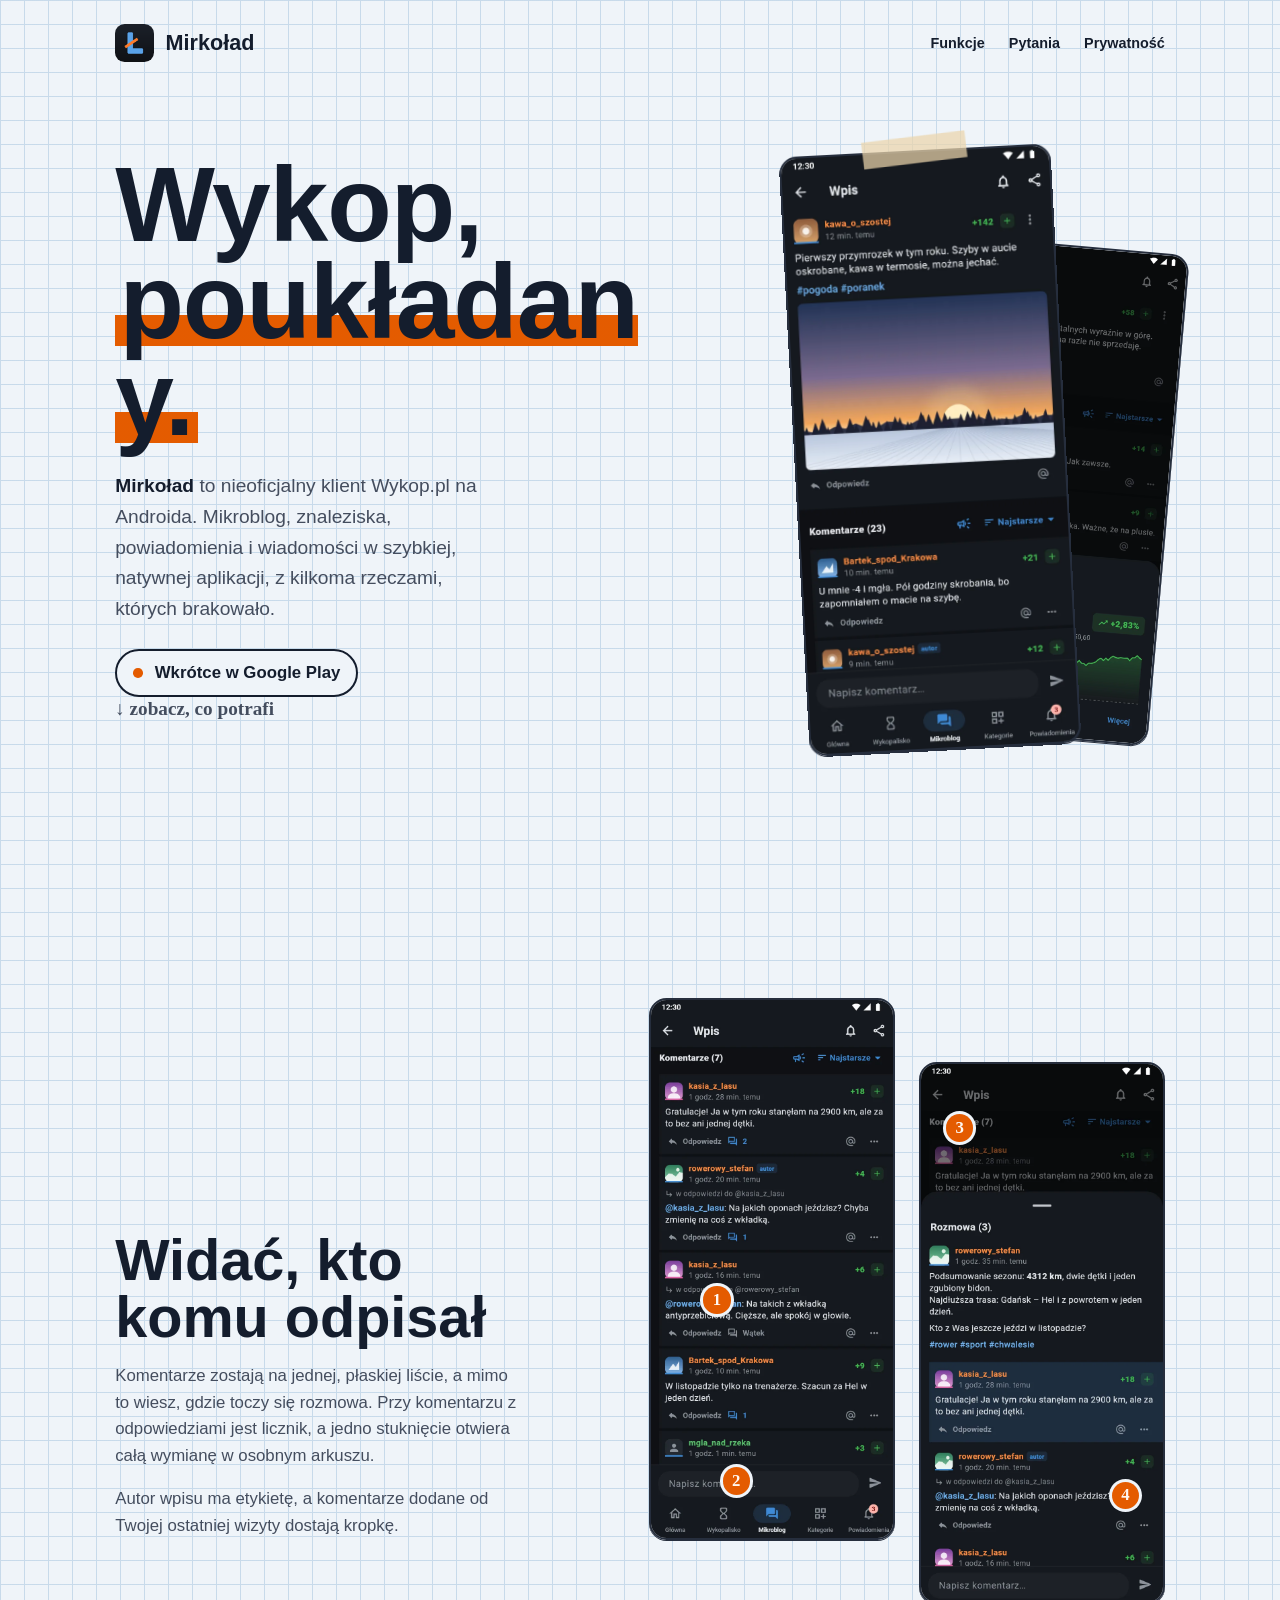
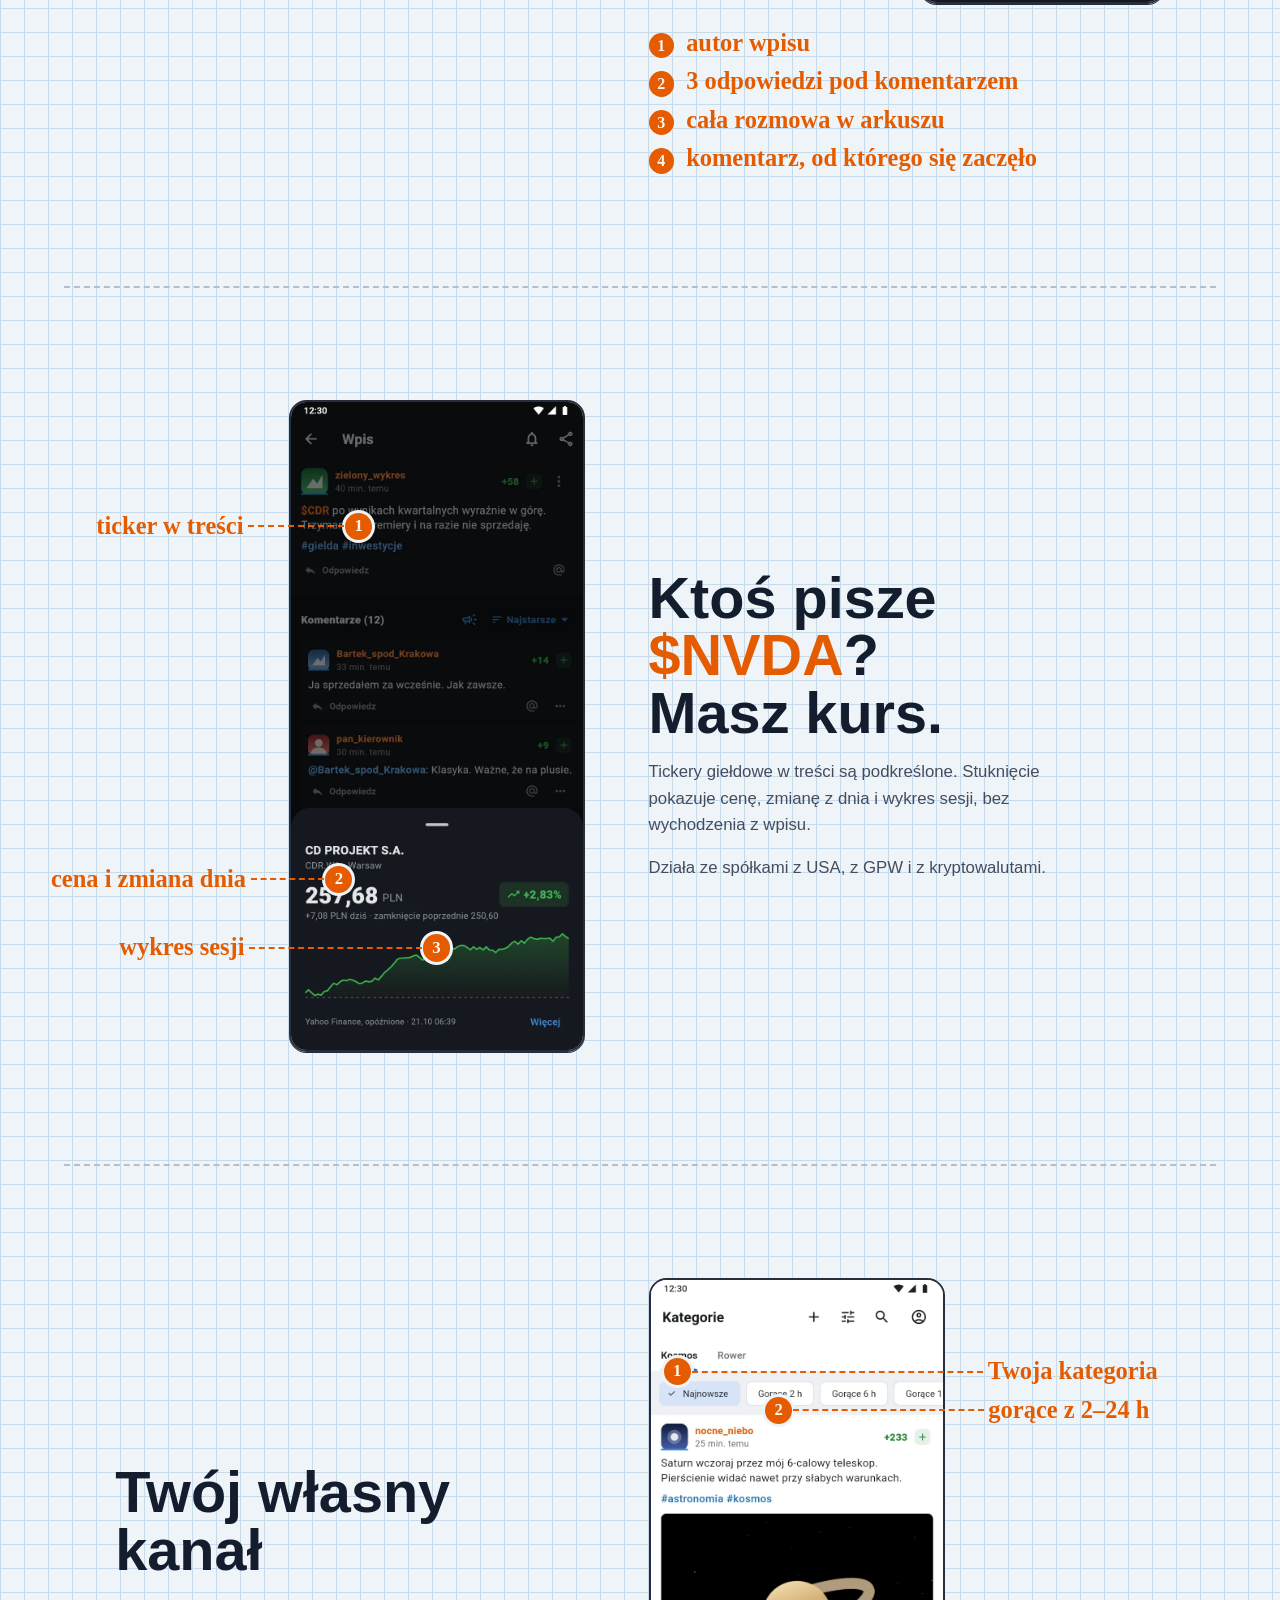
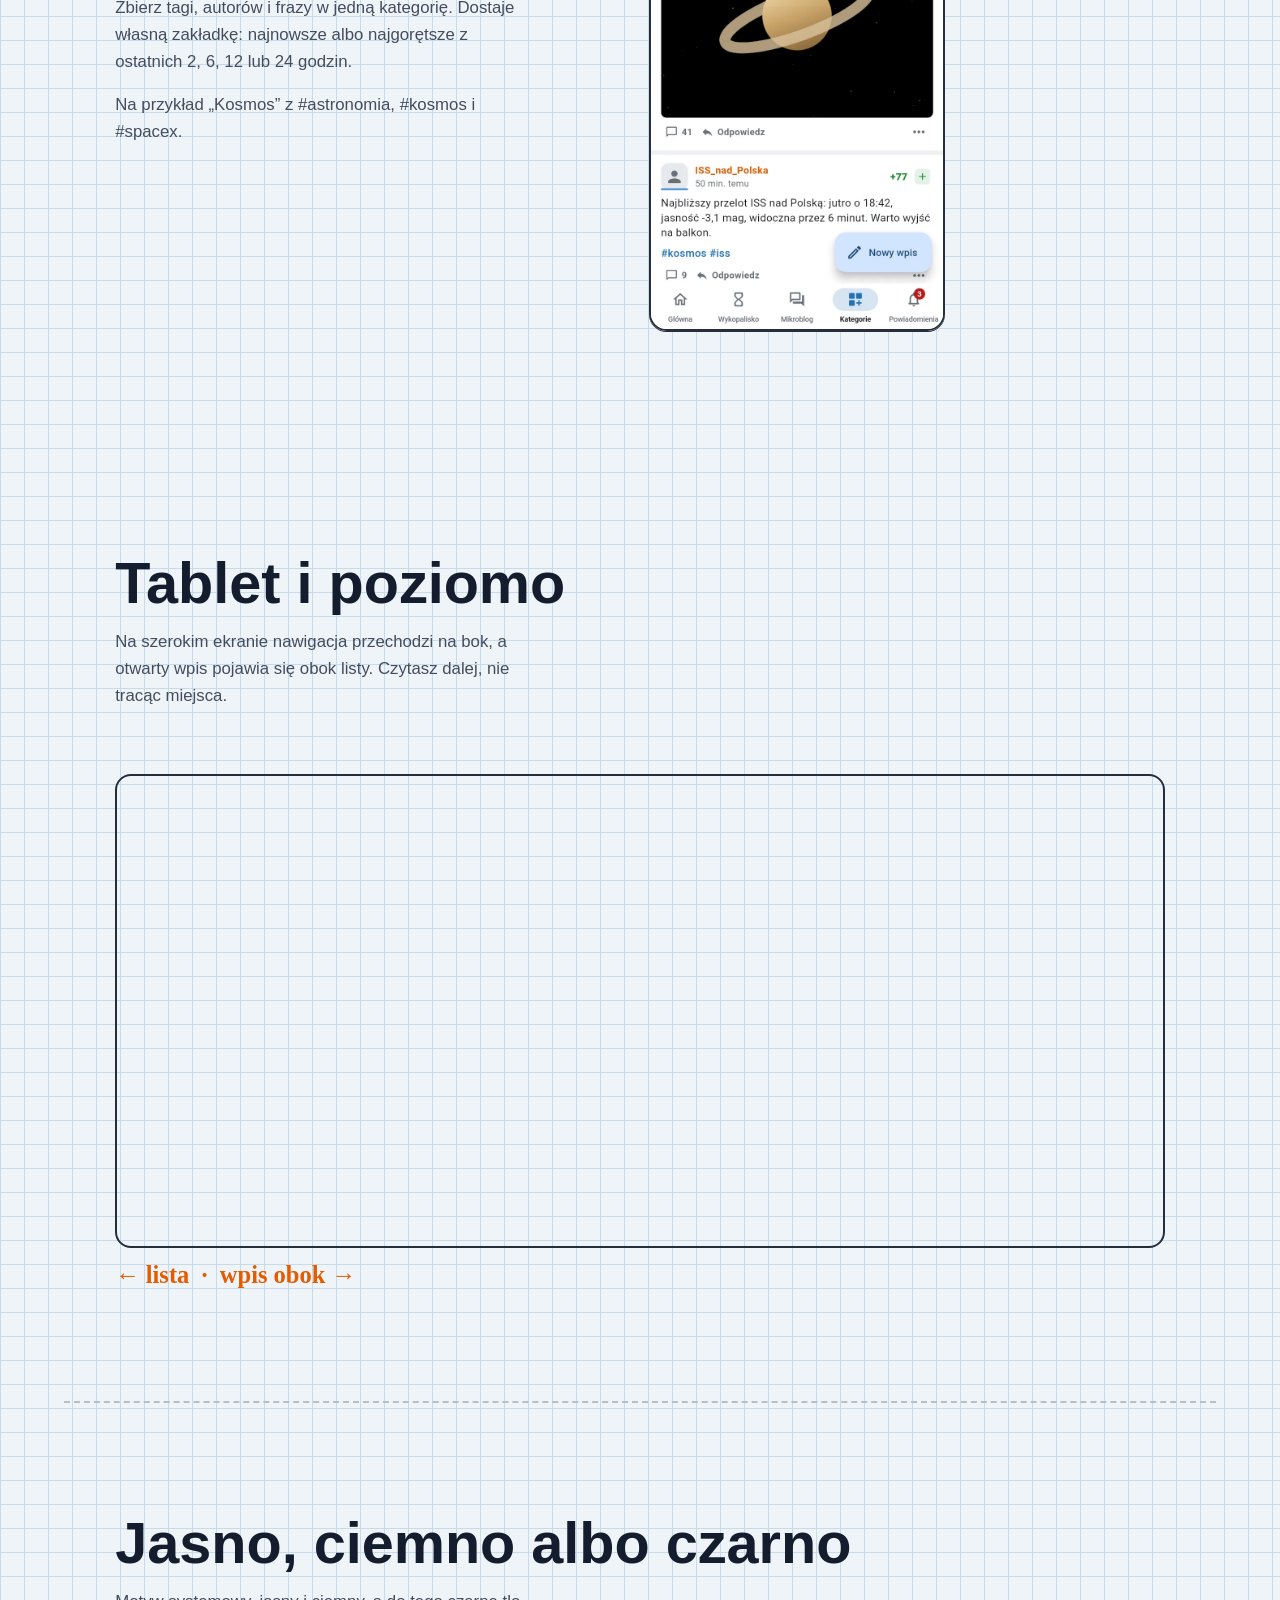
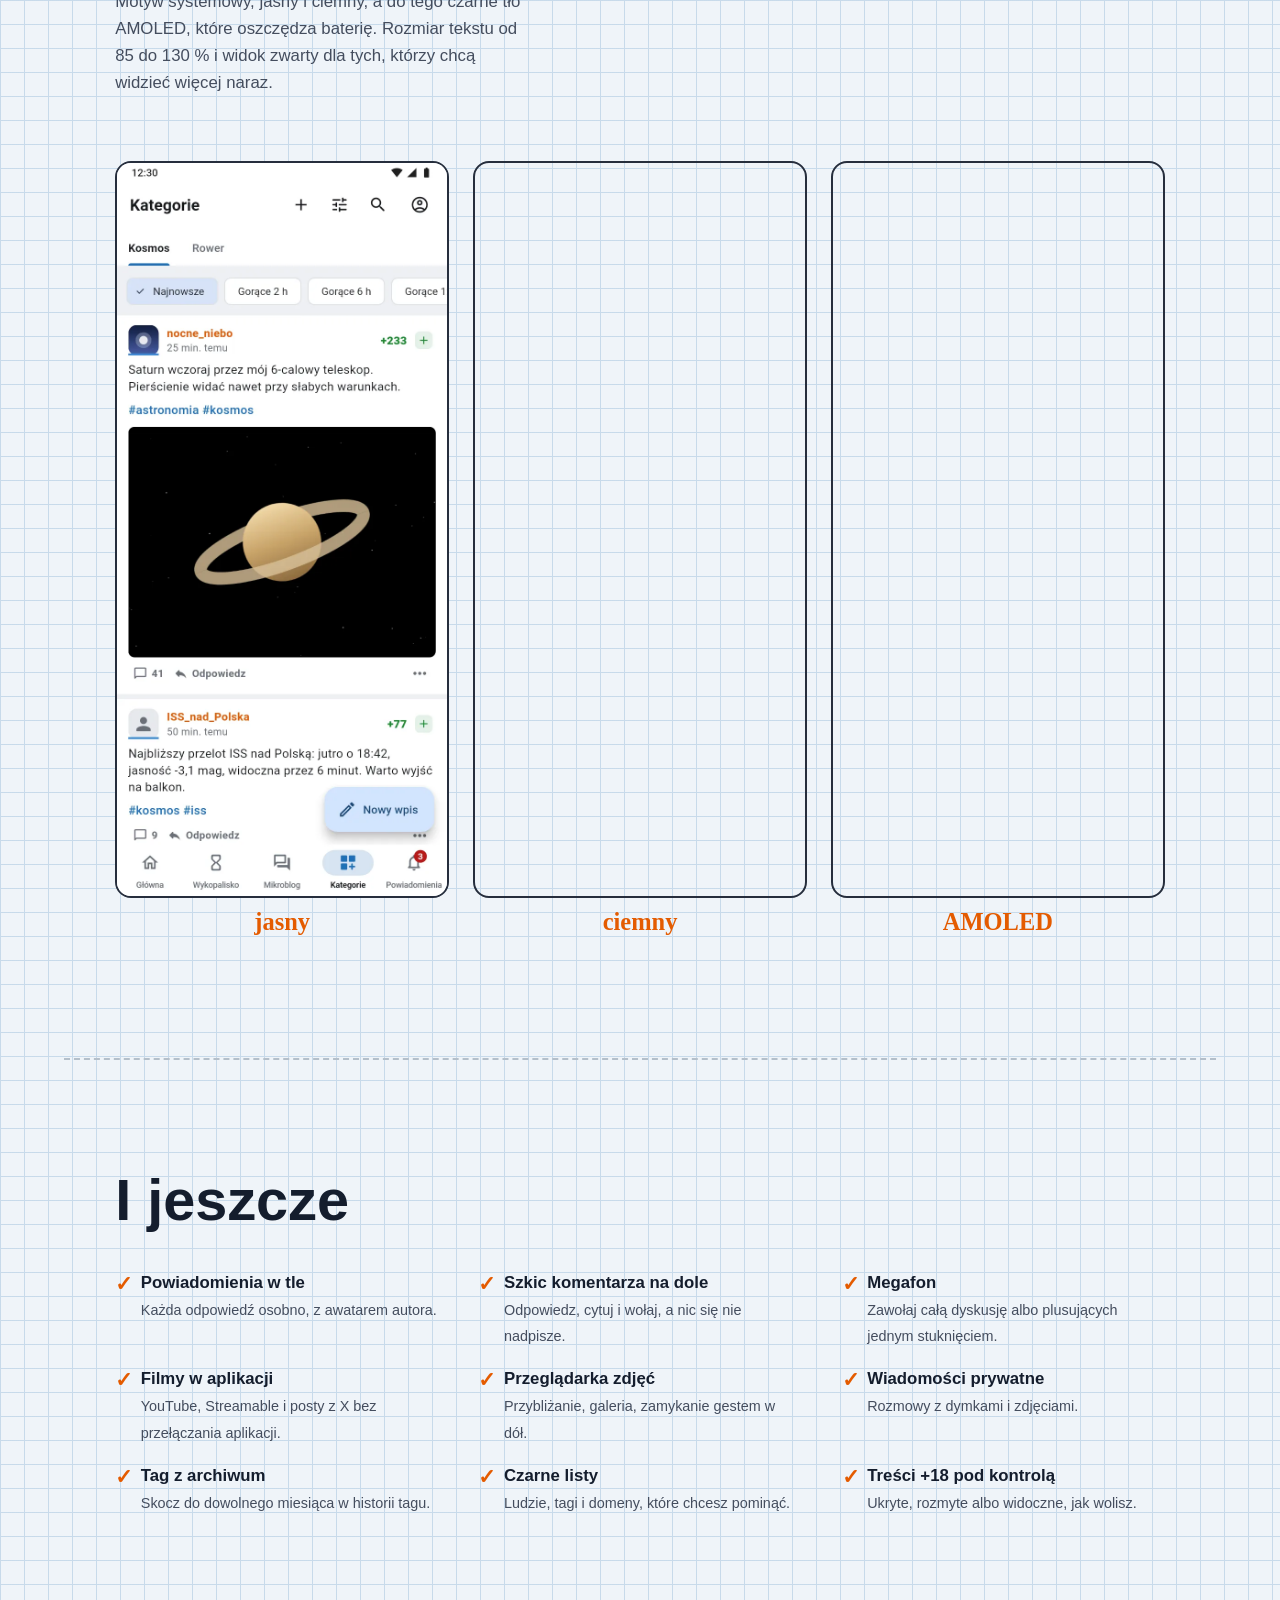
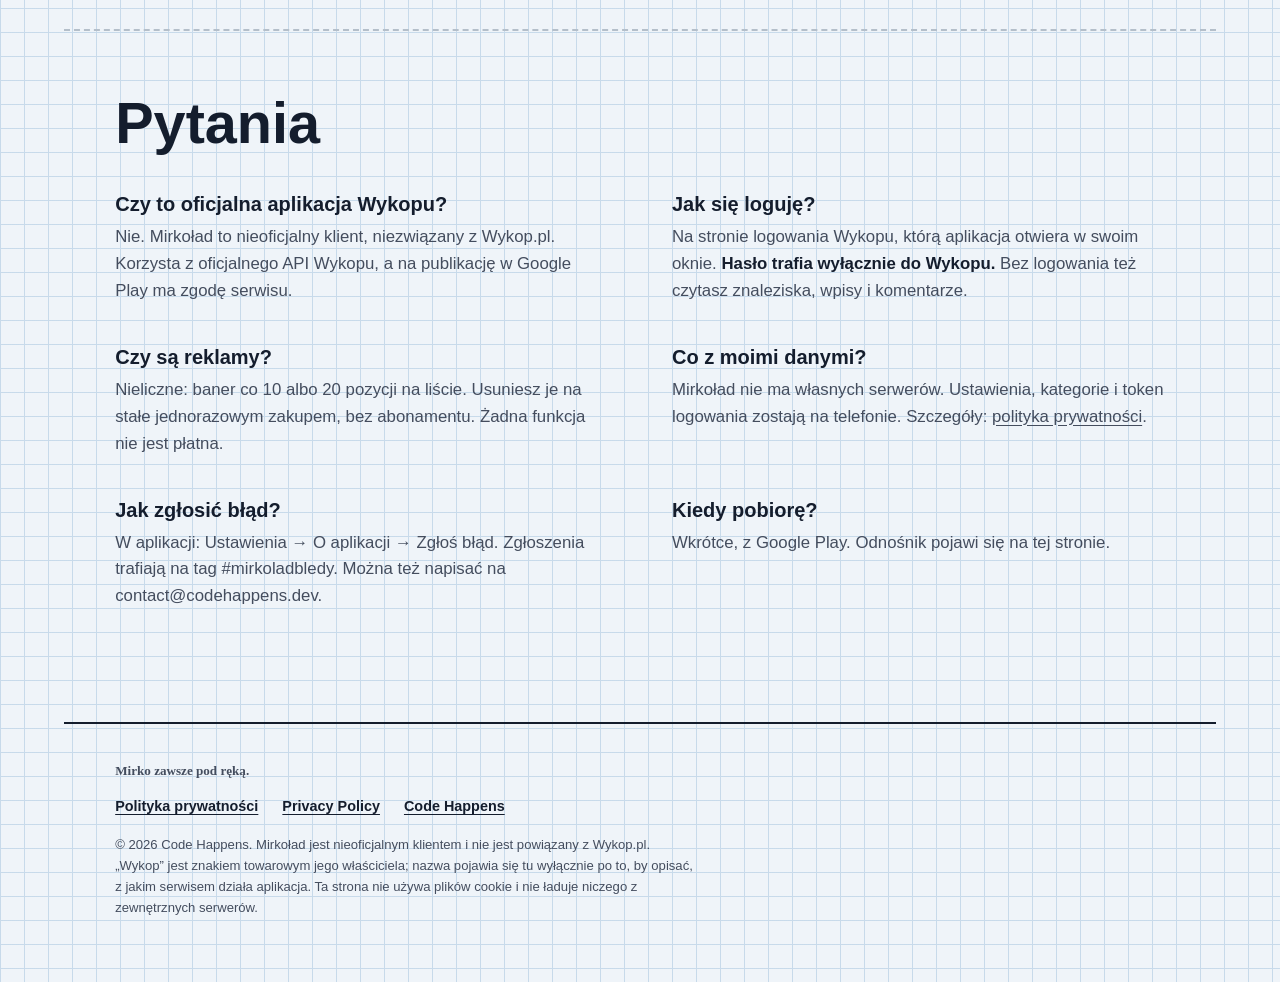
==== index.html @ f477b5ee "Strona Mirkoładu: funkcje ze zrzutami, polityka prywatności, app-ads.txt Co-Authored-By: Claude Opus" ====
<!doctype html>
<html lang="pl">
<head>
<meta charset="utf-8">
<meta http-equiv="Content-Security-Policy" content="default-src 'self'; img-src 'self' data:; base-uri 'none'; form-action 'none'">
<meta name="viewport" content="width=device-width, initial-scale=1, viewport-fit=cover">
<title>Mirkoład – nieoficjalny klient Wykop.pl na Androida</title>
<meta name="description" content="Mirkoład – nieoficjalny klient Wykop.pl na Androida. Wątki w komentarzach, kursy giełdowe w treści, własne kategorie, tryb poziomy i trzy motywy.">
<link rel="canonical" href="https://mirkolad.codehappens.dev/">
<link rel="icon" href="img/icon-64.png" type="image/png">
<meta property="og:title" content="Mirkoład – klient Wykop.pl">
<meta property="og:description" content="Nieoficjalny klient Wykop.pl na Androida: wątki w komentarzach, kursy giełdowe w treści, własne kategorie.">
<meta property="og:image" content="https://mirkolad.codehappens.dev/img/icon-256.png">
<meta property="og:type" content="website">
<meta name="theme-color" content="#f3f5f9">
<link rel="stylesheet" href="fonts/home-fonts.css">
<link rel="stylesheet" href="home.css">
</head>
<body>

<header class="wrap top">
  <a class="mark" href="./"><img src="img/icon-64.png" alt="" width="64" height="64">Mirkoład</a>
  <nav aria-label="Strona">
    <a class="opt" href="#funkcje">Funkcje</a>
    <a class="opt" href="#pytania">Pytania</a>
    <a href="privacy-policy.html">Prywatność</a>
  </nav>
</header>

<main>
  <section class="wrap hero" aria-labelledby="tytul">
    <div>
      <h1 id="tytul">Wykop, <span class="u">poukładany.</span></h1>
      <p><strong>Mirkoład</strong> to nieoficjalny klient Wykop.pl na Androida. Mikroblog, znaleziska, powiadomienia i wiadomości w szybkiej, natywnej aplikacji, z kilkoma rzeczami, których brakowało.</p>
      <span class="state">Wkrótce w Google Play</span>
      <p class="hero__note">↓ zobacz, co potrafi</p>
    </div>
    <div class="stack">
      <figure class="shot shot--back"><img src="shots/ticker.webp" alt="Arkusz z kursem NVIDIA otwarty z wpisu" width="720" height="1600"></figure>
      <figure class="shot shot--tape"><img src="shots/wpis.webp" alt="Wpis z mikrobloga ze zdjęciem Ziemi i listą komentarzy" width="720" height="1600" fetchpriority="high"></figure>
    </div>
  </section>

  <div id="funkcje">
  <section class="wrap scene" aria-labelledby="s1">
    <div class="scene__text">
      <h2 id="s1">Widać, kto komu odpisał</h2>
      <p>Komentarze zostają na jednej, płaskiej liście, a mimo to wiesz, gdzie toczy się rozmowa. Przy komentarzu z odpowiedziami jest licznik, a jedno stuknięcie otwiera całą wymianę w osobnym arkuszu.</p>
      <p>Autor wpisu ma etykietę, a komentarze dodane od Twojej ostatniej wizyty dostają kropkę.</p>
    </div>
    <div>
      <div class="board board--pair">
        <figure class="shot">
          <img src="shots/watki.webp" alt="Komentarze pod wpisem: etykieta autor i przycisk rozmowy z liczbą 3" width="720" height="1600" loading="lazy">
          <span class="pin pin--l p1"><i>1</i><span>autor wpisu</span></span>
          <span class="pin pin--l p2"><i>2</i><span>3 odpowiedzi</span></span>
        </figure>
        <figure class="shot">
          <img src="shots/rozmowa.webp" alt="Arkusz Rozmowa z wpisem i podświetlonym komentarzem, na który ktoś odpowiedział" width="720" height="1600" loading="lazy">
          <span class="pin pin--r p3"><i>3</i><span>cała rozmowa</span></span>
          <span class="pin pin--r p4"><i>4</i><span>tu się zaczęło</span></span>
        </figure>
      </div>
      <ol class="notes notes--keep" aria-label="Opis oznaczeń">
        <li><b>1</b>autor wpisu</li><li><b>2</b>3 odpowiedzi pod komentarzem</li><li><b>3</b>cała rozmowa w arkuszu</li><li><b>4</b>komentarz, od którego się zaczęło</li>
      </ol>
    </div>
  </section>

  <section class="wrap scene scene--flip" aria-labelledby="s2">
    <div class="scene__text">
      <h2 id="s2">Ktoś pisze <span class="ticker">$NVDA</span>? Masz kurs.</h2>
      <p>Tickery giełdowe w treści są podkreślone. Stuknięcie pokazuje cenę, zmianę z dnia i wykres sesji, bez wychodzenia z wpisu.</p>
      <p>Działa ze spółkami z USA, z GPW i z kryptowalutami.</p>
    </div>
    <div>
      <div class="board board--l">
        <figure class="shot">
          <img src="shots/ticker.webp" alt="Wpis z tickerem NVDA i arkusz z ceną 216,84 USD, zmianą dnia i wykresem" width="720" height="1600" loading="lazy">
          <span class="pin pin--l p5"><i>1</i><span>ticker w treści</span></span>
          <span class="pin pin--l p6"><i>2</i><span>cena i zmiana dnia</span></span>
          <span class="pin pin--l p7"><i>3</i><span>wykres sesji</span></span>
        </figure>
      </div>
      <ol class="notes" aria-label="Opis oznaczeń">
        <li><b>1</b>ticker w treści</li><li><b>2</b>cena i zmiana dnia</li><li><b>3</b>wykres sesji</li>
      </ol>
    </div>
  </section>

  <section class="wrap scene" aria-labelledby="s3">
    <div class="scene__text">
      <h2 id="s3">Twój własny kanał</h2>
      <p>Zbierz tagi, autorów i frazy w jedną kategorię. Dostaje własną zakładkę: najnowsze albo najgorętsze z ostatnich 2, 6, 12 lub 24 godzin.</p>
      <p>Na przykład „Kosmos” z #astronomia, #kosmos i #spacex.</p>
    </div>
    <div>
      <div class="board board--r">
        <figure class="shot">
          <img src="shots/kategoria-jasny.webp" alt="Kategoria Kosmos z przełącznikiem Najnowsze i Gorące 2 h, 6 h" width="720" height="1600" loading="lazy">
          <span class="pin pin--r p8"><i>1</i><span>Twoja kategoria</span></span>
          <span class="pin pin--r p9"><i>2</i><span>gorące z 2–24 h</span></span>
        </figure>
      </div>
      <ol class="notes" aria-label="Opis oznaczeń">
        <li><b>1</b>Twoja kategoria jako zakładka</li><li><b>2</b>gorące z ostatnich 2–24 h</li>
      </ol>
    </div>
  </section>
  </div>

  <section class="wrap scene" aria-labelledby="s4" data-one>
    <div class="scene__text">
      <h2 id="s4">Tablet i poziomo</h2>
      <p>Na szerokim ekranie nawigacja przechodzi na bok, a otwarty wpis pojawia się obok listy. Czytasz dalej, nie tracąc miejsca.</p>
    </div>
    <figure class="wide">
      <img src="shots/poziomo.webp" alt="Mirkoład w poziomie: lista kategorii Kosmos po lewej, otwarty wpis po prawej" width="1600" height="720" loading="lazy">
      <figcaption>← lista &nbsp;·&nbsp; wpis obok →</figcaption>
    </figure>
  </section>

  <section class="wrap scene" aria-labelledby="s5" data-one>
    <div class="scene__text">
      <h2 id="s5">Jasno, ciemno albo czarno</h2>
      <p>Motyw systemowy, jasny i ciemny, a do tego czarne tło AMOLED, które oszczędza baterię. Rozmiar tekstu od 85 do 130 % i widok zwarty dla tych, którzy chcą widzieć więcej naraz.</p>
    </div>
    <div class="themes" tabindex="0" aria-label="Trzy motywy">
      <figure><img src="shots/kategoria-jasny.webp" alt="Motyw jasny" width="720" height="1600" loading="lazy"><figcaption>jasny</figcaption></figure>
      <figure><img src="shots/kategoria-ciemny.webp" alt="Motyw ciemny" width="720" height="1600" loading="lazy"><figcaption>ciemny</figcaption></figure>
      <figure><img src="shots/kategoria-amoled.webp" alt="Motyw AMOLED z czarnym tłem" width="720" height="1600" loading="lazy"><figcaption>AMOLED</figcaption></figure>
    </div>
  </section>

  <section class="wrap more" aria-labelledby="more-h">
    <h2 id="more-h">I jeszcze</h2>
    <ul>
      <li><b>Powiadomienia w tle</b><span>Każda odpowiedź osobno, z awatarem autora.</span></li>
      <li><b>Szkic komentarza na dole</b><span>Odpowiedz, cytuj i wołaj, a nic się nie nadpisze.</span></li>
      <li><b>Megafon</b><span>Zawołaj całą dyskusję albo plusujących jednym stuknięciem.</span></li>
      <li><b>Filmy w aplikacji</b><span>YouTube, Streamable i posty z X bez przełączania aplikacji.</span></li>
      <li><b>Przeglądarka zdjęć</b><span>Przybliżanie, galeria, zamykanie gestem w dół.</span></li>
      <li><b>Wiadomości prywatne</b><span>Rozmowy z dymkami i zdjęciami.</span></li>
      <li><b>Tag z archiwum</b><span>Skocz do dowolnego miesiąca w historii tagu.</span></li>
      <li><b>Czarne listy</b><span>Ludzie, tagi i domeny, które chcesz pominąć.</span></li>
      <li><b>Treści +18 pod kontrolą</b><span>Ukryte, rozmyte albo widoczne, jak wolisz.</span></li>
    </ul>
  </section>

  <section class="wrap faq" id="pytania" aria-labelledby="faq-h">
    <h2 id="faq-h">Pytania</h2>
    <dl>
      <div><dt>Czy to oficjalna aplikacja Wykopu?</dt>
        <dd>Nie. Mirkoład to nieoficjalny klient, niezwiązany z Wykop.pl. Korzysta z oficjalnego API Wykopu, a na publikację w Google Play ma zgodę serwisu.</dd></div>
      <div><dt>Jak się loguję?</dt>
        <dd>Na stronie logowania Wykopu, którą aplikacja otwiera w swoim oknie. <strong>Hasło trafia wyłącznie do Wykopu.</strong> Bez logowania też czytasz znaleziska, wpisy i komentarze.</dd></div>
      <div><dt>Czy są reklamy?</dt>
        <dd>Nieliczne: baner co 10 albo 20 pozycji na liście. Usuniesz je na stałe jednorazowym zakupem, bez abonamentu. Żadna funkcja nie jest płatna.</dd></div>
      <div><dt>Co z moimi danymi?</dt>
        <dd>Mirkoład nie ma własnych serwerów. Ustawienia, kategorie i token logowania zostają na telefonie. Szczegóły: <a href="privacy-policy.html">polityka prywatności</a>.</dd></div>
      <div><dt>Jak zgłosić błąd?</dt>
        <dd>W aplikacji: Ustawienia → O aplikacji → Zgłoś błąd. Zgłoszenia trafiają na tag #mirkoladbledy. Można też napisać na contact@codehappens.dev.</dd></div>
      <div><dt>Kiedy pobiorę?</dt>
        <dd>Wkrótce, z Google Play. Odnośnik pojawi się na tej stronie.</dd></div>
    </dl>
  </section>
</main>

<footer class="wrap foot">
  <p class="foot__line">Mirko zawsze pod ręką.</p>
  <nav aria-label="Stopka">
    <a href="privacy-policy.html">Polityka prywatności</a>
    <a href="privacy-policy.html#en" lang="en">Privacy Policy</a>
    <a href="https://codehappens.dev/">Code Happens</a>
  </nav>
  <p>© 2026 Code Happens. Mirkoład jest nieoficjalnym klientem i nie jest powiązany z Wykop.pl. „Wykop” jest znakiem towarowym jego właściciela; nazwa pojawia się tu wyłącznie po to, by opisać, z jakim serwisem działa aplikacja. Ta strona nie używa plików cookie i nie ładuje niczego z zewnętrznych serwerów.</p>
</footer>

</body>
</html>
---- fonts/home-fonts.css ----
/* latin-ext */
@font-face {
  font-family: 'Anybody';
  font-style: normal;
  font-weight: 600 900;
  font-stretch: 75% 125%;
  font-display: swap;
  src: url(fonts/Anybody-0-latin-ext.woff2) format('woff2');
  unicode-range: U+0100-02BA, U+02BD-02C5, U+02C7-02CC, U+02CE-02D7, U+02DD-02FF, U+0304, U+0308, U+0329, U+1D00-1DBF, U+1E00-1E9F, U+1EF2-1EFF, U+2020, U+20A0-20AB, U+20AD-20C4, U+2113, U+2C60-2C7F, U+A720-A7FF;
}
/* latin */
@font-face {
  font-family: 'Anybody';
  font-style: normal;
  font-weight: 600 900;
  font-stretch: 75% 125%;
  font-display: swap;
  src: url(fonts/Anybody-1-latin.woff2) format('woff2');
  unicode-range: U+0000-00FF, U+0131, U+0152-0153, U+02BB-02BC, U+02C6, U+02DA, U+02DC, U+0304, U+0308, U+0329, U+2000-206F, U+20AC, U+2122, U+2191, U+2193, U+2212, U+2215, U+FEFF, U+FFFD;
}
/* latin-ext */
@font-face {
  font-family: 'Caveat';
  font-style: normal;
  font-weight: 600;
  font-display: swap;
  src: url(fonts/Caveat-2-latin-ext.woff2) format('woff2');
  unicode-range: U+0100-02BA, U+02BD-02C5, U+02C7-02CC, U+02CE-02D7, U+02DD-02FF, U+0304, U+0308, U+0329, U+1D00-1DBF, U+1E00-1E9F, U+1EF2-1EFF, U+2020, U+20A0-20AB, U+20AD-20C4, U+2113, U+2C60-2C7F, U+A720-A7FF;
}
/* latin */
@font-face {
  font-family: 'Caveat';
  font-style: normal;
  font-weight: 600;
  font-display: swap;
  src: url(fonts/Caveat-3-latin.woff2) format('woff2');
  unicode-range: U+0000-00FF, U+0131, U+0152-0153, U+02BB-02BC, U+02C6, U+02DA, U+02DC, U+0304, U+0308, U+0329, U+2000-206F, U+20AC, U+2122, U+2191, U+2193, U+2212, U+2215, U+FEFF, U+FFFD;
}
/* latin-ext */
@font-face {
  font-family: 'Caveat';
  font-style: normal;
  font-weight: 700;
  font-display: swap;
  src: url(fonts/Caveat-2-latin-ext.woff2) format('woff2');
  unicode-range: U+0100-02BA, U+02BD-02C5, U+02C7-02CC, U+02CE-02D7, U+02DD-02FF, U+0304, U+0308, U+0329, U+1D00-1DBF, U+1E00-1E9F, U+1EF2-1EFF, U+2020, U+20A0-20AB, U+20AD-20C4, U+2113, U+2C60-2C7F, U+A720-A7FF;
}
/* latin */
@font-face {
  font-family: 'Caveat';
  font-style: normal;
  font-weight: 700;
  font-display: swap;
  src: url(fonts/Caveat-3-latin.woff2) format('woff2');
  unicode-range: U+0000-00FF, U+0131, U+0152-0153, U+02BB-02BC, U+02C6, U+02DA, U+02DC, U+0304, U+0308, U+0329, U+2000-206F, U+20AC, U+2122, U+2191, U+2193, U+2212, U+2215, U+FEFF, U+FFFD;
}
/* latin-ext */
@font-face {
  font-family: 'Instrument Sans';
  font-style: normal;
  font-weight: 400;
  font-stretch: 100%;
  font-display: swap;
  src: url(fonts/InstrumentSans-4-latin-ext.woff2) format('woff2');
  unicode-range: U+0100-02BA, U+02BD-02C5, U+02C7-02CC, U+02CE-02D7, U+02DD-02FF, U+0304, U+0308, U+0329, U+1D00-1DBF, U+1E00-1E9F, U+1EF2-1EFF, U+2020, U+20A0-20AB, U+20AD-20C4, U+2113, U+2C60-2C7F, U+A720-A7FF;
}
/* latin */
@font-face {
  font-family: 'Instrument Sans';
  font-style: normal;
  font-weight: 400;
  font-stretch: 100%;
  font-display: swap;
  src: url(fonts/InstrumentSans-5-latin.woff2) format('woff2');
  unicode-range: U+0000-00FF, U+0131, U+0152-0153, U+02BB-02BC, U+02C6, U+02DA, U+02DC, U+0304, U+0308, U+0329, U+2000-206F, U+20AC, U+2122, U+2191, U+2193, U+2212, U+2215, U+FEFF, U+FFFD;
}
/* latin-ext */
@font-face {
  font-family: 'Instrument Sans';
  font-style: normal;
  font-weight: 600;
  font-stretch: 100%;
  font-display: swap;
  src: url(fonts/InstrumentSans-4-latin-ext.woff2) format('woff2');
  unicode-range: U+0100-02BA, U+02BD-02C5, U+02C7-02CC, U+02CE-02D7, U+02DD-02FF, U+0304, U+0308, U+0329, U+1D00-1DBF, U+1E00-1E9F, U+1EF2-1EFF, U+2020, U+20A0-20AB, U+20AD-20C4, U+2113, U+2C60-2C7F, U+A720-A7FF;
}
/* latin */
@font-face {
  font-family: 'Instrument Sans';
  font-style: normal;
  font-weight: 600;
  font-stretch: 100%;
  font-display: swap;
  src: url(fonts/InstrumentSans-5-latin.woff2) format('woff2');
  unicode-range: U+0000-00FF, U+0131, U+0152-0153, U+02BB-02BC, U+02C6, U+02DA, U+02DC, U+0304, U+0308, U+0329, U+2000-206F, U+20AC, U+2122, U+2191, U+2193, U+2212, U+2215, U+FEFF, U+FFFD;
}
---- home.css ----
/* Hallmark · route: custom (bespoke) · structure: zeszyt w kratkę — sceny funkcji z dużym zrzutem i odręcznymi adnotacjami markerem
 * idea: "ktoś pokazuje Ci aplikację i dopisuje na marginesie, gdzie patrzeć"
 * paper: oklch(96% 0.008 250) + kratka · accent: oklch(66% 0.18 48) (pomarańcz z ikony Ł) · display: Anybody · body: Instrument Sans · outlier: Caveat (adnotacje)
 * axes: light / display-heavy / warm · gates: all-pass · studied: no · context: inferred
 */
/* Layout: sceny na przemian tekst | zrzut, adnotacje wychodzą ze zrzutu na margines; na telefonie numerki na zrzucie + lista pod spodem */
:root {
  --color-paper: oklch(96.5% 0.008 250);
  --color-grid: oklch(88% 0.03 245);
  --color-ink: oklch(23% 0.035 262);
  --color-ink-2: oklch(42% 0.03 262);
  --color-marker: oklch(64% 0.19 46);
  --color-marker-ink: oklch(98% 0.01 60);
  --color-rule: oklch(80% 0.02 250);
  --color-tape: oklch(88% 0.06 85 / 0.72);
  --color-shot-edge: oklch(30% 0.03 262);
  --color-focus: oklch(55% 0.2 46);

  --font-display: "Anybody", "Arial Narrow", sans-serif;
  --font-body: "Instrument Sans", ui-sans-serif, sans-serif;
  --font-hand: "Caveat", "Segoe Print", cursive;

  --space-xs: 0.5rem; --space-sm: 0.75rem; --space-md: 1rem; --space-lg: 1.5rem;
  --space-xl: 2.5rem; --space-2xl: 4rem; --space-3xl: 7rem;
  --text-sm: 0.9rem; --text-lg: 1.2rem;
  --text-h2: clamp(2rem, 3.4vw + 1rem, 3.6rem);
  --text-display: clamp(3rem, 7vw + 1rem, 6.6rem);
  --hand: clamp(1.3rem, 0.6vw + 1.05rem, 1.65rem);
  --cell: 24px;
  --ease-out: cubic-bezier(0.16, 1, 0.3, 1);
  --dur: 180ms;
  color-scheme: light;
}
@media (prefers-color-scheme: dark) {
  :root:not([data-theme="light"]) {
    --color-paper: oklch(18% 0.025 262);
    --color-grid: oklch(25% 0.03 262);
    --color-ink: oklch(94% 0.01 250);
    --color-ink-2: oklch(76% 0.02 250);
    --color-marker: oklch(74% 0.17 52);
    --color-marker-ink: oklch(18% 0.025 262);
    --color-rule: oklch(32% 0.03 262);
    --color-tape: oklch(80% 0.05 85 / 0.45);
    --color-shot-edge: oklch(40% 0.03 262);
    --color-focus: oklch(78% 0.17 52);
    color-scheme: dark;
  }
}
:root[data-theme="dark"] {
  --color-paper: oklch(18% 0.025 262);
  --color-grid: oklch(25% 0.03 262);
  --color-ink: oklch(94% 0.01 250);
  --color-ink-2: oklch(76% 0.02 250);
  --color-marker: oklch(74% 0.17 52);
  --color-marker-ink: oklch(18% 0.025 262);
  --color-rule: oklch(32% 0.03 262);
  --color-tape: oklch(80% 0.05 85 / 0.45);
  --color-shot-edge: oklch(40% 0.03 262);
  --color-focus: oklch(78% 0.17 52);
  color-scheme: dark;
}

*, *::before, *::after { box-sizing: border-box; }
html, body { overflow-x: clip; }
body {
  margin: 0;
  color: var(--color-ink);
  background-color: var(--color-paper);
  background-image:
    linear-gradient(var(--color-grid) 1px, transparent 1px),
    linear-gradient(90deg, var(--color-grid) 1px, transparent 1px);
  background-size: var(--cell) var(--cell);
  font: 400 1.05rem/1.6 var(--font-body);
}
a { color: inherit; text-underline-offset: 3px; }
:focus-visible { outline: 3px solid var(--color-focus); outline-offset: 3px; border-radius: 4px; }
img { display: block; max-width: 100%; height: auto; }
h1, h2, h3 { text-wrap: balance; }
.wrap { width: 100%; max-width: 72rem; margin-inline: auto;
  padding-left: max(16px, env(safe-area-inset-left, 0px), 4vw); padding-right: max(16px, env(safe-area-inset-right, 0px), 4vw); }

/* Góra */
.top { display: flex; align-items: center; justify-content: space-between; gap: var(--space-md); padding-block: var(--space-lg); }
.mark { display: inline-flex; align-items: center; gap: var(--space-sm); text-decoration: none; white-space: nowrap;
  font: 850 1.35rem/1 var(--font-display); font-stretch: 90%; }
.mark img { width: 2.4rem; height: 2.4rem; border-radius: 0.6rem; }
.top nav { display: flex; gap: var(--space-lg); font-weight: 600; font-size: var(--text-sm); }
.top nav a { white-space: nowrap; text-decoration: none; }
.top nav a:hover { text-decoration: underline; }
.top .opt { display: none; }
@media (min-width: 40rem) { .top .opt { display: inline; } }

/* Hero */
.hero { display: grid; gap: var(--space-xl); padding-block: var(--space-xl) var(--space-3xl); align-items: center; }
@media (min-width: 56rem) { .hero { grid-template-columns: minmax(0, 1.15fr) minmax(0, 1fr); } }
.hero h1 { margin: 0 0 var(--space-lg); font: 900 var(--text-display)/0.92 var(--font-display); font-stretch: 80%; letter-spacing: -0.01em; overflow-wrap: anywhere; min-width: 0; }
.hero h1 .u { background: linear-gradient(transparent 62%, var(--color-marker) 62%, var(--color-marker) 88%, transparent 88%); padding-inline: 0.04em; }
.hero p { margin: 0 0 var(--space-lg); font-size: var(--text-lg); max-width: 34ch; color: var(--color-ink-2); }
.hero p strong { color: var(--color-ink); font-weight: 600; }
.state { display: inline-flex; align-items: center; gap: var(--space-sm); padding: 0.55rem 1rem; border: 2px solid var(--color-ink); border-radius: 999px; font-weight: 600; white-space: nowrap; background: var(--color-paper); }
.state::before { content: ""; width: 0.6rem; height: 0.6rem; border-radius: 50%; background: var(--color-marker); }
.hero__note { margin-top: var(--space-md); font: 700 var(--hand)/1.2 var(--font-hand); color: var(--color-marker); }

.stack { position: relative; min-height: 0; display: grid; place-items: center; padding-block: var(--space-lg); }
.stack .shot { width: min(62%, 17rem); transform: rotate(-3deg); position: relative; z-index: 2; }
.stack .shot--back { position: absolute; width: min(52%, 14rem); transform: rotate(5deg) translate(58%, 6%); z-index: 1; }

/* Zrzut: prawdziwy obraz, cienka krawędź, taśma */
.shot { position: relative; margin: 0; }
.shot img { border-radius: 1.1rem; border: 2px solid var(--color-shot-edge); box-shadow: 0 1px 0 var(--color-shot-edge); }
.shot--tape::before { content: ""; position: absolute; top: -0.9rem; left: 50%; width: 6.5rem; height: 1.7rem; transform: translateX(-50%) rotate(-4deg);
  background: var(--color-tape); z-index: 3; }

/* Sceny */
.scene { display: grid; gap: var(--space-xl); padding-block: var(--space-2xl); align-items: center; }
.scene + .scene { border-top: 2px dashed var(--color-rule); }
@media (min-width: 56rem) {
  .scene { grid-template-columns: minmax(0, 1fr) minmax(0, 1.1fr); gap: var(--space-2xl); padding-block: var(--space-3xl); }
  .scene--flip .scene__text { order: 2; }
}
.scene__text h2 { margin: 0 0 var(--space-md); font: 880 var(--text-h2)/1 var(--font-display); font-stretch: 85%; }
.scene__text p { margin: 0 0 var(--space-md); max-width: 44ch; color: var(--color-ink-2); }
.scene__text p:last-child { margin-bottom: 0; }
.ticker { font-weight: 600; color: var(--color-marker); white-space: nowrap; }

/* Adnotacje */
.board { position: relative; display: flex; justify-content: center; gap: var(--space-lg); }
.board .shot { width: min(100%, 18.5rem); }
@media (min-width: 72rem) { .board--r { justify-content: flex-start; } .board--l { justify-content: flex-end; } .board--pair .pin span, .board--pair .pin::after { display: none; } .notes--keep { display: grid !important; } }
.board--pair .shot { width: min(48%, 16rem); }
.board--pair .shot:nth-child(2) { margin-top: var(--space-2xl); }
.pin { position: absolute; top: var(--y); left: var(--x); width: 0; height: 0; z-index: 4; }
.pin i { position: absolute; left: -0.85rem; top: -0.85rem; width: 1.7rem; height: 1.7rem; border-radius: 50%; display: grid; place-items: center;
  background: var(--color-marker); color: var(--color-marker-ink); font: 700 1.05rem/1 var(--font-hand); font-style: normal;
  box-shadow: 0 0 0 3px var(--color-paper); }
.pin span { display: none; }
.notes { list-style: none; margin: var(--space-lg) 0 0; padding: 0; display: grid; gap: var(--space-xs); font: 700 var(--hand)/1.2 var(--font-hand); color: var(--color-marker); }
.notes li { display: flex; gap: var(--space-sm); align-items: baseline; }
.notes b { flex: none; width: 1.6rem; height: 1.6rem; border-radius: 50%; display: inline-grid; place-items: center; background: var(--color-marker); color: var(--color-marker-ink); font-size: 1rem; }
@media (min-width: 72rem) {
  .pin span { display: block; position: absolute; top: -0.85rem; white-space: nowrap; font: 700 var(--hand)/1.1 var(--font-hand); color: var(--color-marker); }
  .pin--r span { left: calc(var(--reach) + 1.2rem); }
  .pin--l span { right: calc(var(--reach) + 1.2rem); text-align: right; }
  .pin::after { content: ""; position: absolute; top: -1px; height: 0; border-top: 2px dashed var(--color-marker); width: var(--reach); }
  .pin--r::after { left: 0.9rem; }
  .pin--l::after { right: 0.9rem; }
  .notes { display: none; }
}

/* Motywy */
.themes { display: grid; grid-auto-flow: column; grid-auto-columns: minmax(12rem, 1fr); gap: var(--space-lg); overflow-x: auto; padding-bottom: var(--space-sm); scroll-snap-type: x mandatory; }
.themes figure { margin: 0; scroll-snap-align: start; }
.themes figcaption { margin-top: var(--space-sm); font: 700 var(--hand)/1 var(--font-hand); color: var(--color-marker); text-align: center; }
.themes img { border-radius: 1rem; border: 2px solid var(--color-shot-edge); }

.wide { margin: 0; }
.wide img { border-radius: 1rem; border: 2px solid var(--color-shot-edge); width: 100%; }
.wide figcaption { margin-top: var(--space-sm); font: 700 var(--hand)/1.2 var(--font-hand); color: var(--color-marker); }

/* I jeszcze */
.more { padding-block: var(--space-3xl); border-top: 2px dashed var(--color-rule); }
.more h2 { margin: 0 0 var(--space-xl); font: 880 var(--text-h2)/1 var(--font-display); font-stretch: 85%; }
.more ul { list-style: none; margin: 0; padding: 0; display: grid; gap: var(--space-md) var(--space-xl); }
@media (min-width: 44rem) { .more ul { grid-template-columns: repeat(2, minmax(0, 1fr)); } }
@media (min-width: 66rem) { .more ul { grid-template-columns: repeat(3, minmax(0, 1fr)); } }
.more li { padding-left: 1.6rem; position: relative; }
.more li::before { content: "✓"; position: absolute; left: 0; top: 0; font: 700 1.3rem/1.3 var(--font-hand); color: var(--color-marker); }
.more li b { display: block; font-weight: 600; }
.more li span { color: var(--color-ink-2); font-size: var(--text-sm); }

/* Pytania */
.faq { padding-block: var(--space-2xl) var(--space-3xl); border-top: 2px dashed var(--color-rule); }
.faq h2 { margin: 0 0 var(--space-xl); font: 880 var(--text-h2)/1 var(--font-display); font-stretch: 85%; }
.faq dl { margin: 0; display: grid; gap: var(--space-xl) var(--space-2xl); }
@media (min-width: 48rem) { .faq dl { grid-template-columns: repeat(2, minmax(0, 1fr)); } }
.faq dt { font: 800 1.25rem/1.2 var(--font-display); font-stretch: 90%; margin-bottom: var(--space-xs); }
.faq dd { margin: 0; color: var(--color-ink-2); max-width: 58ch; }
.faq dd + dd { margin-top: var(--space-xs); }
.faq strong { color: var(--color-ink); }

.foot { padding-block: var(--space-xl) var(--space-2xl); border-top: 2px solid var(--color-ink); display: grid; gap: var(--space-md); }
.foot__line { margin: 0; font: 700 clamp(1.6rem, 2vw + 1rem, 2.4rem)/1.1 var(--font-hand); color: var(--color-marker); }
.foot nav { display: flex; flex-wrap: wrap; gap: var(--space-xs) var(--space-lg); font-weight: 600; font-size: var(--text-sm); }
.foot nav a { white-space: nowrap; }
.foot p { margin: 0; font-size: 0.82rem; color: var(--color-ink-2); max-width: 80ch; }

@media (prefers-reduced-motion: no-preference) {
  .stack .shot:not(.shot--back) { animation: settle 700ms var(--ease-out) both; }
  @keyframes settle { from { transform: rotate(-9deg) translateY(1.5rem); opacity: 0.4; } to { transform: rotate(-3deg); opacity: 1; } }
}

/* Pozycje adnotacji (procent szerokości i wysokości zrzutu) */
.p1 { --x: 27.8%; --y: 49.85%; --reach: 6rem }
.p2 { --x: 35.6%; --y: 79.7%; --reach: 7rem }
.p3 { --x: 16.7%; --y: 12.2%; --reach: 12rem }
.p4 { --x: 84%; --y: 80%; --reach: 2.6rem }
.p5 { --x: 23.7%; --y: 19.4%; --reach: 6rem }
.p6 { --x: 17%; --y: 73.5%; --reach: 4.6rem }
.p7 { --x: 50%; --y: 84%; --reach: 10.8rem }
.p8 { --x: 9.7%; --y: 14.3%; --reach: 18.2rem }
.p9 { --x: 44%; --y: 20.2%; --reach: 11.9rem }
.scene[data-one] { grid-template-columns: minmax(0, 1fr); }
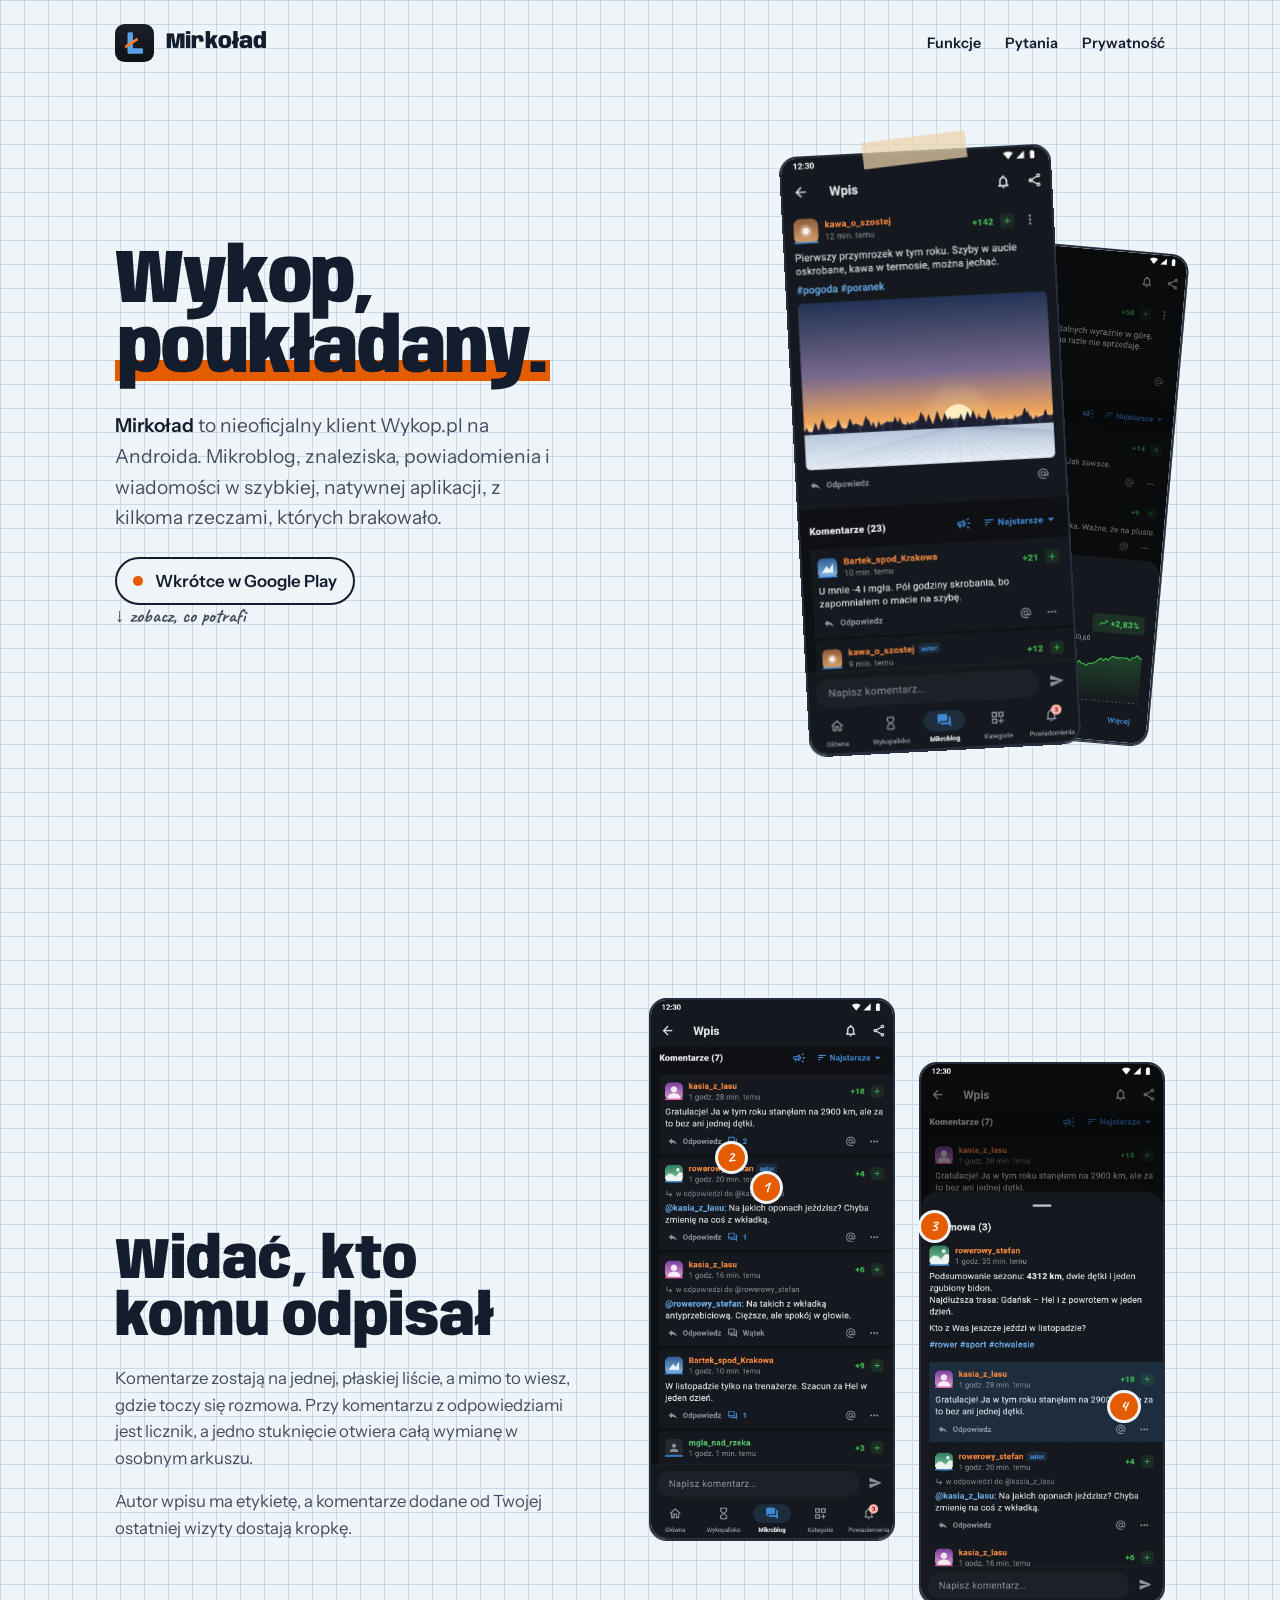
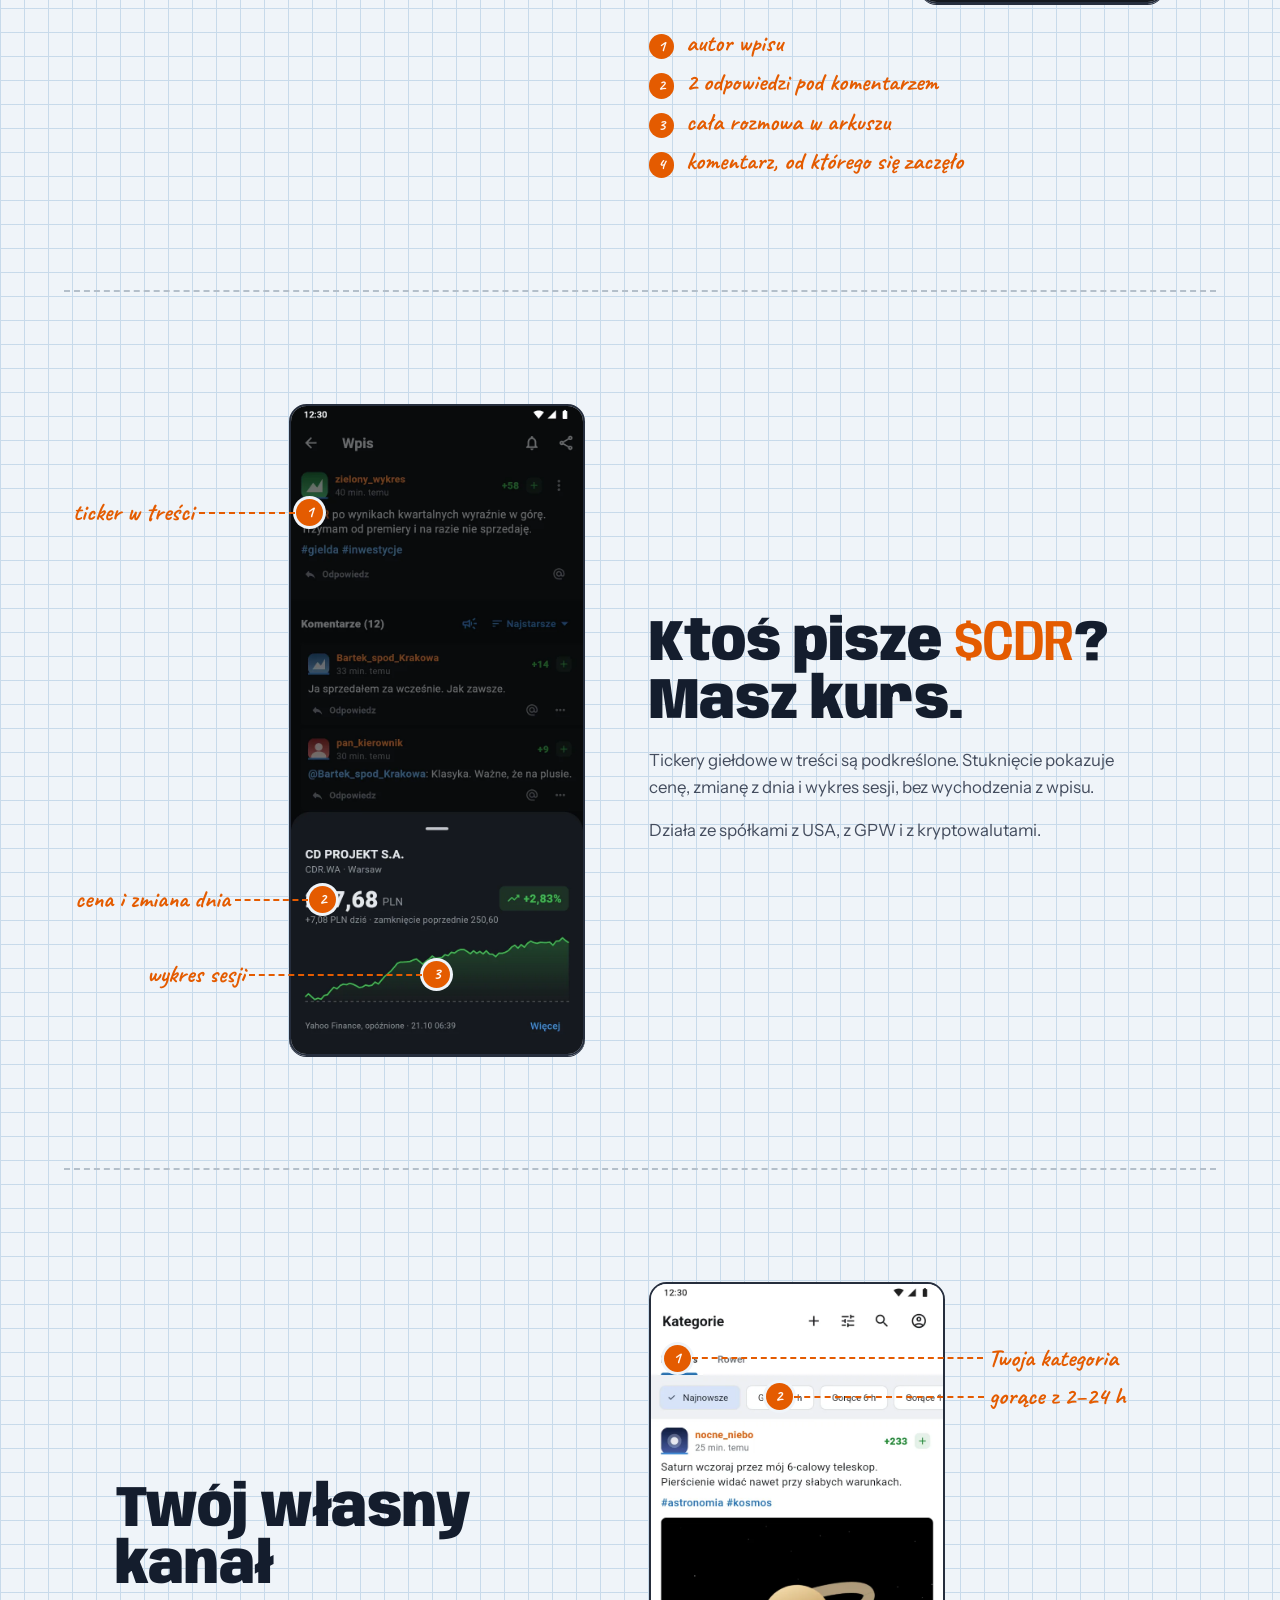
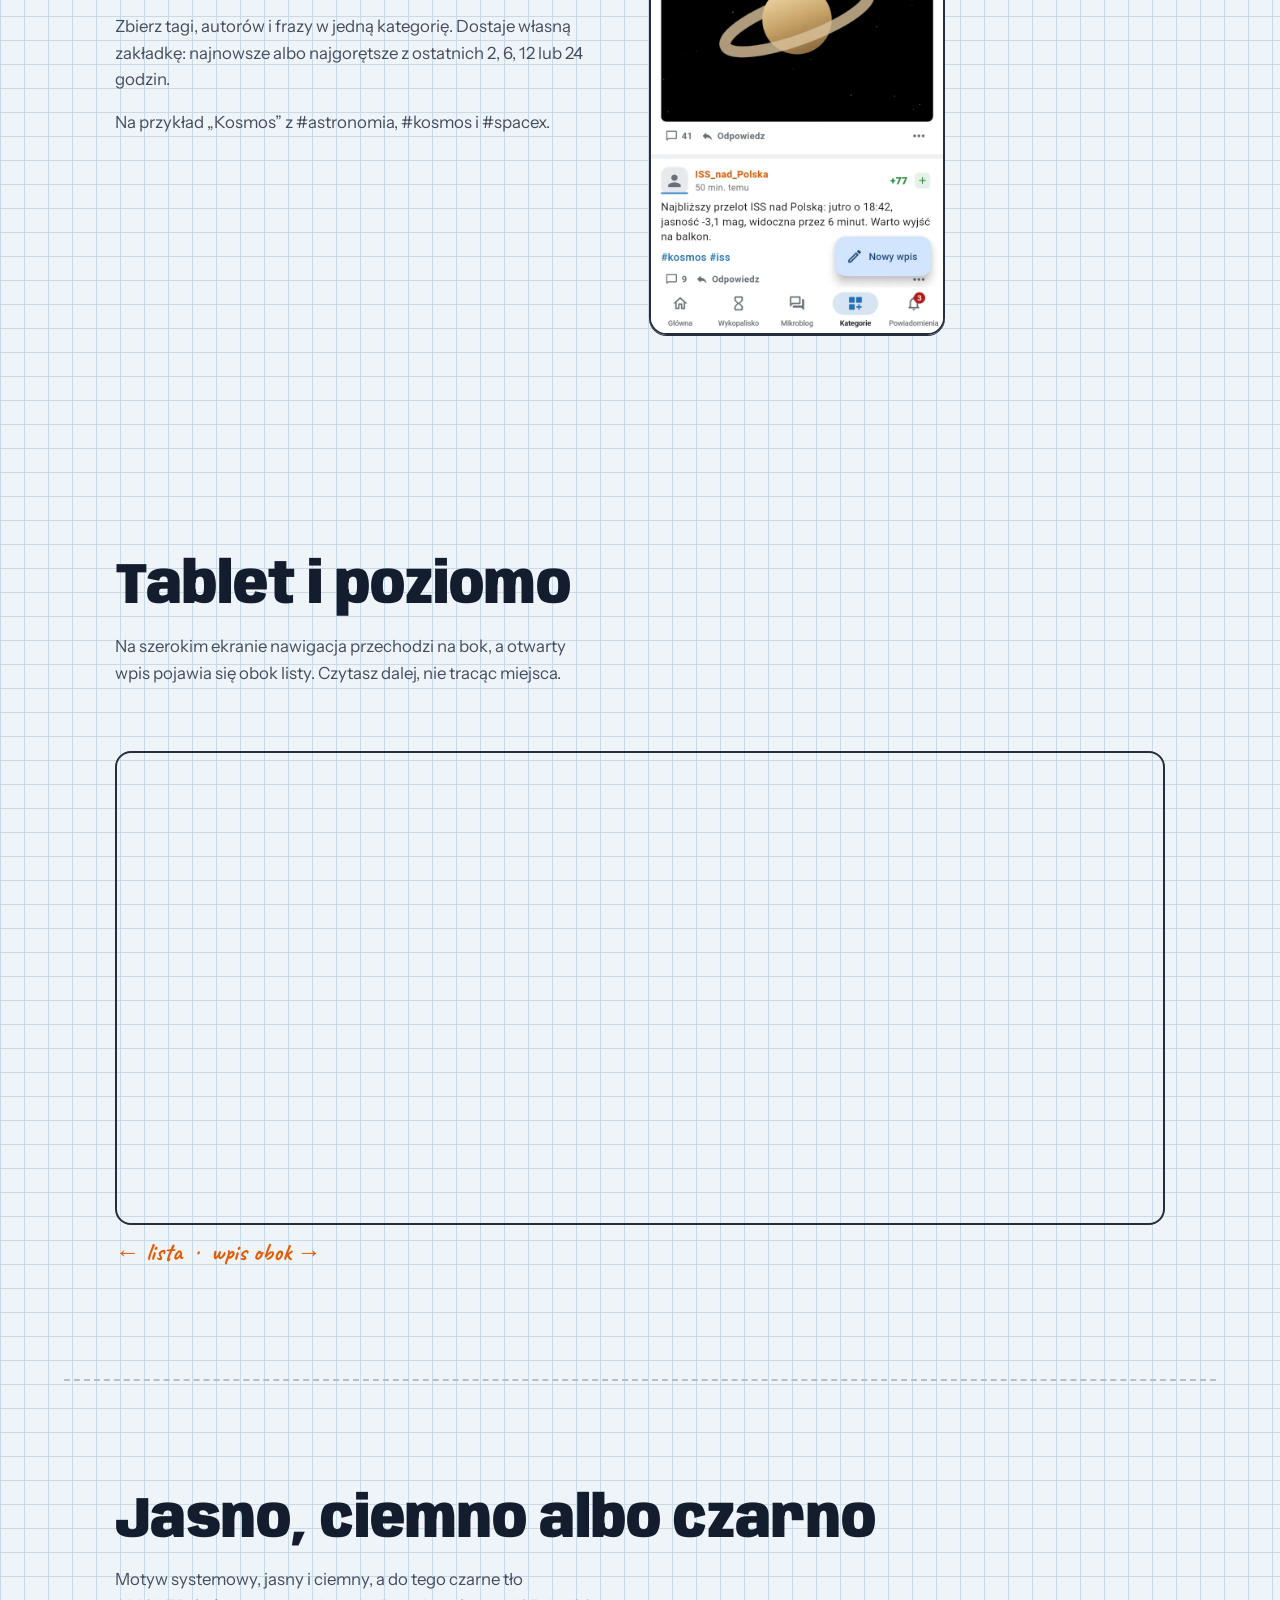
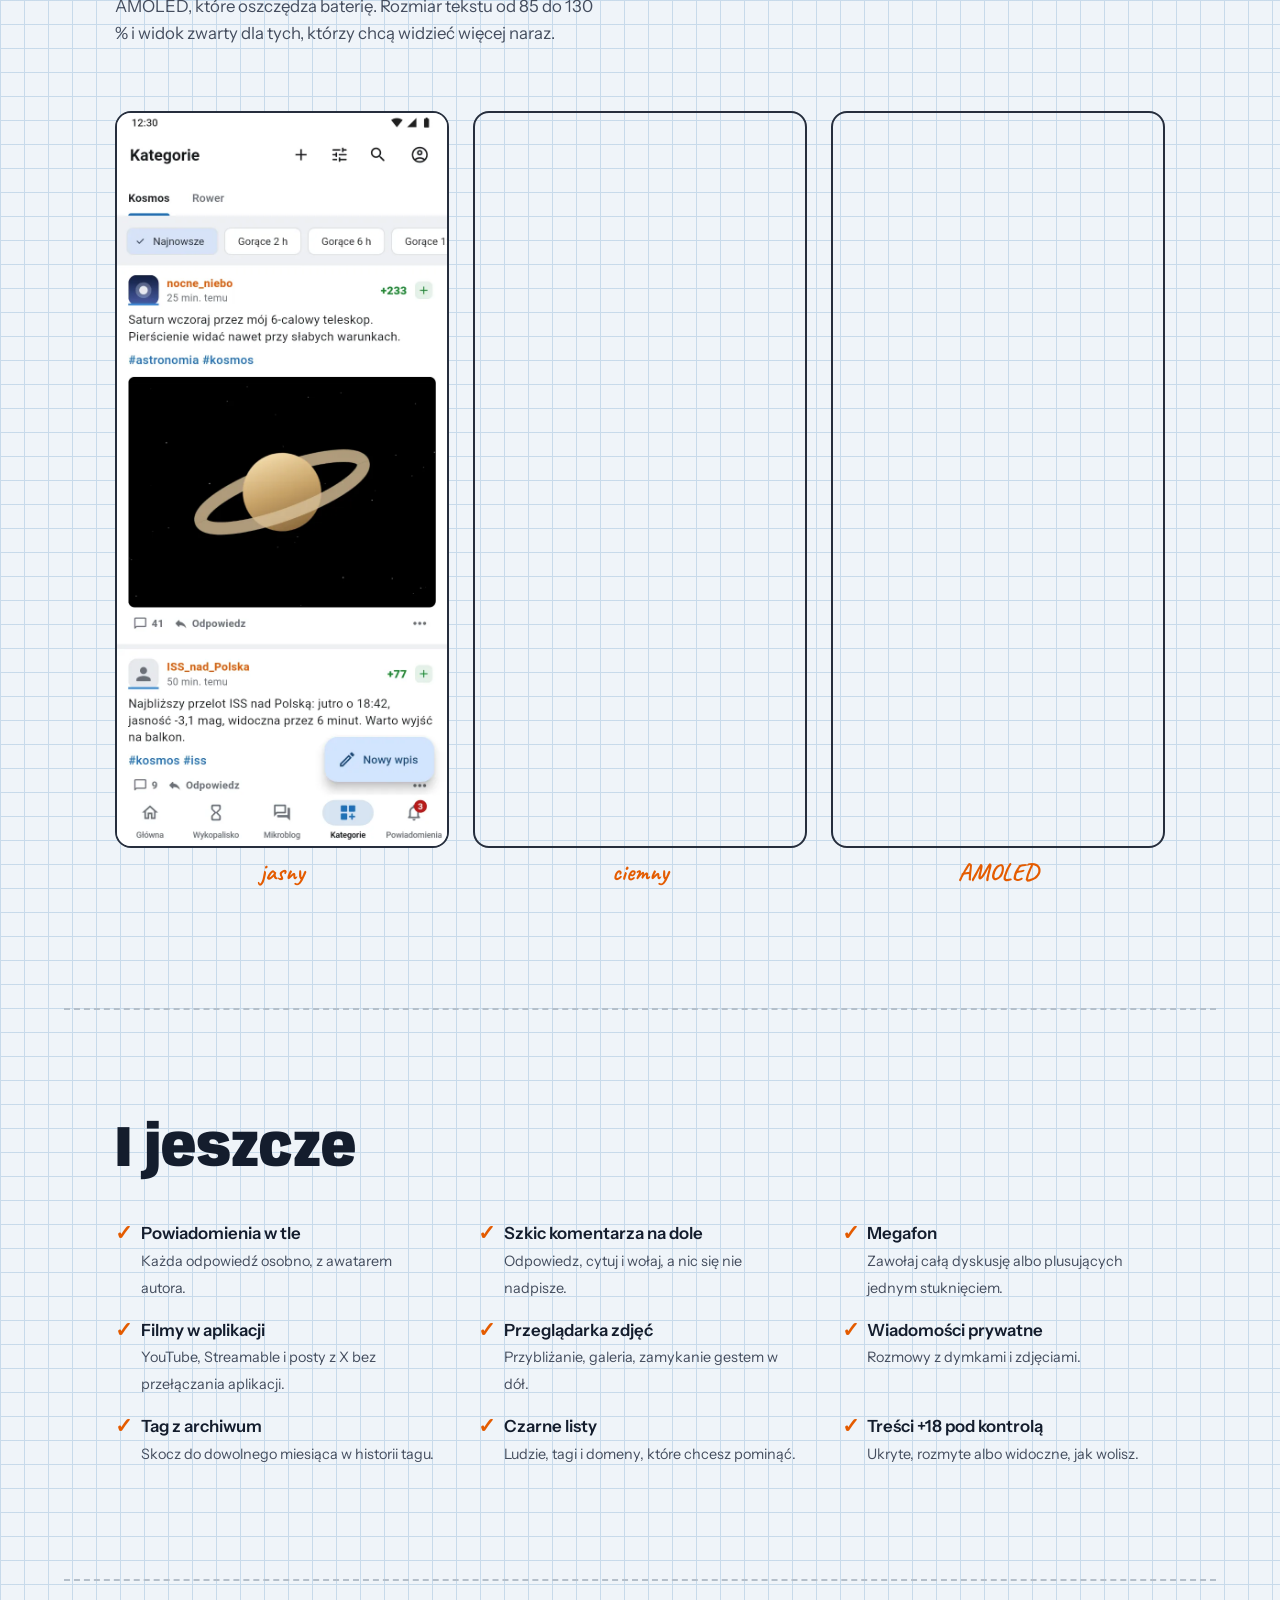
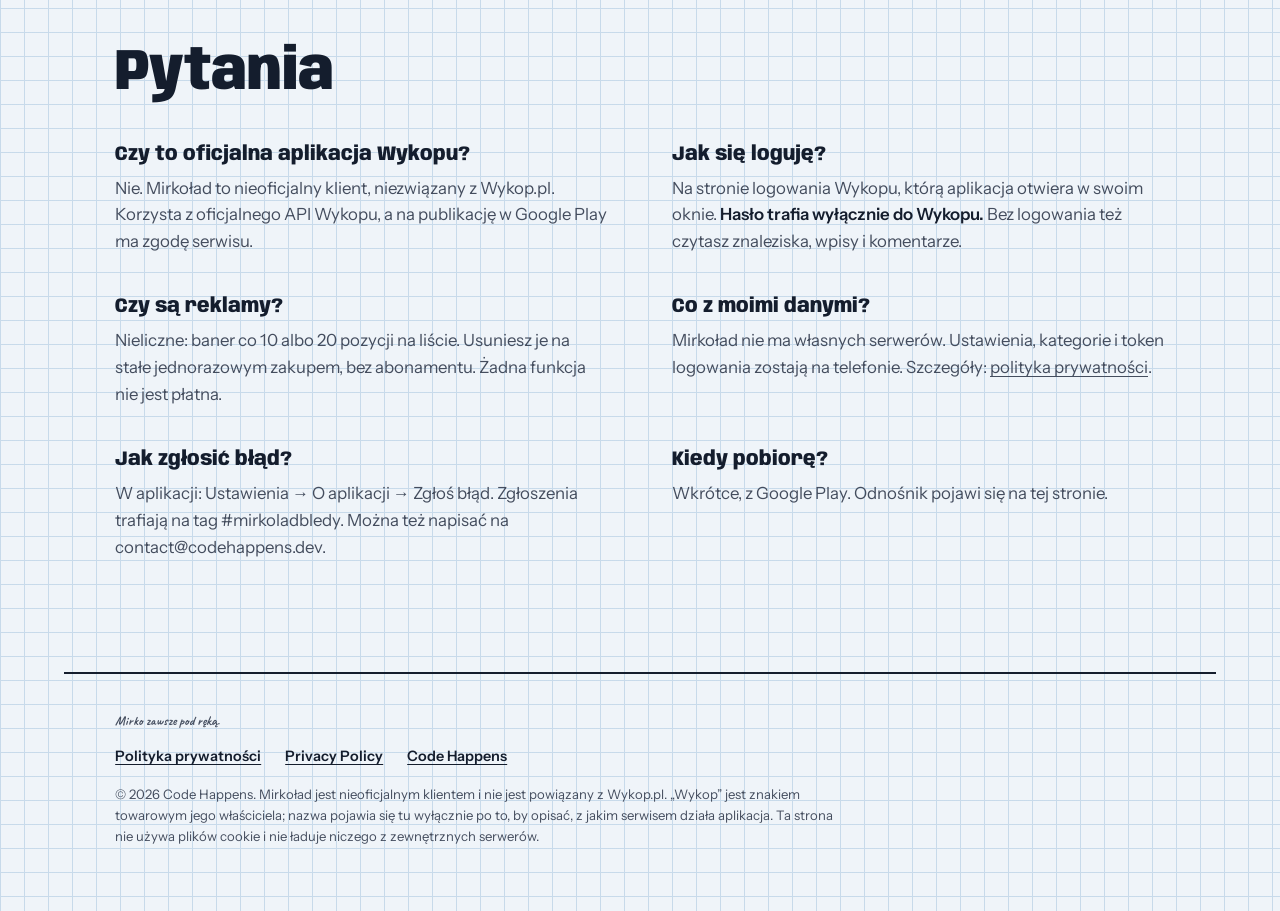
==== commit 41145412: "Zrzuty z wymyśloną treścią zamiast wpisów prawdziwych użytkowników Znaczniki przesunięte na nowe poł" ====
--- a/index.html
+++ b/index.html
@@ -36,8 +36,8 @@
       <p class="hero__note">↓ zobacz, co potrafi</p>
     </div>
     <div class="stack">
-      <figure class="shot shot--back"><img src="shots/ticker.webp" alt="Arkusz z kursem NVIDIA otwarty z wpisu" width="720" height="1600"></figure>
-      <figure class="shot shot--tape"><img src="shots/wpis.webp" alt="Wpis z mikrobloga ze zdjęciem Ziemi i listą komentarzy" width="720" height="1600" fetchpriority="high"></figure>
+      <figure class="shot shot--back"><img src="shots/ticker.webp" alt="Arkusz z kursem CD PROJEKT otwarty z wpisu" width="720" height="1600"></figure>
+      <figure class="shot shot--tape"><img src="shots/wpis.webp" alt="Wpis z mikrobloga ze zdjęciem wschodu słońca nad oszronionym polem i listą komentarzy" width="720" height="1600" fetchpriority="high"></figure>
     </div>
   </section>
 
@@ -51,9 +51,9 @@
     <div>
       <div class="board board--pair">
         <figure class="shot">
-          <img src="shots/watki.webp" alt="Komentarze pod wpisem: etykieta autor i przycisk rozmowy z liczbą 3" width="720" height="1600" loading="lazy">
+          <img src="shots/watki.webp" alt="Komentarze pod wpisem: etykieta autor i przycisk rozmowy z liczbą 2" width="720" height="1600" loading="lazy">
           <span class="pin pin--l p1"><i>1</i><span>autor wpisu</span></span>
-          <span class="pin pin--l p2"><i>2</i><span>3 odpowiedzi</span></span>
+          <span class="pin pin--l p2"><i>2</i><span>2 odpowiedzi</span></span>
         </figure>
         <figure class="shot">
           <img src="shots/rozmowa.webp" alt="Arkusz Rozmowa z wpisem i podświetlonym komentarzem, na który ktoś odpowiedział" width="720" height="1600" loading="lazy">
@@ -62,21 +62,21 @@
         </figure>
       </div>
       <ol class="notes notes--keep" aria-label="Opis oznaczeń">
-        <li><b>1</b>autor wpisu</li><li><b>2</b>3 odpowiedzi pod komentarzem</li><li><b>3</b>cała rozmowa w arkuszu</li><li><b>4</b>komentarz, od którego się zaczęło</li>
+        <li><b>1</b>autor wpisu</li><li><b>2</b>2 odpowiedzi pod komentarzem</li><li><b>3</b>cała rozmowa w arkuszu</li><li><b>4</b>komentarz, od którego się zaczęło</li>
       </ol>
     </div>
   </section>
 
   <section class="wrap scene scene--flip" aria-labelledby="s2">
     <div class="scene__text">
-      <h2 id="s2">Ktoś pisze <span class="ticker">$NVDA</span>? Masz kurs.</h2>
+      <h2 id="s2">Ktoś pisze <span class="ticker">$CDR</span>? Masz kurs.</h2>
       <p>Tickery giełdowe w treści są podkreślone. Stuknięcie pokazuje cenę, zmianę z dnia i wykres sesji, bez wychodzenia z wpisu.</p>
       <p>Działa ze spółkami z USA, z GPW i z kryptowalutami.</p>
     </div>
     <div>
       <div class="board board--l">
         <figure class="shot">
-          <img src="shots/ticker.webp" alt="Wpis z tickerem NVDA i arkusz z ceną 216,84 USD, zmianą dnia i wykresem" width="720" height="1600" loading="lazy">
+          <img src="shots/ticker.webp" alt="Wpis z tickerem CDR i arkusz z ceną 257,68 PLN, zmianą dnia i wykresem" width="720" height="1600" loading="lazy">
           <span class="pin pin--l p5"><i>1</i><span>ticker w treści</span></span>
           <span class="pin pin--l p6"><i>2</i><span>cena i zmiana dnia</span></span>
           <span class="pin pin--l p7"><i>3</i><span>wykres sesji</span></span>
@@ -115,7 +115,7 @@
       <p>Na szerokim ekranie nawigacja przechodzi na bok, a otwarty wpis pojawia się obok listy. Czytasz dalej, nie tracąc miejsca.</p>
     </div>
     <figure class="wide">
-      <img src="shots/poziomo.webp" alt="Mirkoład w poziomie: lista kategorii Kosmos po lewej, otwarty wpis po prawej" width="1600" height="720" loading="lazy">
+      <img src="shots/poziomo.webp" alt="Mirkoład w poziomie: lista kategorii Kosmos po lewej, otwarty wpis o Saturnie po prawej" width="1600" height="720" loading="lazy">
       <figcaption>← lista &nbsp;·&nbsp; wpis obok →</figcaption>
     </figure>
   </section>
--- a/fonts/home-fonts.css
+++ b/fonts/home-fonts.css
@@ -5,7 +5,7 @@
   font-weight: 600 900;
   font-stretch: 75% 125%;
   font-display: swap;
-  src: url(fonts/Anybody-0-latin-ext.woff2) format('woff2');
+  src: url(Anybody-0-latin-ext.woff2) format('woff2');
   unicode-range: U+0100-02BA, U+02BD-02C5, U+02C7-02CC, U+02CE-02D7, U+02DD-02FF, U+0304, U+0308, U+0329, U+1D00-1DBF, U+1E00-1E9F, U+1EF2-1EFF, U+2020, U+20A0-20AB, U+20AD-20C4, U+2113, U+2C60-2C7F, U+A720-A7FF;
 }
 /* latin */
@@ -15,7 +15,7 @@
   font-weight: 600 900;
   font-stretch: 75% 125%;
   font-display: swap;
-  src: url(fonts/Anybody-1-latin.woff2) format('woff2');
+  src: url(Anybody-1-latin.woff2) format('woff2');
   unicode-range: U+0000-00FF, U+0131, U+0152-0153, U+02BB-02BC, U+02C6, U+02DA, U+02DC, U+0304, U+0308, U+0329, U+2000-206F, U+20AC, U+2122, U+2191, U+2193, U+2212, U+2215, U+FEFF, U+FFFD;
 }
 /* latin-ext */
@@ -24,7 +24,7 @@
   font-style: normal;
   font-weight: 600;
   font-display: swap;
-  src: url(fonts/Caveat-2-latin-ext.woff2) format('woff2');
+  src: url(Caveat-2-latin-ext.woff2) format('woff2');
   unicode-range: U+0100-02BA, U+02BD-02C5, U+02C7-02CC, U+02CE-02D7, U+02DD-02FF, U+0304, U+0308, U+0329, U+1D00-1DBF, U+1E00-1E9F, U+1EF2-1EFF, U+2020, U+20A0-20AB, U+20AD-20C4, U+2113, U+2C60-2C7F, U+A720-A7FF;
 }
 /* latin */
@@ -33,7 +33,7 @@
   font-style: normal;
   font-weight: 600;
   font-display: swap;
-  src: url(fonts/Caveat-3-latin.woff2) format('woff2');
+  src: url(Caveat-3-latin.woff2) format('woff2');
   unicode-range: U+0000-00FF, U+0131, U+0152-0153, U+02BB-02BC, U+02C6, U+02DA, U+02DC, U+0304, U+0308, U+0329, U+2000-206F, U+20AC, U+2122, U+2191, U+2193, U+2212, U+2215, U+FEFF, U+FFFD;
 }
 /* latin-ext */
@@ -42,7 +42,7 @@
   font-style: normal;
   font-weight: 700;
   font-display: swap;
-  src: url(fonts/Caveat-2-latin-ext.woff2) format('woff2');
+  src: url(Caveat-2-latin-ext.woff2) format('woff2');
   unicode-range: U+0100-02BA, U+02BD-02C5, U+02C7-02CC, U+02CE-02D7, U+02DD-02FF, U+0304, U+0308, U+0329, U+1D00-1DBF, U+1E00-1E9F, U+1EF2-1EFF, U+2020, U+20A0-20AB, U+20AD-20C4, U+2113, U+2C60-2C7F, U+A720-A7FF;
 }
 /* latin */
@@ -51,7 +51,7 @@
   font-style: normal;
   font-weight: 700;
   font-display: swap;
-  src: url(fonts/Caveat-3-latin.woff2) format('woff2');
+  src: url(Caveat-3-latin.woff2) format('woff2');
   unicode-range: U+0000-00FF, U+0131, U+0152-0153, U+02BB-02BC, U+02C6, U+02DA, U+02DC, U+0304, U+0308, U+0329, U+2000-206F, U+20AC, U+2122, U+2191, U+2193, U+2212, U+2215, U+FEFF, U+FFFD;
 }
 /* latin-ext */
@@ -61,7 +61,7 @@
   font-weight: 400;
   font-stretch: 100%;
   font-display: swap;
-  src: url(fonts/InstrumentSans-4-latin-ext.woff2) format('woff2');
+  src: url(InstrumentSans-4-latin-ext.woff2) format('woff2');
   unicode-range: U+0100-02BA, U+02BD-02C5, U+02C7-02CC, U+02CE-02D7, U+02DD-02FF, U+0304, U+0308, U+0329, U+1D00-1DBF, U+1E00-1E9F, U+1EF2-1EFF, U+2020, U+20A0-20AB, U+20AD-20C4, U+2113, U+2C60-2C7F, U+A720-A7FF;
 }
 /* latin */
@@ -71,7 +71,7 @@
   font-weight: 400;
   font-stretch: 100%;
   font-display: swap;
-  src: url(fonts/InstrumentSans-5-latin.woff2) format('woff2');
+  src: url(InstrumentSans-5-latin.woff2) format('woff2');
   unicode-range: U+0000-00FF, U+0131, U+0152-0153, U+02BB-02BC, U+02C6, U+02DA, U+02DC, U+0304, U+0308, U+0329, U+2000-206F, U+20AC, U+2122, U+2191, U+2193, U+2212, U+2215, U+FEFF, U+FFFD;
 }
 /* latin-ext */
@@ -81,7 +81,7 @@
   font-weight: 600;
   font-stretch: 100%;
   font-display: swap;
-  src: url(fonts/InstrumentSans-4-latin-ext.woff2) format('woff2');
+  src: url(InstrumentSans-4-latin-ext.woff2) format('woff2');
   unicode-range: U+0100-02BA, U+02BD-02C5, U+02C7-02CC, U+02CE-02D7, U+02DD-02FF, U+0304, U+0308, U+0329, U+1D00-1DBF, U+1E00-1E9F, U+1EF2-1EFF, U+2020, U+20A0-20AB, U+20AD-20C4, U+2113, U+2C60-2C7F, U+A720-A7FF;
 }
 /* latin */
@@ -91,6 +91,6 @@
   font-weight: 600;
   font-stretch: 100%;
   font-display: swap;
-  src: url(fonts/InstrumentSans-5-latin.woff2) format('woff2');
+  src: url(InstrumentSans-5-latin.woff2) format('woff2');
   unicode-range: U+0000-00FF, U+0131, U+0152-0153, U+02BB-02BC, U+02C6, U+02DA, U+02DC, U+0304, U+0308, U+0329, U+2000-206F, U+20AC, U+2122, U+2191, U+2193, U+2212, U+2215, U+FEFF, U+FFFD;
 }
--- a/home.css
+++ b/home.css
@@ -24,7 +24,7 @@
   --space-xl: 2.5rem; --space-2xl: 4rem; --space-3xl: 7rem;
   --text-sm: 0.9rem; --text-lg: 1.2rem;
   --text-h2: clamp(2rem, 3.4vw + 1rem, 3.6rem);
-  --text-display: clamp(3rem, 7vw + 1rem, 6.6rem);
+  --text-display: clamp(2.4rem, 7vw + 1rem, 6.6rem);
   --hand: clamp(1.3rem, 0.6vw + 1.05rem, 1.65rem);
   --cell: 24px;
   --ease-out: cubic-bezier(0.16, 1, 0.3, 1);
@@ -94,6 +94,9 @@
 .hero { display: grid; gap: var(--space-xl); padding-block: var(--space-xl) var(--space-3xl); align-items: center; }
 @media (min-width: 56rem) { .hero { grid-template-columns: minmax(0, 1.15fr) minmax(0, 1fr); } }
 .hero h1 { margin: 0 0 var(--space-lg); font: 900 var(--text-display)/0.92 var(--font-display); font-stretch: 80%; letter-spacing: -0.01em; overflow-wrap: anywhere; min-width: 0; }
+.hero > div:first-child { container-type: inline-size; min-width: 0; }
+.hero h1 { font-size: min(6.6rem, 14cqi); overflow-wrap: normal; }
+.hero h1 .u { white-space: nowrap; }
 .hero h1 .u { background: linear-gradient(transparent 62%, var(--color-marker) 62%, var(--color-marker) 88%, transparent 88%); padding-inline: 0.04em; }
 .hero p { margin: 0 0 var(--space-lg); font-size: var(--text-lg); max-width: 34ch; color: var(--color-ink-2); }
 .hero p strong { color: var(--color-ink); font-weight: 600; }
@@ -190,13 +193,13 @@
 }
 
 /* Pozycje adnotacji (procent szerokości i wysokości zrzutu) */
-.p1 { --x: 27.8%; --y: 49.85%; --reach: 6rem }
-.p2 { --x: 35.6%; --y: 79.7%; --reach: 7rem }
-.p3 { --x: 16.7%; --y: 12.2%; --reach: 12rem }
-.p4 { --x: 84%; --y: 80%; --reach: 2.6rem }
-.p5 { --x: 23.7%; --y: 19.4%; --reach: 6rem }
-.p6 { --x: 17%; --y: 73.5%; --reach: 4.6rem }
-.p7 { --x: 50%; --y: 84%; --reach: 10.8rem }
-.p8 { --x: 9.7%; --y: 14.3%; --reach: 18.2rem }
-.p9 { --x: 44%; --y: 20.2%; --reach: 11.9rem }
+.p1 { --x: 47.9%; --y: 31.3%; --reach: 6rem }
+.p2 { --x: 33.7%; --y: 26.3%; --reach: 7rem }
+.p3 { --x: 6.4%; --y: 30.3%; --reach: 12rem }
+.p4 { --x: 83.4%; --y: 63.5%; --reach: 2.6rem }
+.p5 { --x: 7.1%; --y: 16.7%; --reach: 6rem }
+.p6 { --x: 11.5%; --y: 76%; --reach: 4.6rem }
+.p7 { --x: 50%; --y: 87.5%; --reach: 10.8rem }
+.p8 { --x: 9.7%; --y: 11.6%; --reach: 18.2rem }
+.p9 { --x: 44.2%; --y: 17.5%; --reach: 11.9rem }
 .scene[data-one] { grid-template-columns: minmax(0, 1fr); }
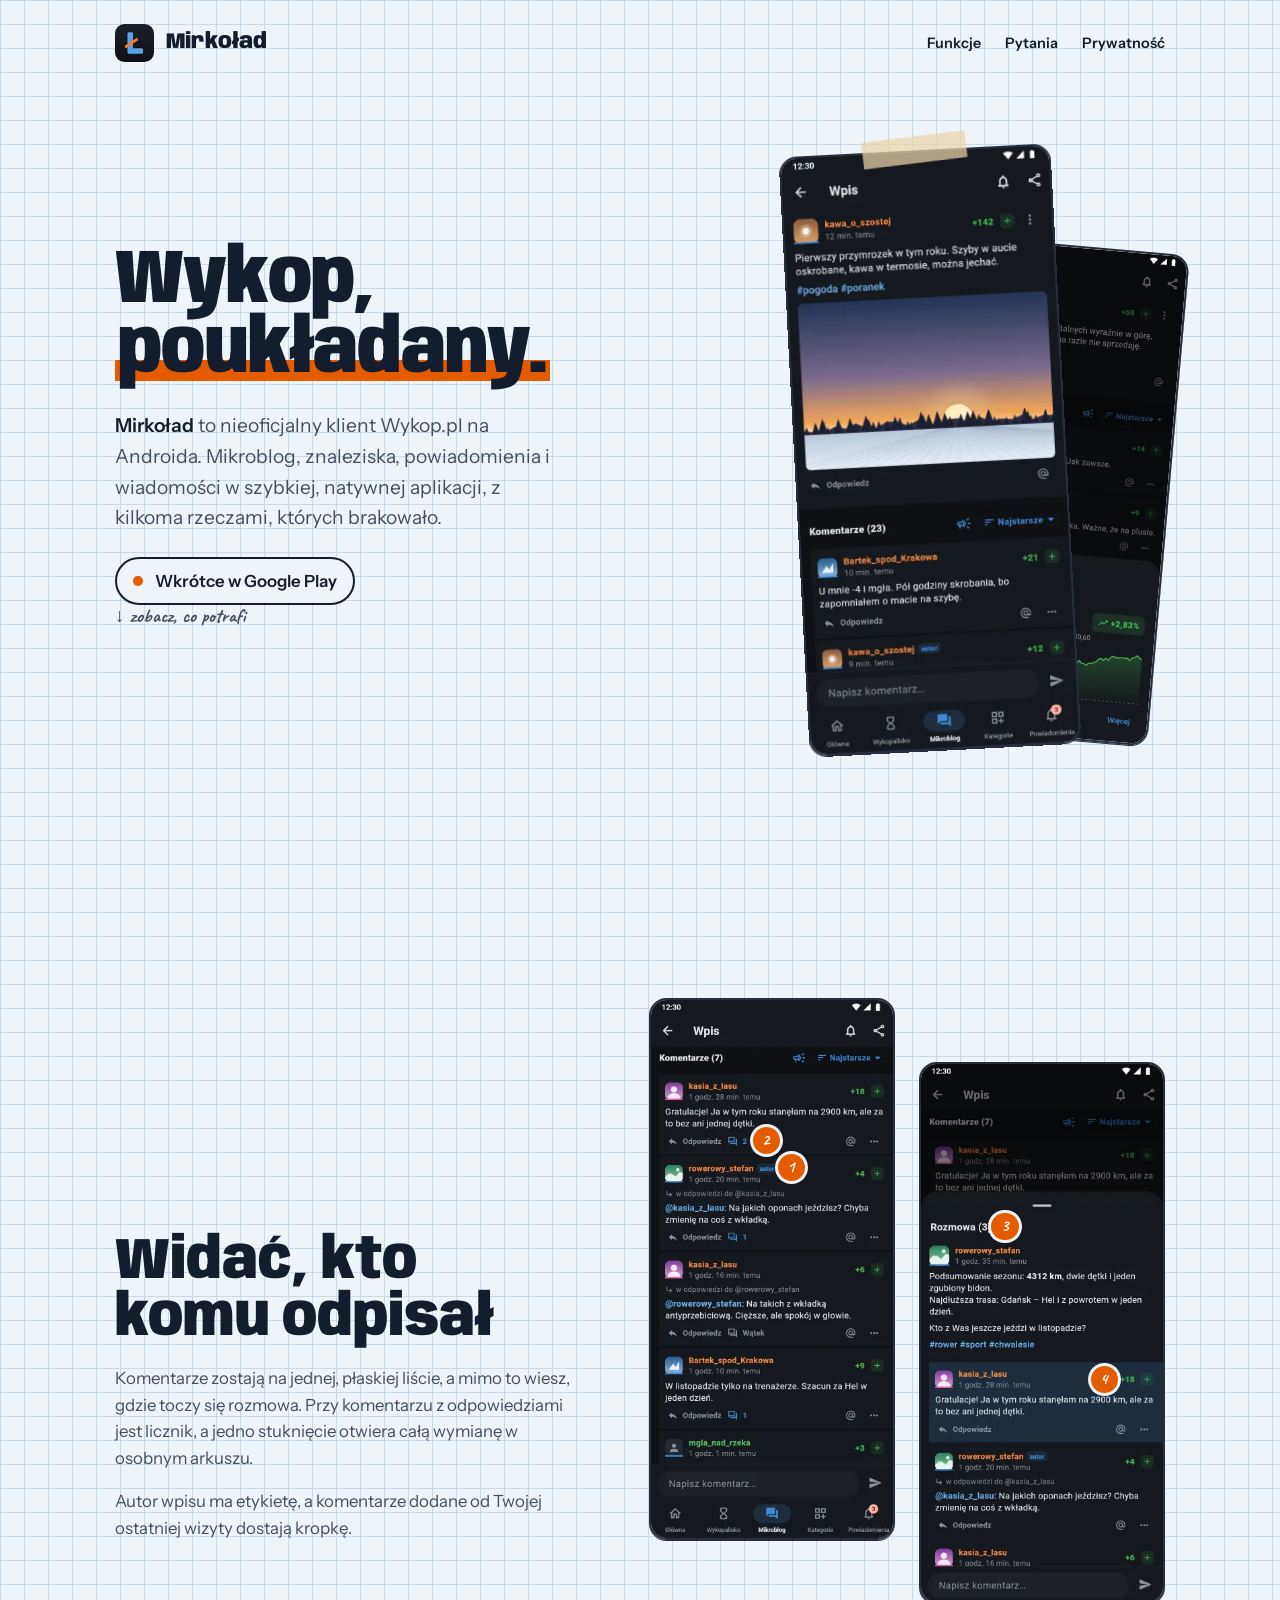
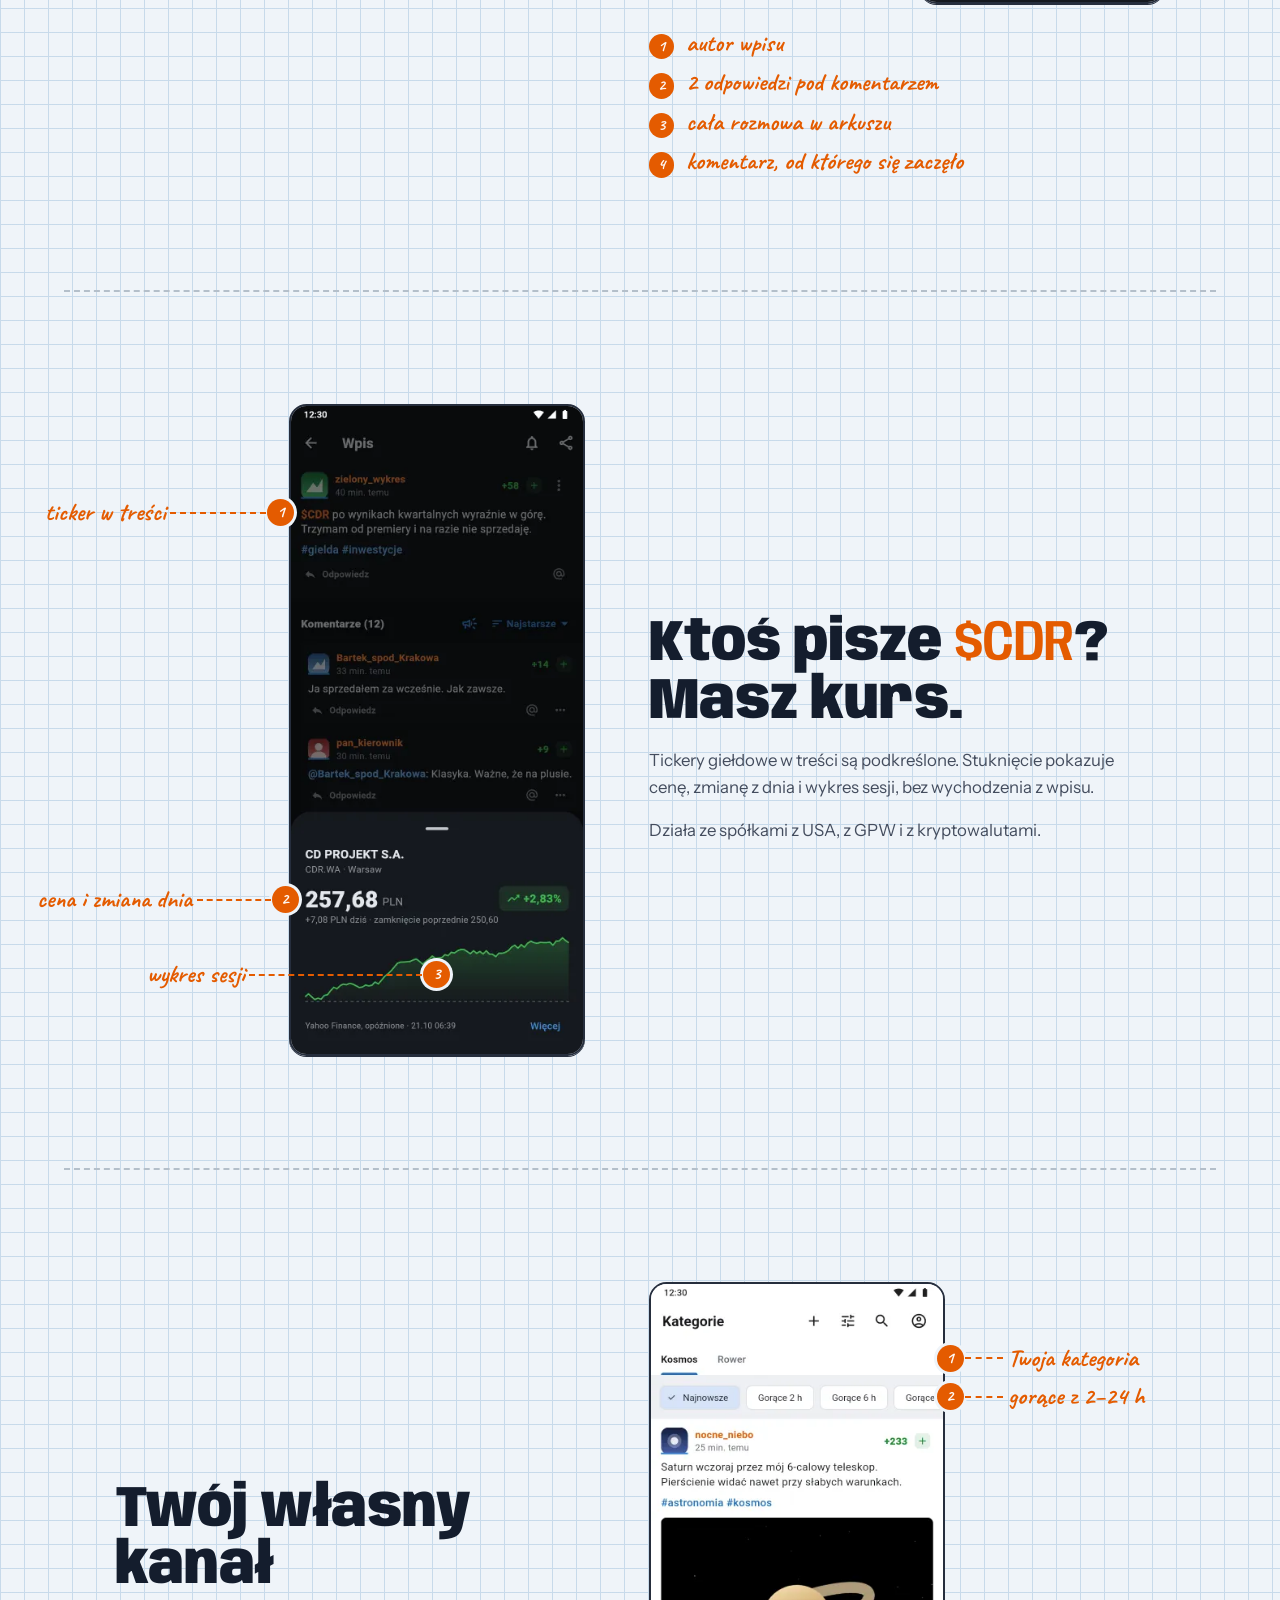
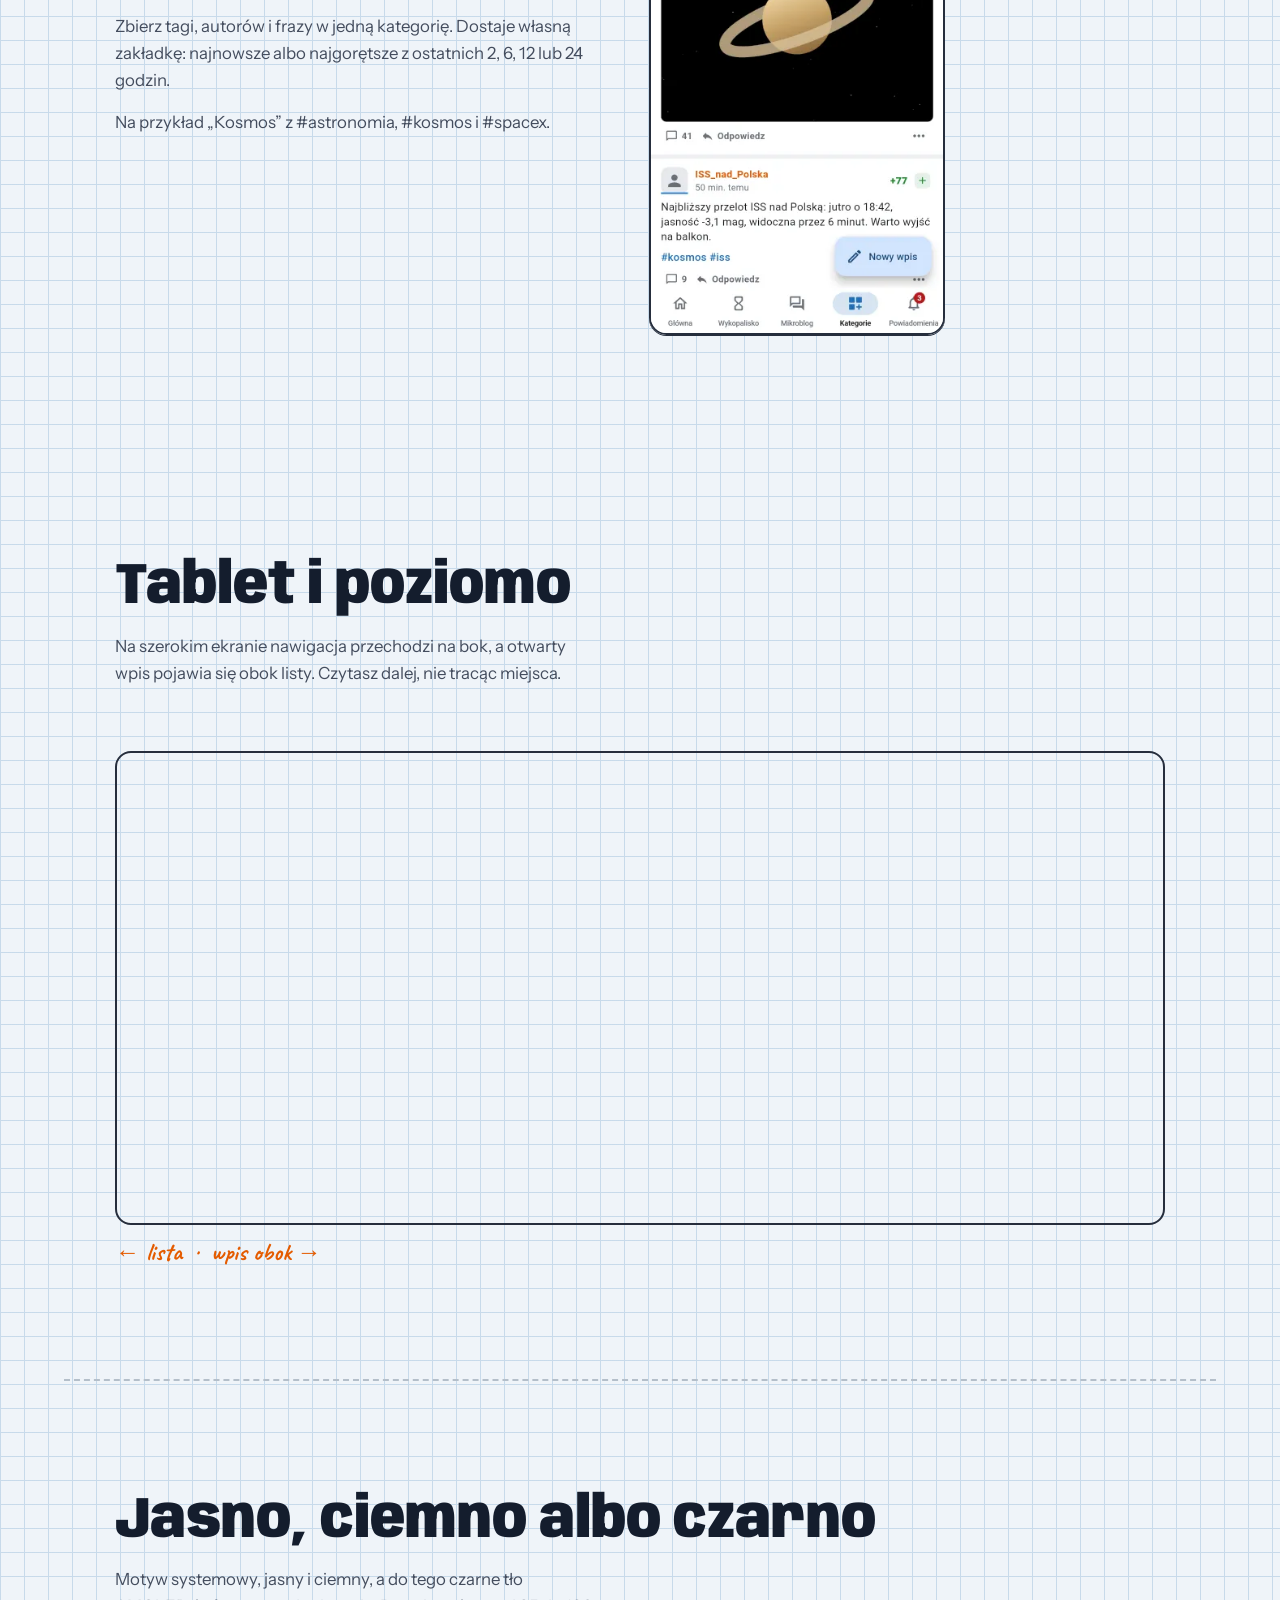
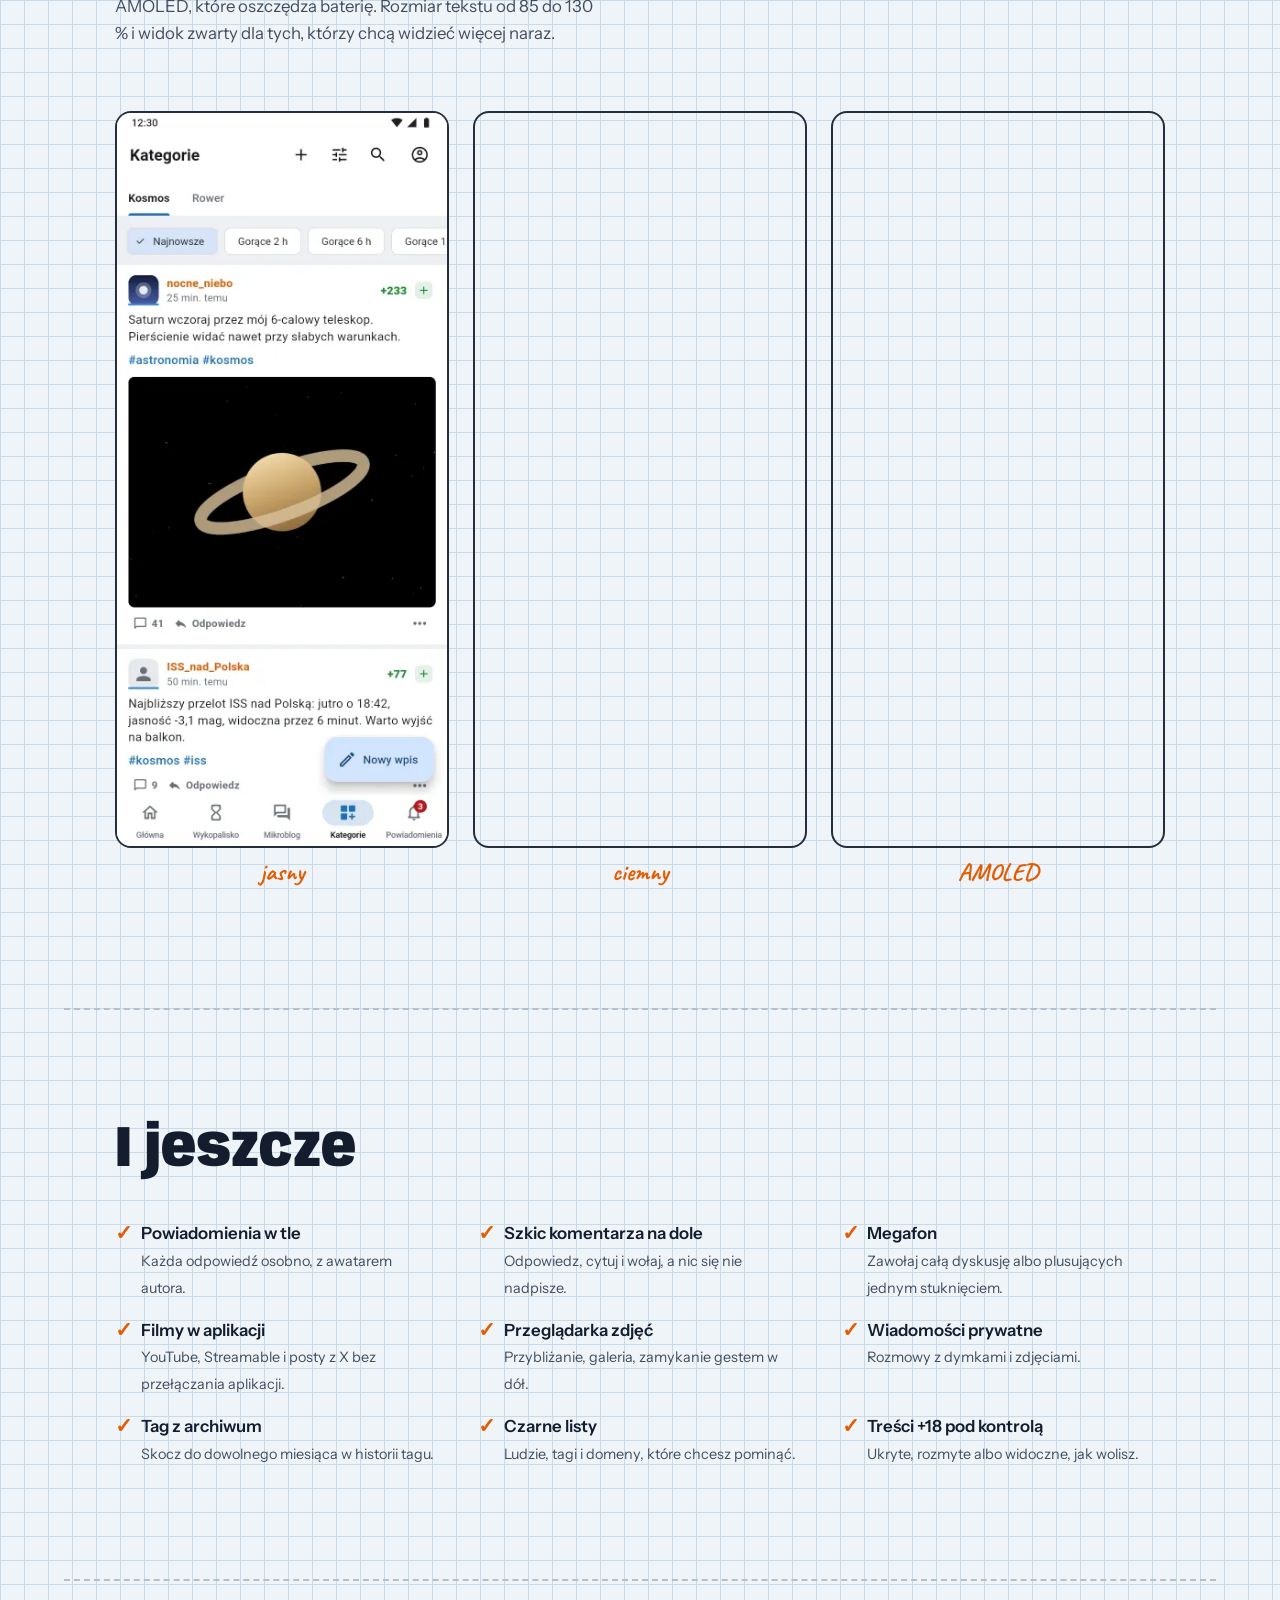
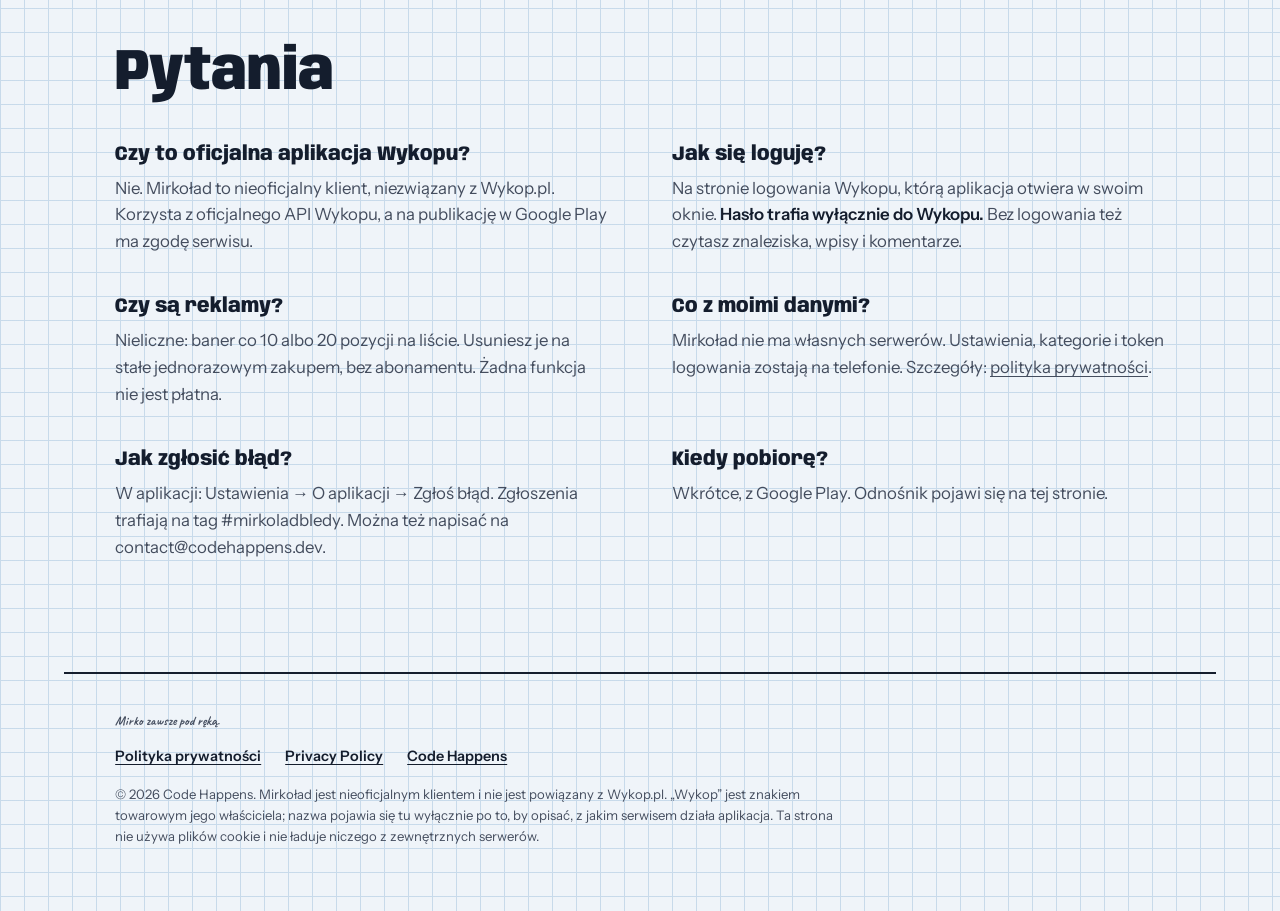
==== commit 023dd30f: "Znaczniki obok elementów, mniejsze warianty zrzutów, czcionki w jednym pliku CSS - znaczniki liczone" ====
--- a/index.html
+++ b/index.html
@@ -13,7 +13,9 @@
 <meta property="og:image" content="https://mirkolad.codehappens.dev/img/icon-256.png">
 <meta property="og:type" content="website">
 <meta name="theme-color" content="#f3f5f9">
-<link rel="stylesheet" href="fonts/home-fonts.css">
+<link rel="preload" href="fonts/Anybody-1-latin.woff2" as="font" type="font/woff2" crossorigin>
+<link rel="preload" href="fonts/Anybody-0-latin-ext.woff2" as="font" type="font/woff2" crossorigin>
+<link rel="preload" href="fonts/InstrumentSans-5-latin.woff2" as="font" type="font/woff2" crossorigin>
 <link rel="stylesheet" href="home.css">
 </head>
 <body>
@@ -36,8 +38,8 @@
       <p class="hero__note">↓ zobacz, co potrafi</p>
     </div>
     <div class="stack">
-      <figure class="shot shot--back"><img src="shots/ticker.webp" alt="Arkusz z kursem CD PROJEKT otwarty z wpisu" width="720" height="1600"></figure>
-      <figure class="shot shot--tape"><img src="shots/wpis.webp" alt="Wpis z mikrobloga ze zdjęciem wschodu słońca nad oszronionym polem i listą komentarzy" width="720" height="1600" fetchpriority="high"></figure>
+      <figure class="shot shot--back"><img src="shots/ticker.webp" srcset="shots/ticker-360.webp 360w, shots/ticker-540.webp 540w, shots/ticker.webp 720w" sizes="(max-width: 30rem) 48vw, 14rem" alt="Arkusz z kursem CD PROJEKT otwarty z wpisu" width="720" height="1600"></figure>
+      <figure class="shot shot--tape"><img src="shots/wpis.webp" srcset="shots/wpis-360.webp 360w, shots/wpis-540.webp 540w, shots/wpis.webp 720w" sizes="(max-width: 30rem) 58vw, 17rem" alt="Wpis z mikrobloga ze zdjęciem wschodu słońca nad oszronionym polem i listą komentarzy" width="720" height="1600" fetchpriority="high"></figure>
     </div>
   </section>
 
@@ -51,12 +53,12 @@
     <div>
       <div class="board board--pair">
         <figure class="shot">
-          <img src="shots/watki.webp" alt="Komentarze pod wpisem: etykieta autor i przycisk rozmowy z liczbą 2" width="720" height="1600" loading="lazy">
+          <img src="shots/watki.webp" srcset="shots/watki-360.webp 360w, shots/watki-540.webp 540w, shots/watki.webp 720w" sizes="(max-width: 36rem) 46vw, 16rem" alt="Komentarze pod wpisem: etykieta autor i przycisk rozmowy z liczbą 2" width="720" height="1600" loading="lazy">
           <span class="pin pin--l p1"><i>1</i><span>autor wpisu</span></span>
           <span class="pin pin--l p2"><i>2</i><span>2 odpowiedzi</span></span>
         </figure>
         <figure class="shot">
-          <img src="shots/rozmowa.webp" alt="Arkusz Rozmowa z wpisem i podświetlonym komentarzem, na który ktoś odpowiedział" width="720" height="1600" loading="lazy">
+          <img src="shots/rozmowa.webp" srcset="shots/rozmowa-360.webp 360w, shots/rozmowa-540.webp 540w, shots/rozmowa.webp 720w" sizes="(max-width: 36rem) 46vw, 16rem" alt="Arkusz Rozmowa z wpisem i podświetlonym komentarzem, na który ktoś odpowiedział" width="720" height="1600" loading="lazy">
           <span class="pin pin--r p3"><i>3</i><span>cała rozmowa</span></span>
           <span class="pin pin--r p4"><i>4</i><span>tu się zaczęło</span></span>
         </figure>
@@ -76,7 +78,7 @@
     <div>
       <div class="board board--l">
         <figure class="shot">
-          <img src="shots/ticker.webp" alt="Wpis z tickerem CDR i arkusz z ceną 257,68 PLN, zmianą dnia i wykresem" width="720" height="1600" loading="lazy">
+          <img src="shots/ticker.webp" srcset="shots/ticker-360.webp 360w, shots/ticker-540.webp 540w, shots/ticker.webp 720w" sizes="(max-width: 22rem) 90vw, 18.5rem" alt="Wpis z tickerem CDR i arkusz z ceną 257,68 PLN, zmianą dnia i wykresem" width="720" height="1600" loading="lazy">
           <span class="pin pin--l p5"><i>1</i><span>ticker w treści</span></span>
           <span class="pin pin--l p6"><i>2</i><span>cena i zmiana dnia</span></span>
           <span class="pin pin--l p7"><i>3</i><span>wykres sesji</span></span>
@@ -97,7 +99,7 @@
     <div>
       <div class="board board--r">
         <figure class="shot">
-          <img src="shots/kategoria-jasny.webp" alt="Kategoria Kosmos z przełącznikiem Najnowsze i Gorące 2 h, 6 h" width="720" height="1600" loading="lazy">
+          <img src="shots/kategoria-jasny.webp" srcset="shots/kategoria-jasny-360.webp 360w, shots/kategoria-jasny-540.webp 540w, shots/kategoria-jasny.webp 720w" sizes="(max-width: 22rem) 90vw, 18.5rem" alt="Kategoria Kosmos z przełącznikiem Najnowsze i Gorące 2 h, 6 h" width="720" height="1600" loading="lazy">
           <span class="pin pin--r p8"><i>1</i><span>Twoja kategoria</span></span>
           <span class="pin pin--r p9"><i>2</i><span>gorące z 2–24 h</span></span>
         </figure>
@@ -115,7 +117,7 @@
       <p>Na szerokim ekranie nawigacja przechodzi na bok, a otwarty wpis pojawia się obok listy. Czytasz dalej, nie tracąc miejsca.</p>
     </div>
     <figure class="wide">
-      <img src="shots/poziomo.webp" alt="Mirkoład w poziomie: lista kategorii Kosmos po lewej, otwarty wpis o Saturnie po prawej" width="1600" height="720" loading="lazy">
+      <img src="shots/poziomo.webp" srcset="shots/poziomo-800.webp 800w, shots/poziomo-1200.webp 1200w, shots/poziomo.webp 1600w" sizes="(max-width: 70rem) 94vw, 64rem" alt="Mirkoład w poziomie: lista kategorii Kosmos po lewej, otwarty wpis o Saturnie po prawej" width="1600" height="720" loading="lazy">
       <figcaption>← lista &nbsp;·&nbsp; wpis obok →</figcaption>
     </figure>
   </section>
@@ -126,9 +128,9 @@
       <p>Motyw systemowy, jasny i ciemny, a do tego czarne tło AMOLED, które oszczędza baterię. Rozmiar tekstu od 85 do 130 % i widok zwarty dla tych, którzy chcą widzieć więcej naraz.</p>
     </div>
     <div class="themes" tabindex="0" aria-label="Trzy motywy">
-      <figure><img src="shots/kategoria-jasny.webp" alt="Motyw jasny" width="720" height="1600" loading="lazy"><figcaption>jasny</figcaption></figure>
-      <figure><img src="shots/kategoria-ciemny.webp" alt="Motyw ciemny" width="720" height="1600" loading="lazy"><figcaption>ciemny</figcaption></figure>
-      <figure><img src="shots/kategoria-amoled.webp" alt="Motyw AMOLED z czarnym tłem" width="720" height="1600" loading="lazy"><figcaption>AMOLED</figcaption></figure>
+      <figure><img src="shots/kategoria-jasny.webp" srcset="shots/kategoria-jasny-360.webp 360w, shots/kategoria-jasny-540.webp 540w, shots/kategoria-jasny.webp 720w" sizes="(max-width: 44rem) 12rem, 20rem" alt="Motyw jasny" width="720" height="1600" loading="lazy"><figcaption>jasny</figcaption></figure>
+      <figure><img src="shots/kategoria-ciemny.webp" srcset="shots/kategoria-ciemny-360.webp 360w, shots/kategoria-ciemny-540.webp 540w, shots/kategoria-ciemny.webp 720w" sizes="(max-width: 44rem) 12rem, 20rem" alt="Motyw ciemny" width="720" height="1600" loading="lazy"><figcaption>ciemny</figcaption></figure>
+      <figure><img src="shots/kategoria-amoled.webp" srcset="shots/kategoria-amoled-360.webp 360w, shots/kategoria-amoled-540.webp 540w, shots/kategoria-amoled.webp 720w" sizes="(max-width: 44rem) 12rem, 20rem" alt="Motyw AMOLED z czarnym tłem" width="720" height="1600" loading="lazy"><figcaption>AMOLED</figcaption></figure>
     </div>
   </section>
 
--- a/home.css
+++ b/home.css
@@ -1,3 +1,101 @@
+/* Czcionki (dawniej fonts/home-fonts.css) — w tym samym pliku, żeby nie blokować renderowania drugim żądaniem. */
+/* latin-ext */
+@font-face {
+  font-family: 'Anybody';
+  font-style: normal;
+  font-weight: 600 900;
+  font-stretch: 75% 125%;
+  font-display: swap;
+  src: url(fonts/Anybody-0-latin-ext.woff2) format('woff2');
+  unicode-range: U+0100-02BA, U+02BD-02C5, U+02C7-02CC, U+02CE-02D7, U+02DD-02FF, U+0304, U+0308, U+0329, U+1D00-1DBF, U+1E00-1E9F, U+1EF2-1EFF, U+2020, U+20A0-20AB, U+20AD-20C4, U+2113, U+2C60-2C7F, U+A720-A7FF;
+}
+/* latin */
+@font-face {
+  font-family: 'Anybody';
+  font-style: normal;
+  font-weight: 600 900;
+  font-stretch: 75% 125%;
+  font-display: swap;
+  src: url(fonts/Anybody-1-latin.woff2) format('woff2');
+  unicode-range: U+0000-00FF, U+0131, U+0152-0153, U+02BB-02BC, U+02C6, U+02DA, U+02DC, U+0304, U+0308, U+0329, U+2000-206F, U+20AC, U+2122, U+2191, U+2193, U+2212, U+2215, U+FEFF, U+FFFD;
+}
+/* latin-ext */
+@font-face {
+  font-family: 'Caveat';
+  font-style: normal;
+  font-weight: 600;
+  font-display: swap;
+  src: url(fonts/Caveat-2-latin-ext.woff2) format('woff2');
+  unicode-range: U+0100-02BA, U+02BD-02C5, U+02C7-02CC, U+02CE-02D7, U+02DD-02FF, U+0304, U+0308, U+0329, U+1D00-1DBF, U+1E00-1E9F, U+1EF2-1EFF, U+2020, U+20A0-20AB, U+20AD-20C4, U+2113, U+2C60-2C7F, U+A720-A7FF;
+}
+/* latin */
+@font-face {
+  font-family: 'Caveat';
+  font-style: normal;
+  font-weight: 600;
+  font-display: swap;
+  src: url(fonts/Caveat-3-latin.woff2) format('woff2');
+  unicode-range: U+0000-00FF, U+0131, U+0152-0153, U+02BB-02BC, U+02C6, U+02DA, U+02DC, U+0304, U+0308, U+0329, U+2000-206F, U+20AC, U+2122, U+2191, U+2193, U+2212, U+2215, U+FEFF, U+FFFD;
+}
+/* latin-ext */
+@font-face {
+  font-family: 'Caveat';
+  font-style: normal;
+  font-weight: 700;
+  font-display: swap;
+  src: url(fonts/Caveat-2-latin-ext.woff2) format('woff2');
+  unicode-range: U+0100-02BA, U+02BD-02C5, U+02C7-02CC, U+02CE-02D7, U+02DD-02FF, U+0304, U+0308, U+0329, U+1D00-1DBF, U+1E00-1E9F, U+1EF2-1EFF, U+2020, U+20A0-20AB, U+20AD-20C4, U+2113, U+2C60-2C7F, U+A720-A7FF;
+}
+/* latin */
+@font-face {
+  font-family: 'Caveat';
+  font-style: normal;
+  font-weight: 700;
+  font-display: swap;
+  src: url(fonts/Caveat-3-latin.woff2) format('woff2');
+  unicode-range: U+0000-00FF, U+0131, U+0152-0153, U+02BB-02BC, U+02C6, U+02DA, U+02DC, U+0304, U+0308, U+0329, U+2000-206F, U+20AC, U+2122, U+2191, U+2193, U+2212, U+2215, U+FEFF, U+FFFD;
+}
+/* latin-ext */
+@font-face {
+  font-family: 'Instrument Sans';
+  font-style: normal;
+  font-weight: 400;
+  font-stretch: 100%;
+  font-display: swap;
+  src: url(fonts/InstrumentSans-4-latin-ext.woff2) format('woff2');
+  unicode-range: U+0100-02BA, U+02BD-02C5, U+02C7-02CC, U+02CE-02D7, U+02DD-02FF, U+0304, U+0308, U+0329, U+1D00-1DBF, U+1E00-1E9F, U+1EF2-1EFF, U+2020, U+20A0-20AB, U+20AD-20C4, U+2113, U+2C60-2C7F, U+A720-A7FF;
+}
+/* latin */
+@font-face {
+  font-family: 'Instrument Sans';
+  font-style: normal;
+  font-weight: 400;
+  font-stretch: 100%;
+  font-display: swap;
+  src: url(fonts/InstrumentSans-5-latin.woff2) format('woff2');
+  unicode-range: U+0000-00FF, U+0131, U+0152-0153, U+02BB-02BC, U+02C6, U+02DA, U+02DC, U+0304, U+0308, U+0329, U+2000-206F, U+20AC, U+2122, U+2191, U+2193, U+2212, U+2215, U+FEFF, U+FFFD;
+}
+/* latin-ext */
+@font-face {
+  font-family: 'Instrument Sans';
+  font-style: normal;
+  font-weight: 600;
+  font-stretch: 100%;
+  font-display: swap;
+  src: url(fonts/InstrumentSans-4-latin-ext.woff2) format('woff2');
+  unicode-range: U+0100-02BA, U+02BD-02C5, U+02C7-02CC, U+02CE-02D7, U+02DD-02FF, U+0304, U+0308, U+0329, U+1D00-1DBF, U+1E00-1E9F, U+1EF2-1EFF, U+2020, U+20A0-20AB, U+20AD-20C4, U+2113, U+2C60-2C7F, U+A720-A7FF;
+}
+/* latin */
+@font-face {
+  font-family: 'Instrument Sans';
+  font-style: normal;
+  font-weight: 600;
+  font-stretch: 100%;
+  font-display: swap;
+  src: url(fonts/InstrumentSans-5-latin.woff2) format('woff2');
+  unicode-range: U+0000-00FF, U+0131, U+0152-0153, U+02BB-02BC, U+02C6, U+02DA, U+02DC, U+0304, U+0308, U+0329, U+2000-206F, U+20AC, U+2122, U+2191, U+2193, U+2212, U+2215, U+FEFF, U+FFFD;
+}
+
 /* Hallmark · route: custom (bespoke) · structure: zeszyt w kratkę — sceny funkcji z dużym zrzutem i odręcznymi adnotacjami markerem
  * idea: "ktoś pokazuje Ci aplikację i dopisuje na marginesie, gdzie patrzeć"
  * paper: oklch(96% 0.008 250) + kratka · accent: oklch(66% 0.18 48) (pomarańcz z ikony Ł) · display: Anybody · body: Instrument Sans · outlier: Caveat (adnotacje)
@@ -128,7 +226,7 @@
 
 /* Adnotacje */
 .board { position: relative; display: flex; justify-content: center; gap: var(--space-lg); }
-.board .shot { width: min(100%, 18.5rem); }
+.board .shot { width: min(100%, 18.5rem); align-self: flex-start; } /* bez rozciągania: znaczniki to procenty wysokości zrzutu */
 @media (min-width: 72rem) { .board--r { justify-content: flex-start; } .board--l { justify-content: flex-end; } .board--pair .pin span, .board--pair .pin::after { display: none; } .notes--keep { display: grid !important; } }
 .board--pair .shot { width: min(48%, 16rem); }
 .board--pair .shot:nth-child(2) { margin-top: var(--space-2xl); }
@@ -193,13 +291,13 @@
 }
 
 /* Pozycje adnotacji (procent szerokości i wysokości zrzutu) */
-.p1 { --x: 47.9%; --y: 31.3%; --reach: 6rem }
-.p2 { --x: 33.7%; --y: 26.3%; --reach: 7rem }
-.p3 { --x: 6.4%; --y: 30.3%; --reach: 12rem }
-.p4 { --x: 83.4%; --y: 63.5%; --reach: 2.6rem }
-.p5 { --x: 7.1%; --y: 16.7%; --reach: 6rem }
-.p6 { --x: 11.5%; --y: 76%; --reach: 4.6rem }
+.p1 { --x: 58%; --y: 31.3%; --reach: 6rem }
+.p2 { --x: 47.9%; --y: 26.3%; --reach: 7rem }
+.p3 { --x: 35.1%; --y: 30.3%; --reach: 12rem }
+.p4 { --x: 75.4%; --y: 58.6%; --reach: 2.6rem }
+.p5 { --x: -2.6%; --y: 16.7%; --reach: 6rem }
+.p6 { --x: -1.1%; --y: 76%; --reach: 4.6rem }
 .p7 { --x: 50%; --y: 87.5%; --reach: 10.8rem }
-.p8 { --x: 9.7%; --y: 11.6%; --reach: 18.2rem }
-.p9 { --x: 44.2%; --y: 17.5%; --reach: 11.9rem }
+.p8 { --x: 102%; --y: 11.6%; --reach: 2.4rem }
+.p9 { --x: 102%; --y: 17.5%; --reach: 2.4rem }
 .scene[data-one] { grid-template-columns: minmax(0, 1fr); }
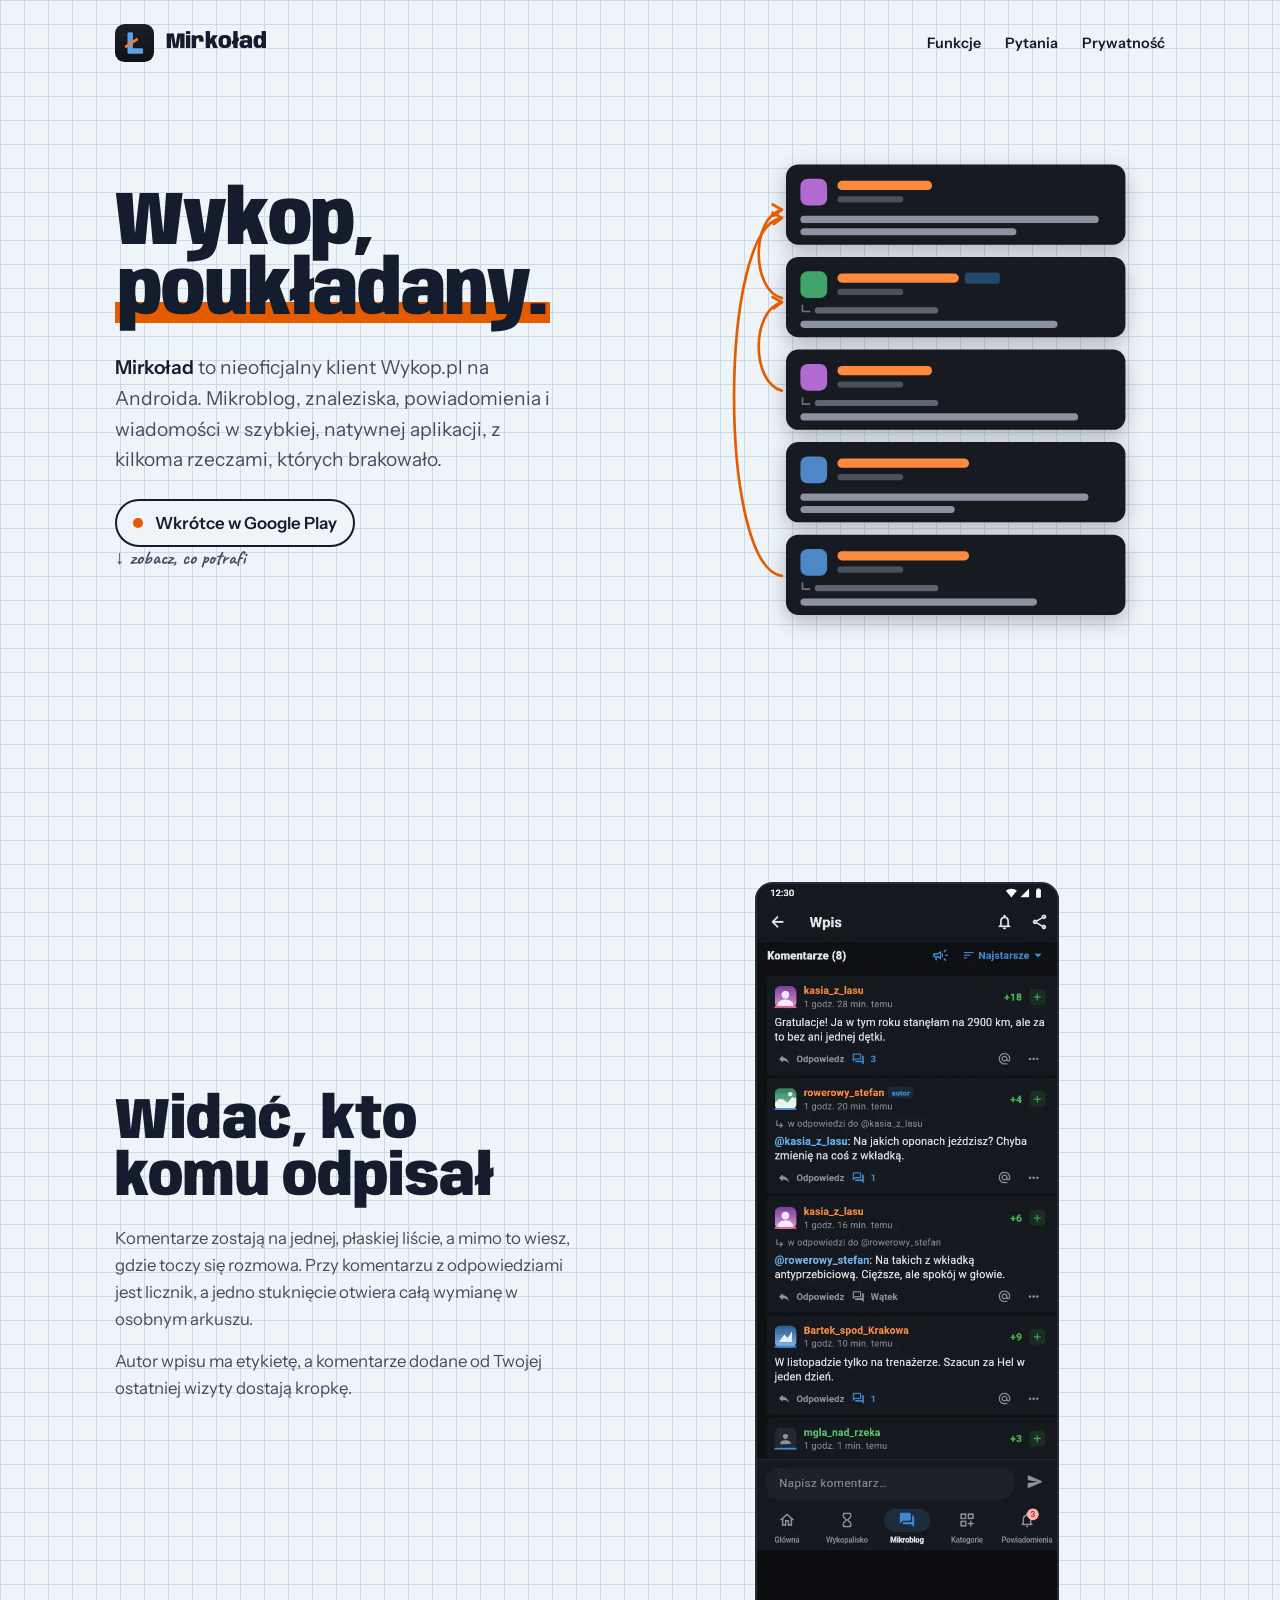
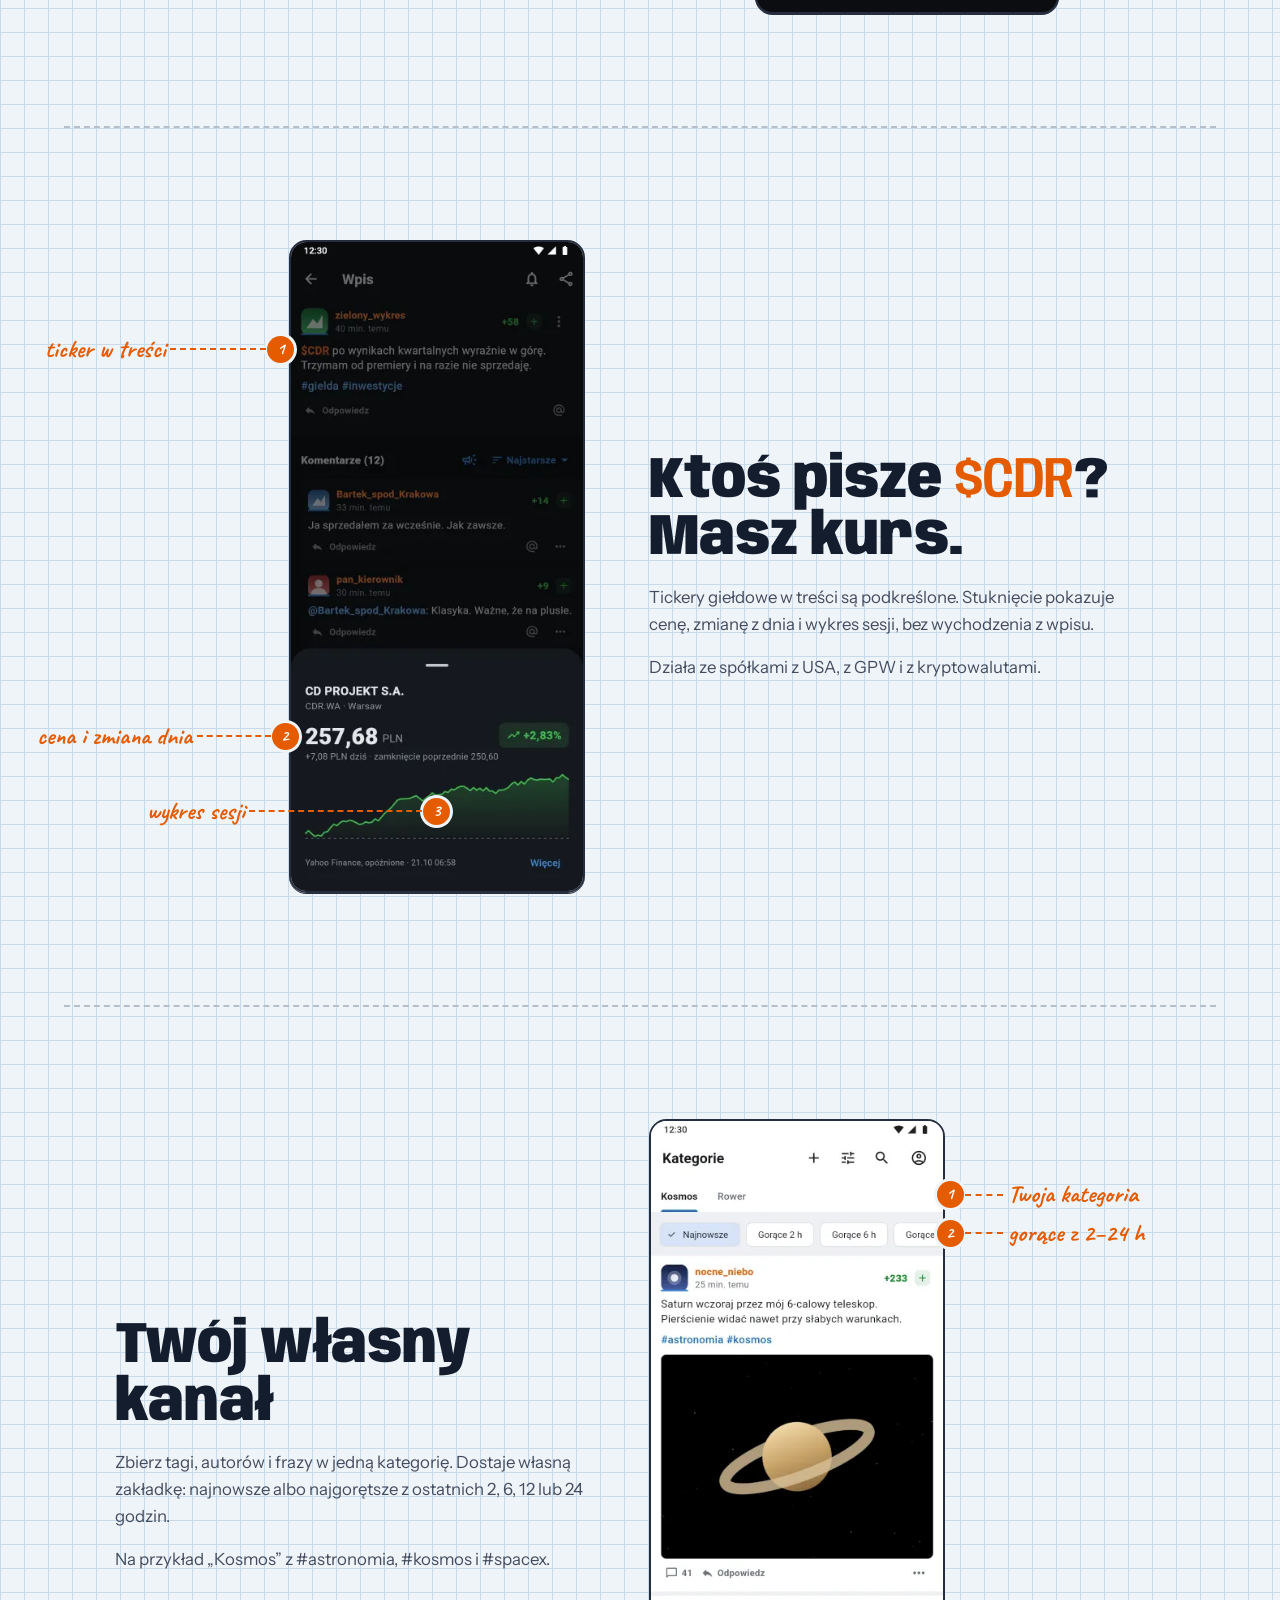
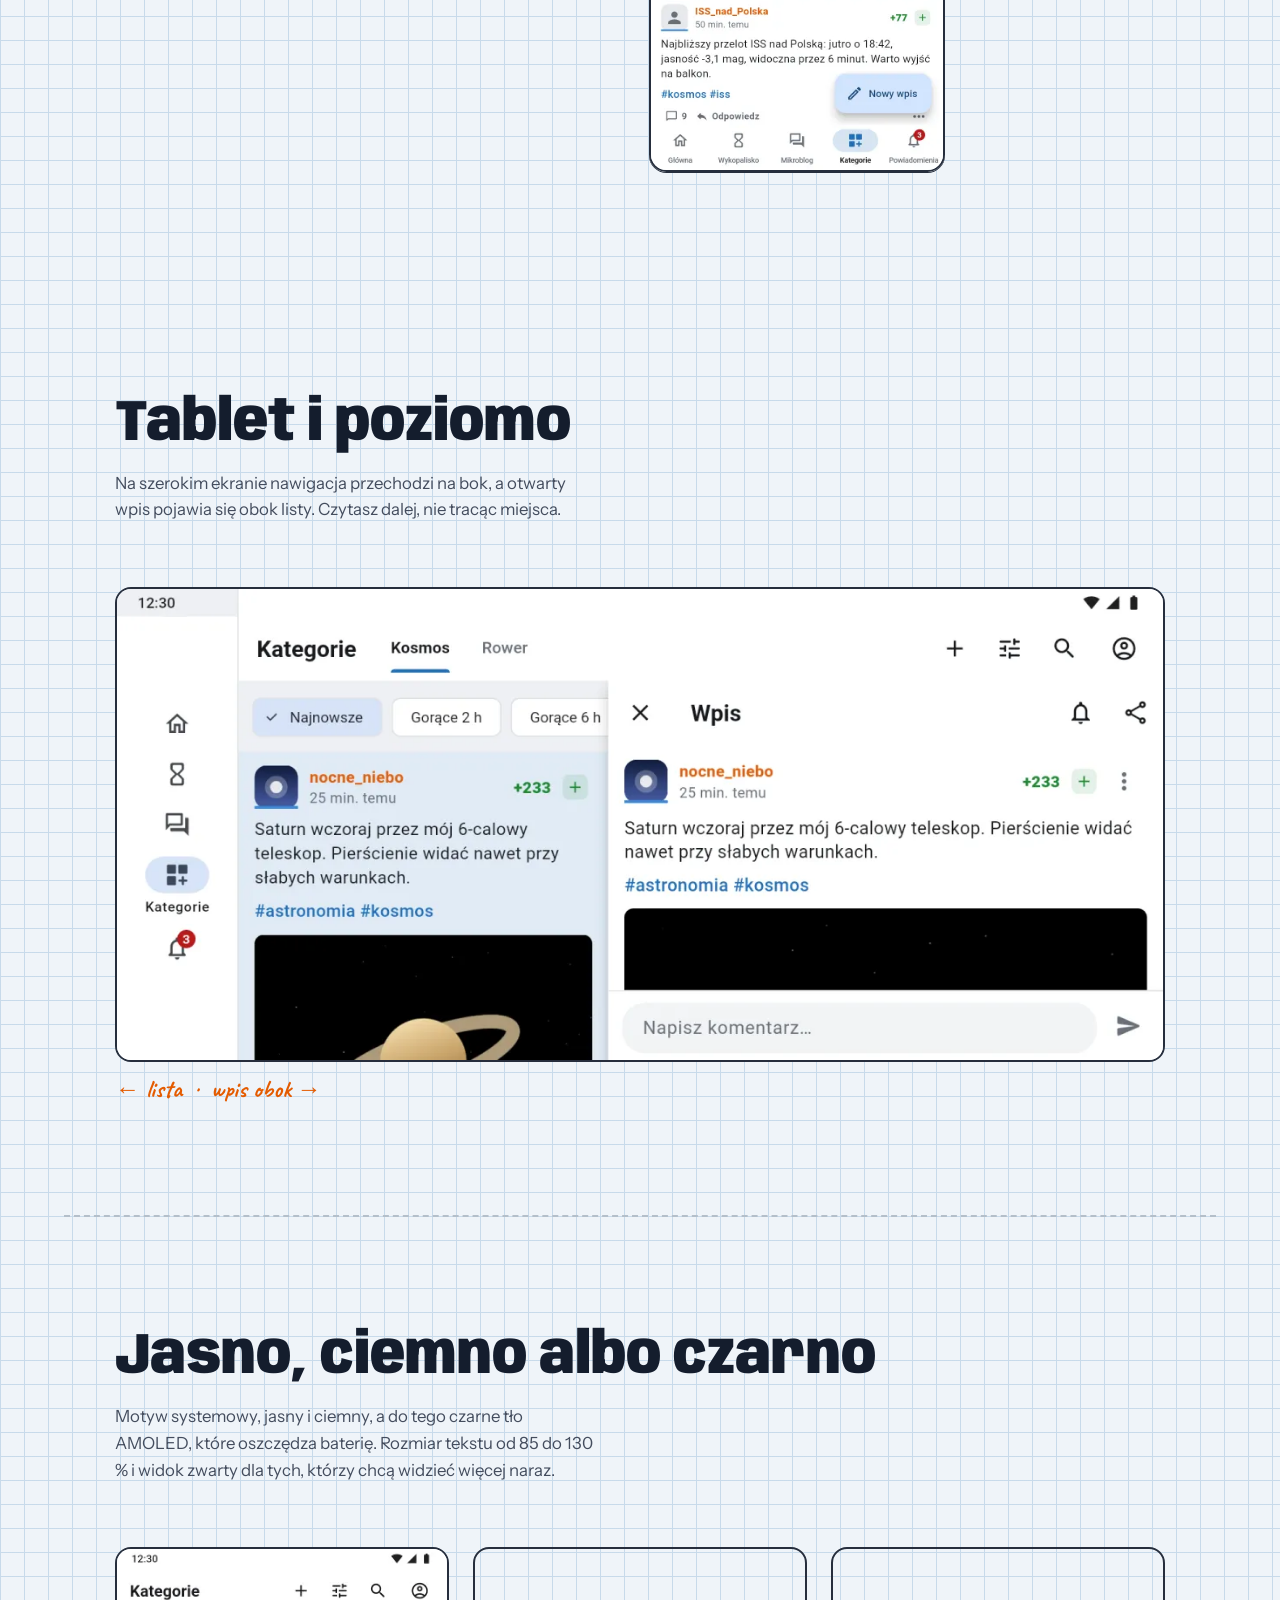
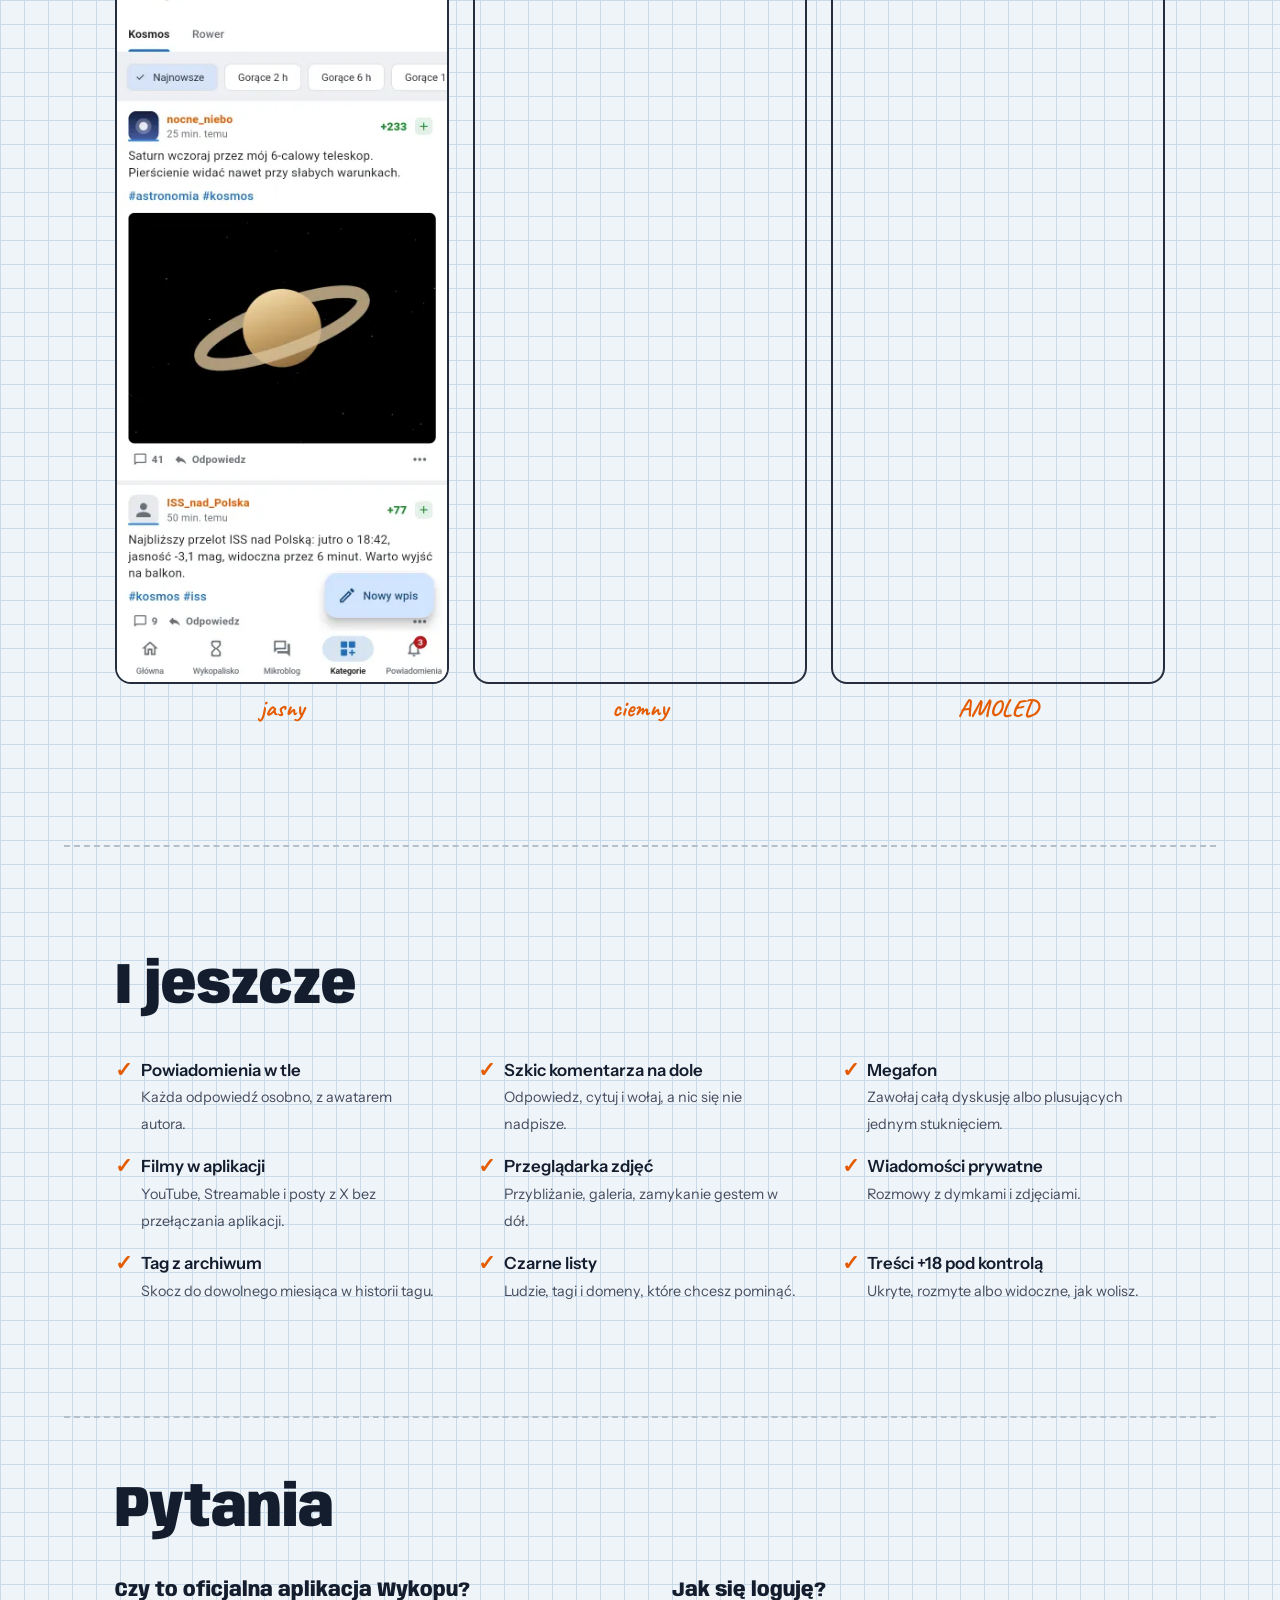
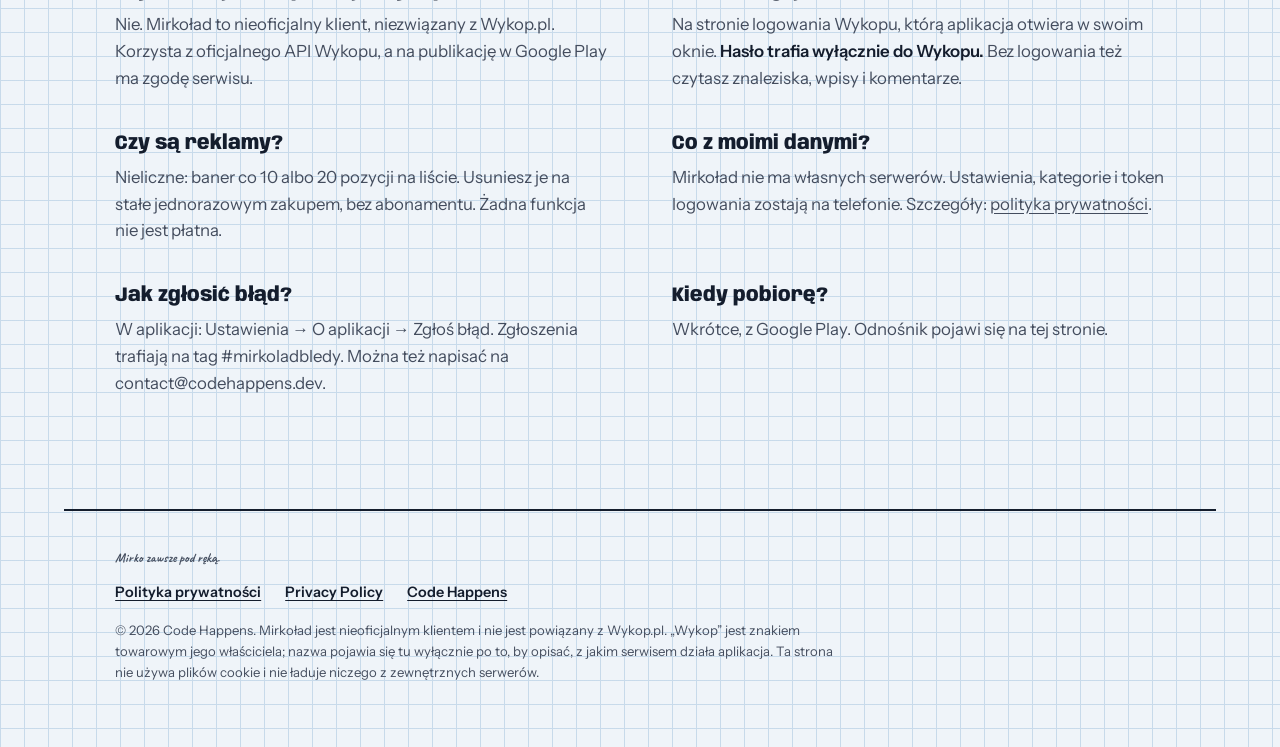
==== commit 09722149: "Animowany rysunek na górze strony i wideo wątków - góra strony: rysunek SVG (karty komentarzy układa" ====
--- a/index.html
+++ b/index.html
@@ -38,8 +38,17 @@
       <p class="hero__note">↓ zobacz, co potrafi</p>
     </div>
     <div class="stack">
-      <figure class="shot shot--back"><img src="shots/ticker.webp" srcset="shots/ticker-360.webp 360w, shots/ticker-540.webp 540w, shots/ticker.webp 720w" sizes="(max-width: 30rem) 48vw, 14rem" alt="Arkusz z kursem CD PROJEKT otwarty z wpisu" width="720" height="1600"></figure>
-      <figure class="shot shot--tape"><img src="shots/wpis.webp" srcset="shots/wpis-360.webp 360w, shots/wpis-540.webp 540w, shots/wpis.webp 720w" sizes="(max-width: 30rem) 58vw, 17rem" alt="Wpis z mikrobloga ze zdjęciem wschodu słońca nad oszronionym polem i listą komentarzy" width="720" height="1600" fetchpriority="high"></figure>
+      <svg class="hero-art" viewBox="0 0 420 470" role="img" aria-label="Komentarze w nieładzie układają się w listę; strzałki pokazują, kto komu odpisał, a komentarz, na który ktoś odpowiedział, się podświetla">
+      <g class="card c1"><rect class="bg" x="70" y="14" width="330" height="78" rx="12"/><rect class="flash" x="70" y="14" width="330" height="78" rx="12"/><rect x="84" y="28" width="26" height="26" rx="7" fill="#b06ad0"/><rect class="name" x="120" y="30" width="92" height="9" rx="4.5"/><rect class="meta" x="120" y="45" width="64" height="6" rx="3"/><rect class="txt" x="84" y="64" width="290" height="7" rx="3.5"/><rect class="txt" x="84" y="76" width="210" height="7" rx="3.5"/></g>
+      <g class="card c2"><rect class="bg" x="70" y="104" width="330" height="78" rx="12"/><rect x="84" y="118" width="26" height="26" rx="7" fill="#3fa36b"/><rect class="name" x="120" y="120" width="118" height="9" rx="4.5"/><rect class="meta" x="120" y="135" width="64" height="6" rx="3"/><rect class="badge" x="244" y="119" width="34" height="11" rx="3"/><path class="reply" d="M86 151 v6 h7" /><rect class="reply-text" x="98" y="153" width="120" height="6" rx="3"/><rect class="txt" x="84" y="166" width="250" height="7" rx="3.5"/></g>
+      <g class="card c3"><rect class="bg" x="70" y="194" width="330" height="78" rx="12"/><rect x="84" y="208" width="26" height="26" rx="7" fill="#b06ad0"/><rect class="name" x="120" y="210" width="92" height="9" rx="4.5"/><rect class="meta" x="120" y="225" width="64" height="6" rx="3"/><path class="reply" d="M86 241 v6 h7" /><rect class="reply-text" x="98" y="243" width="120" height="6" rx="3"/><rect class="txt" x="84" y="256" width="270" height="7" rx="3.5"/></g>
+      <g class="card c4"><rect class="bg" x="70" y="284" width="330" height="78" rx="12"/><rect x="84" y="298" width="26" height="26" rx="7" fill="#4f86c6"/><rect class="name" x="120" y="300" width="128" height="9" rx="4.5"/><rect class="meta" x="120" y="315" width="64" height="6" rx="3"/><rect class="txt" x="84" y="334" width="280" height="7" rx="3.5"/><rect class="txt" x="84" y="346" width="150" height="7" rx="3.5"/></g>
+      <g class="card c5"><rect class="bg" x="70" y="374" width="330" height="78" rx="12"/><rect x="84" y="388" width="26" height="26" rx="7" fill="#4f86c6"/><rect class="name" x="120" y="390" width="128" height="9" rx="4.5"/><rect class="meta" x="120" y="405" width="64" height="6" rx="3"/><path class="reply" d="M86 421 v6 h7" /><rect class="reply-text" x="98" y="423" width="120" height="6" rx="3"/><rect class="txt" x="84" y="436" width="230" height="7" rx="3.5"/></g>
+      <path class="arrow a1" pathLength="1" d="M66 144 C36 136, 36 66, 66 58"/><path class="head a1" d="M57 53 L66 58 L58 64"/>
+      <path class="arrow a2" pathLength="1" d="M66 234 C36 226, 36 156, 66 148"/><path class="head a2" d="M57 143 L66 148 L58 154"/>
+      <path class="arrow a3" pathLength="1" d="M66 414 C4 406, 4 74, 66 66"/><path class="head a3" d="M57 61 L66 66 L58 72"/>
+      <circle class="tap" cx="150" cy="426" r="15"/>
+      </svg>
     </div>
   </section>
 
@@ -51,21 +60,13 @@
       <p>Autor wpisu ma etykietę, a komentarze dodane od Twojej ostatniej wizyty dostają kropkę.</p>
     </div>
     <div>
-      <div class="board board--pair">
-        <figure class="shot">
-          <img src="shots/watki.webp" srcset="shots/watki-360.webp 360w, shots/watki-540.webp 540w, shots/watki.webp 720w" sizes="(max-width: 36rem) 46vw, 16rem" alt="Komentarze pod wpisem: etykieta autor i przycisk rozmowy z liczbą 2" width="720" height="1600" loading="lazy">
-          <span class="pin pin--l p1"><i>1</i><span>autor wpisu</span></span>
-          <span class="pin pin--l p2"><i>2</i><span>2 odpowiedzi</span></span>
-        </figure>
-        <figure class="shot">
-          <img src="shots/rozmowa.webp" srcset="shots/rozmowa-360.webp 360w, shots/rozmowa-540.webp 540w, shots/rozmowa.webp 720w" sizes="(max-width: 36rem) 46vw, 16rem" alt="Arkusz Rozmowa z wpisem i podświetlonym komentarzem, na który ktoś odpowiedział" width="720" height="1600" loading="lazy">
-          <span class="pin pin--r p3"><i>3</i><span>cała rozmowa</span></span>
-          <span class="pin pin--r p4"><i>4</i><span>tu się zaczęło</span></span>
-        </figure>
-      </div>
-      <ol class="notes notes--keep" aria-label="Opis oznaczeń">
-        <li><b>1</b>autor wpisu</li><li><b>2</b>2 odpowiedzi pod komentarzem</li><li><b>3</b>cała rozmowa w arkuszu</li><li><b>4</b>komentarz, od którego się zaczęło</li>
-      </ol>
+      <figure class="clip">
+        <video muted loop playsinline preload="none" poster="shots/watki-poster.webp" width="540" height="1312"
+          aria-label="Nagranie aplikacji: stuknięcie w licznik odpowiedzi otwiera całą rozmowę, a stuknięcie w „w odpowiedzi do” przenosi do komentarza, na który ktoś odpowiedział, i go podświetla">
+          <source src="shots/watki.webm" type="video/webm">
+          <source src="shots/watki.mp4" type="video/mp4">
+        </video>
+      </figure>
     </div>
   </section>
 
@@ -178,5 +179,6 @@
   <p>© 2026 Code Happens. Mirkoład jest nieoficjalnym klientem i nie jest powiązany z Wykop.pl. „Wykop” jest znakiem towarowym jego właściciela; nazwa pojawia się tu wyłącznie po to, by opisać, z jakim serwisem działa aplikacja. Ta strona nie używa plików cookie i nie ładuje niczego z zewnętrznych serwerów.</p>
 </footer>
 
+<script src="js/clips.js" defer></script>
 </body>
 </html>
--- a/home.css
+++ b/home.css
@@ -203,8 +203,6 @@
 .hero__note { margin-top: var(--space-md); font: 700 var(--hand)/1.2 var(--font-hand); color: var(--color-marker); }
 
 .stack { position: relative; min-height: 0; display: grid; place-items: center; padding-block: var(--space-lg); }
-.stack .shot { width: min(62%, 17rem); transform: rotate(-3deg); position: relative; z-index: 2; }
-.stack .shot--back { position: absolute; width: min(52%, 14rem); transform: rotate(5deg) translate(58%, 6%); z-index: 1; }
 
 /* Zrzut: prawdziwy obraz, cienka krawędź, taśma */
 .shot { position: relative; margin: 0; }
@@ -228,8 +226,6 @@
 .board { position: relative; display: flex; justify-content: center; gap: var(--space-lg); }
 .board .shot { width: min(100%, 18.5rem); align-self: flex-start; } /* bez rozciągania: znaczniki to procenty wysokości zrzutu */
 @media (min-width: 72rem) { .board--r { justify-content: flex-start; } .board--l { justify-content: flex-end; } .board--pair .pin span, .board--pair .pin::after { display: none; } .notes--keep { display: grid !important; } }
-.board--pair .shot { width: min(48%, 16rem); }
-.board--pair .shot:nth-child(2) { margin-top: var(--space-2xl); }
 .pin { position: absolute; top: var(--y); left: var(--x); width: 0; height: 0; z-index: 4; }
 .pin i { position: absolute; left: -0.85rem; top: -0.85rem; width: 1.7rem; height: 1.7rem; border-radius: 50%; display: grid; place-items: center;
   background: var(--color-marker); color: var(--color-marker-ink); font: 700 1.05rem/1 var(--font-hand); font-style: normal;
@@ -285,19 +281,61 @@
 .foot nav a { white-space: nowrap; }
 .foot p { margin: 0; font-size: 0.82rem; color: var(--color-ink-2); max-width: 80ch; }
 
-@media (prefers-reduced-motion: no-preference) {
-  .stack .shot:not(.shot--back) { animation: settle 700ms var(--ease-out) both; }
-  @keyframes settle { from { transform: rotate(-9deg) translateY(1.5rem); opacity: 0.4; } to { transform: rotate(-3deg); opacity: 1; } }
-}
-
 /* Pozycje adnotacji (procent szerokości i wysokości zrzutu) */
-.p1 { --x: 58%; --y: 31.3%; --reach: 6rem }
-.p2 { --x: 47.9%; --y: 26.3%; --reach: 7rem }
-.p3 { --x: 35.1%; --y: 30.3%; --reach: 12rem }
-.p4 { --x: 75.4%; --y: 58.6%; --reach: 2.6rem }
 .p5 { --x: -2.6%; --y: 16.7%; --reach: 6rem }
 .p6 { --x: -1.1%; --y: 76%; --reach: 4.6rem }
 .p7 { --x: 50%; --y: 87.5%; --reach: 10.8rem }
 .p8 { --x: 102%; --y: 11.6%; --reach: 2.4rem }
 .p9 { --x: 102%; --y: 17.5%; --reach: 2.4rem }
 .scene[data-one] { grid-template-columns: minmax(0, 1fr); }
+
+/* Rysunek na górze strony: karty komentarzy układają się w listę, strzałki „kto komu”, podświetlenie rodzica.
+   Pętla 9 s, tylko CSS (styl jak gridlit.codehappens.dev). */
+.hero-art { width: min(100%, 27rem); height: auto; overflow: visible; --loop: 9s; }
+.hero-art .c1 { --dx:-34px; --dy:46px; --r:-8deg; }
+.hero-art .c2 { --dx:48px; --dy:-18px; --r:7deg; }
+.hero-art .c3 { --dx:-26px; --dy:-40px; --r:-5deg; }
+.hero-art .c4 { --dx:36px; --dy:12px; --r:9deg; }
+.hero-art .c5 { --dx:-44px; --dy:-70px; --r:-11deg; }
+.hero-art .bg { fill: #171a20; }
+.hero-art .flash { fill: #2a4a73; opacity: 0; }
+.hero-art .name { fill: #ff8a3d; }
+.hero-art .meta { fill: #4a515d; }
+.hero-art .badge { fill: #24476d; }
+.hero-art .txt { fill: #8b93a1; }
+.hero-art .reply { fill: none; stroke: #6b7380; stroke-width: 1.6; stroke-linecap: round; stroke-linejoin: round; }
+.hero-art .reply-text { fill: #5d6573; }
+.hero-art .card { filter: drop-shadow(0 6px 10px oklch(20% 0.03 262 / 0.28)); }
+.hero-art .arrow, .hero-art .head { fill: none; stroke: var(--color-marker); stroke-width: 2.6; stroke-linecap: round; stroke-linejoin: round; }
+.hero-art .tap { fill: oklch(100% 0 0 / 0.35); stroke: #fff; stroke-width: 2; opacity: 0; }
+.hero-art .arrow { stroke-dasharray: 1; stroke-dashoffset: 0; }
+@media (prefers-reduced-motion: no-preference) {
+  .hero-art .card { animation: tidy var(--loop) var(--ease-out) infinite; transform-box: fill-box; transform-origin: center; }
+  .hero-art .c2 { animation-delay: 60ms; } .hero-art .c3 { animation-delay: 120ms; }
+  .hero-art .c4 { animation-delay: 180ms; } .hero-art .c5 { animation-delay: 240ms; }
+  .hero-art .arrow { animation: draw var(--loop) ease-in-out infinite; }
+  .hero-art .head { animation: head var(--loop) ease-out infinite; }
+  .hero-art .a2 { animation-name: draw2; } .hero-art .head.a2 { animation-name: head2; }
+  .hero-art .a3 { animation-name: draw3; } .hero-art .head.a3 { animation-name: head3; }
+  .hero-art .tap { animation: tap var(--loop) ease-out infinite; transform-box: fill-box; transform-origin: center; }
+  .hero-art .flash { animation: flash var(--loop) ease-out infinite; }
+}
+@keyframes tidy {
+  0% { transform: translate(var(--dx), var(--dy)) rotate(var(--r)); opacity: 0; }
+  5%, 12% { transform: translate(var(--dx), var(--dy)) rotate(var(--r)); opacity: 1; }
+  24%, 92% { transform: none; opacity: 1; }
+  98%, 100% { transform: none; opacity: 0; }
+}
+@keyframes draw  { 0%, 28% { stroke-dashoffset: 1; } 36%, 92% { stroke-dashoffset: 0; opacity: 1; } 98%, 100% { stroke-dashoffset: 0; opacity: 0; } }
+@keyframes draw2 { 0%, 34% { stroke-dashoffset: 1; } 42%, 92% { stroke-dashoffset: 0; opacity: 1; } 98%, 100% { stroke-dashoffset: 0; opacity: 0; } }
+@keyframes draw3 { 0%, 58% { stroke-dashoffset: 1; } 68%, 92% { stroke-dashoffset: 0; opacity: 1; } 98%, 100% { stroke-dashoffset: 0; opacity: 0; } }
+@keyframes head  { 0%, 35% { opacity: 0; } 37%, 92% { opacity: 1; } 98%, 100% { opacity: 0; } }
+@keyframes head2 { 0%, 41% { opacity: 0; } 43%, 92% { opacity: 1; } 98%, 100% { opacity: 0; } }
+@keyframes head3 { 0%, 67% { opacity: 0; } 69%, 92% { opacity: 1; } 98%, 100% { opacity: 0; } }
+@keyframes tap { 0%, 48% { opacity: 0; transform: scale(1.3); } 51% { opacity: 1; transform: scale(1); } 54% { opacity: 1; transform: scale(0.8); } 58%, 100% { opacity: 0; transform: scale(1); } }
+@keyframes flash { 0%, 66% { opacity: 0; } 70% { opacity: 1; } 86% { opacity: 1; } 92%, 100% { opacity: 0; } }
+
+/* Wideo z aplikacji (sekcja wątków): startuje dopiero na ekranie (js/clips.js), bez dźwięku, w pętli. */
+.clip { margin: 0; display: grid; justify-items: center; }
+.clip video { display: block; width: min(100%, 19rem); height: auto; border-radius: 1.1rem; border: 2px solid var(--color-shot-edge);
+  background: #0b0d11; box-shadow: 0 1px 0 var(--color-shot-edge); }
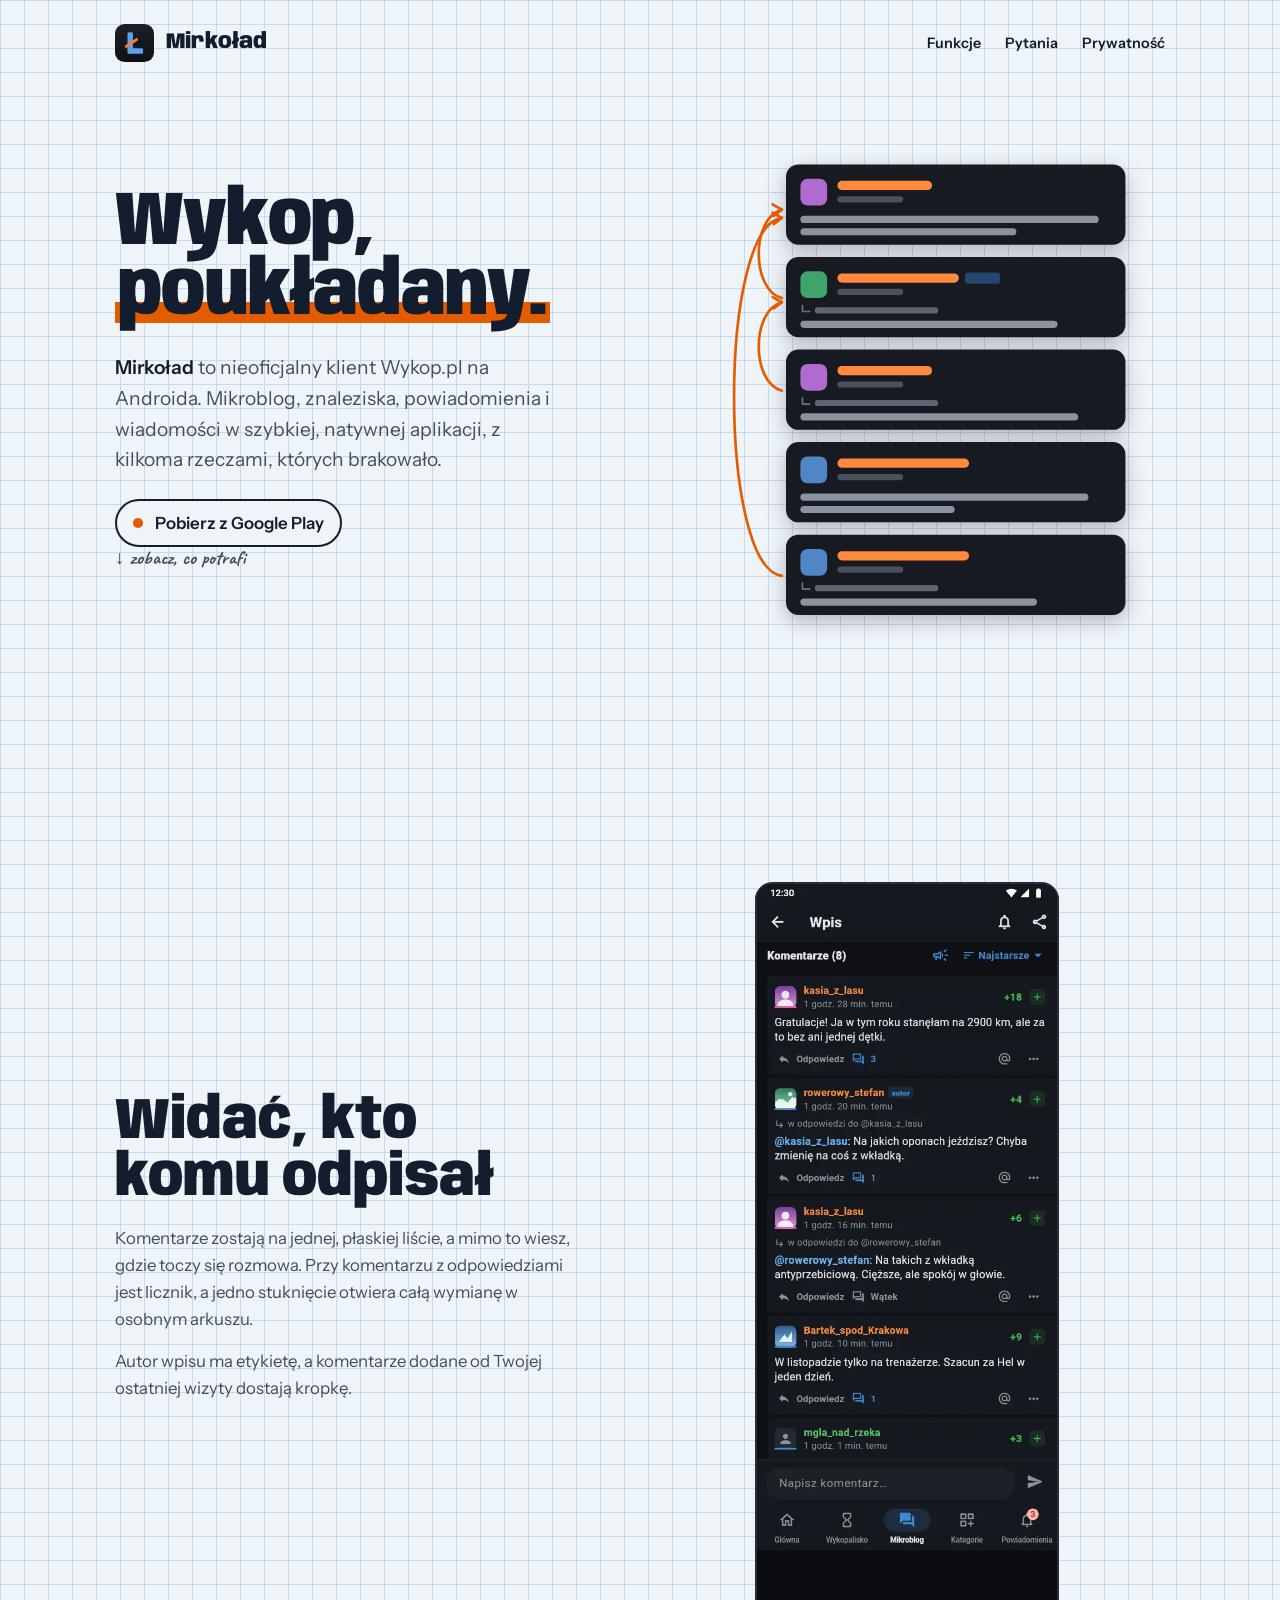
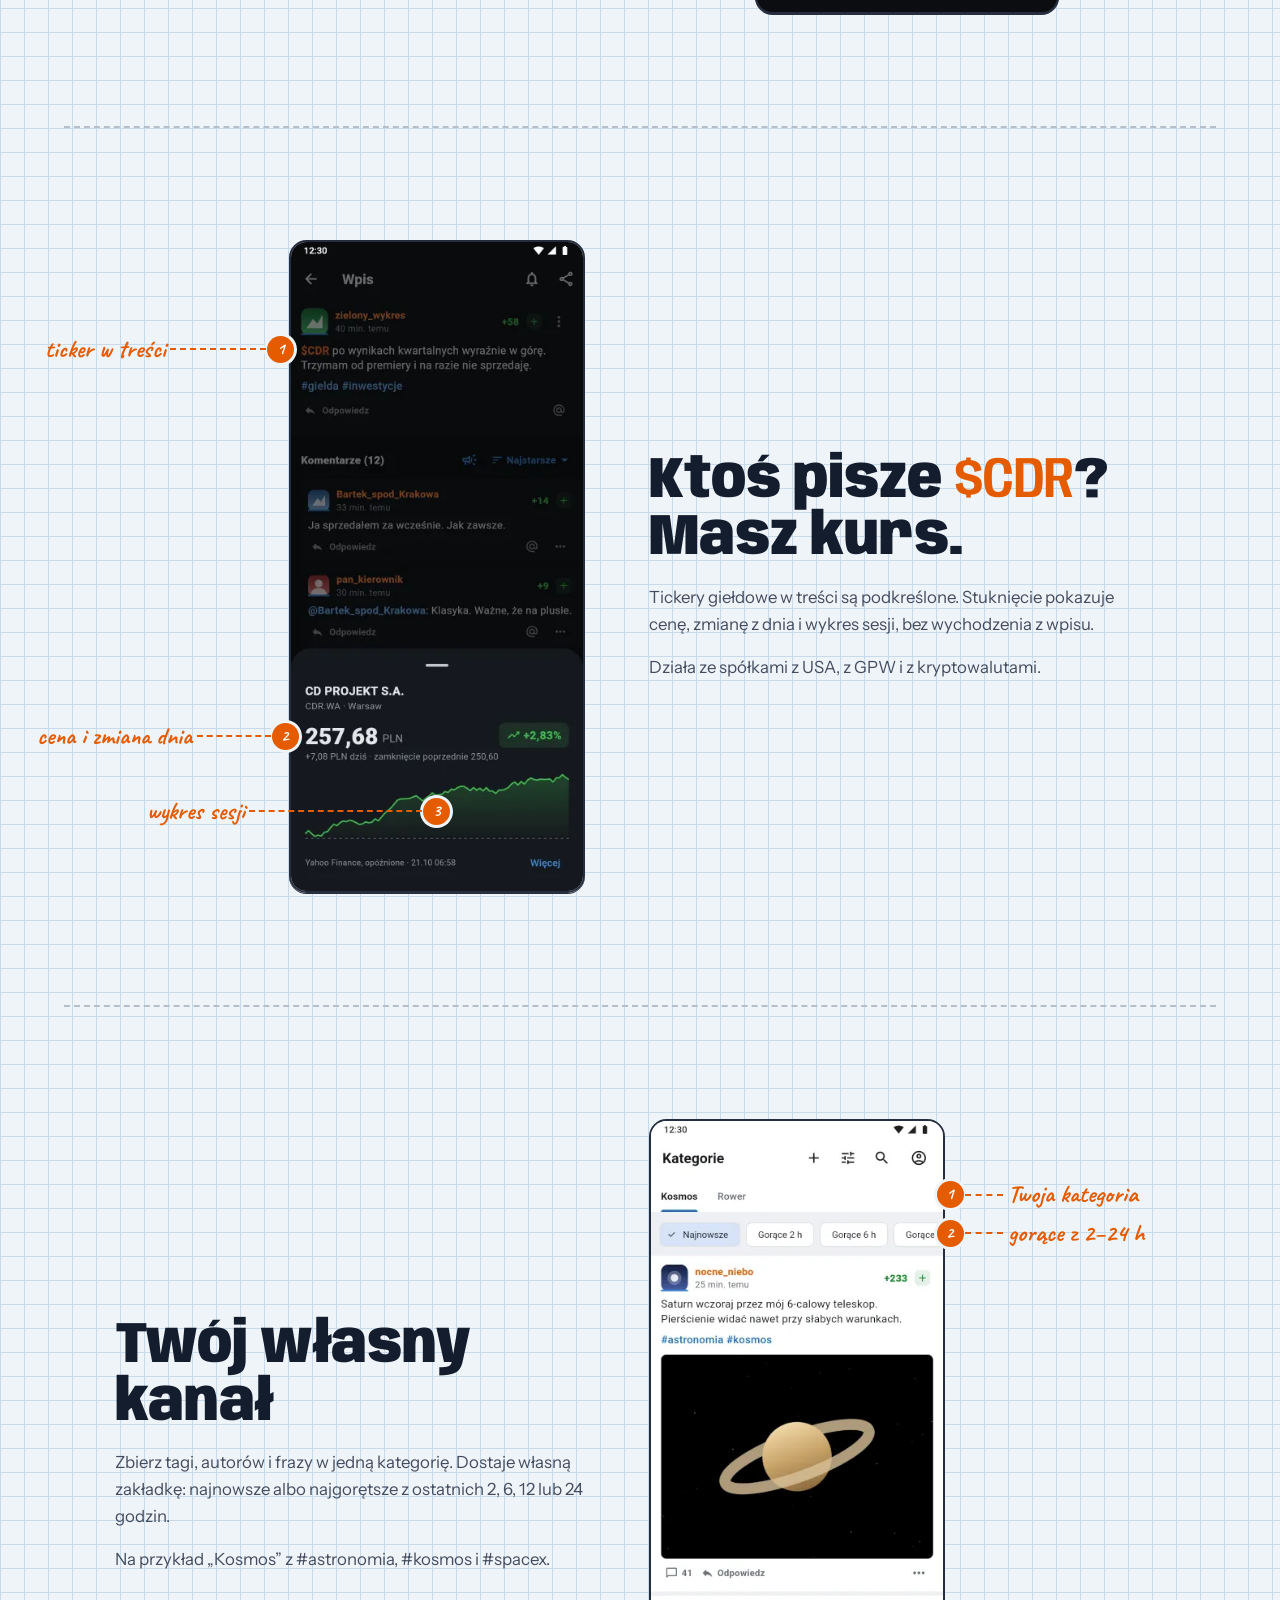
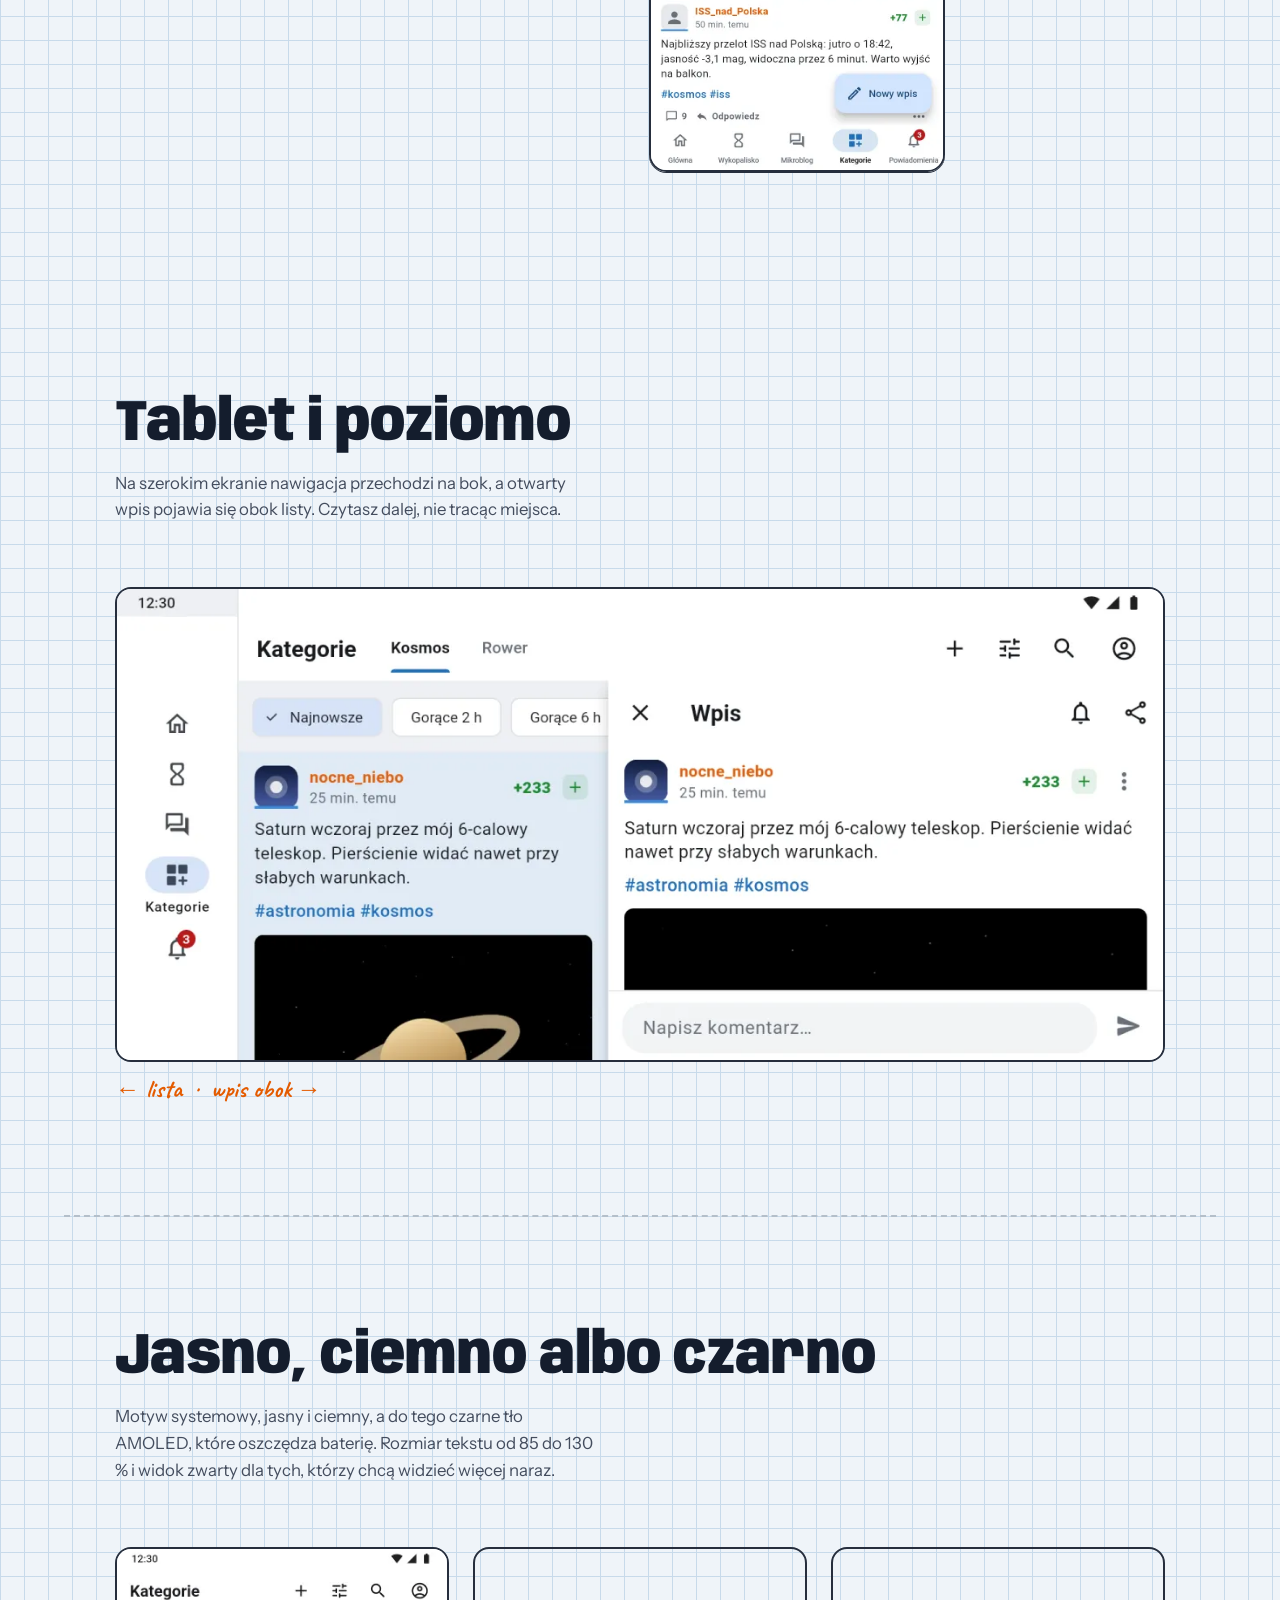
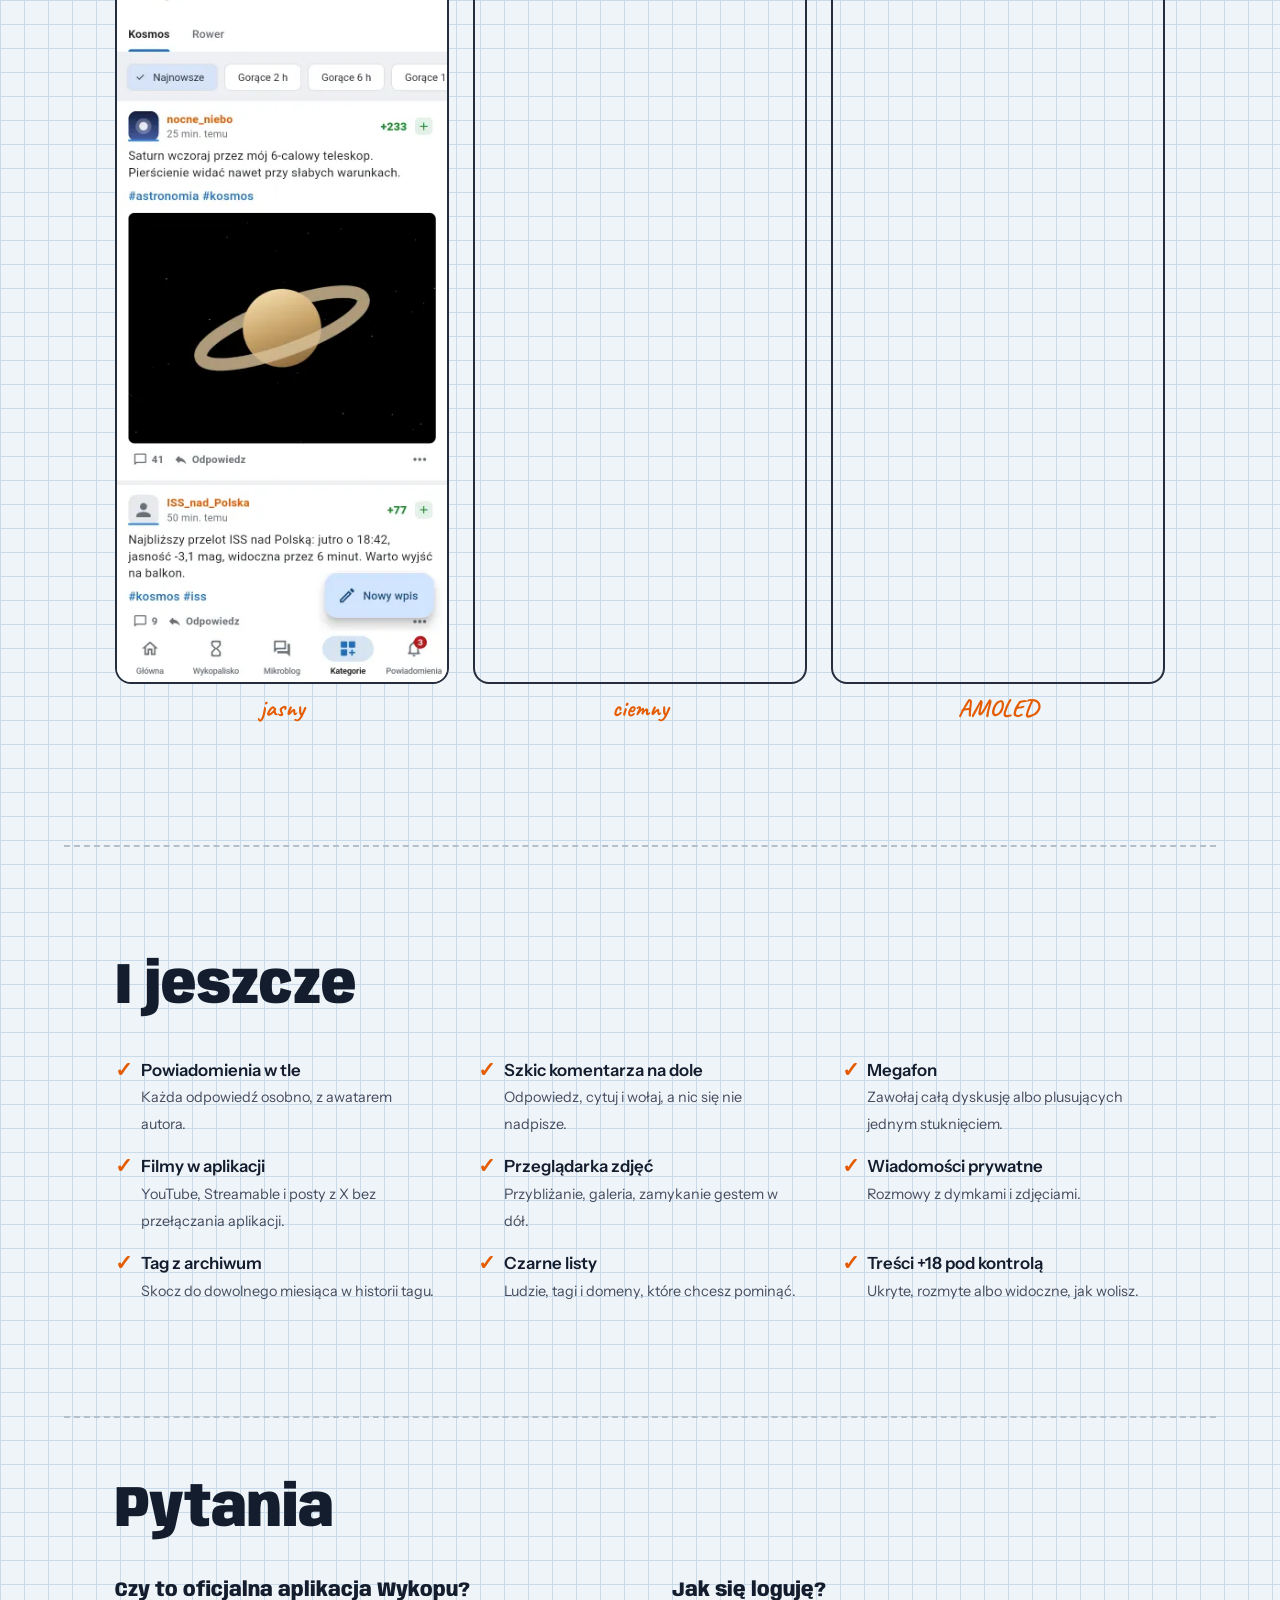
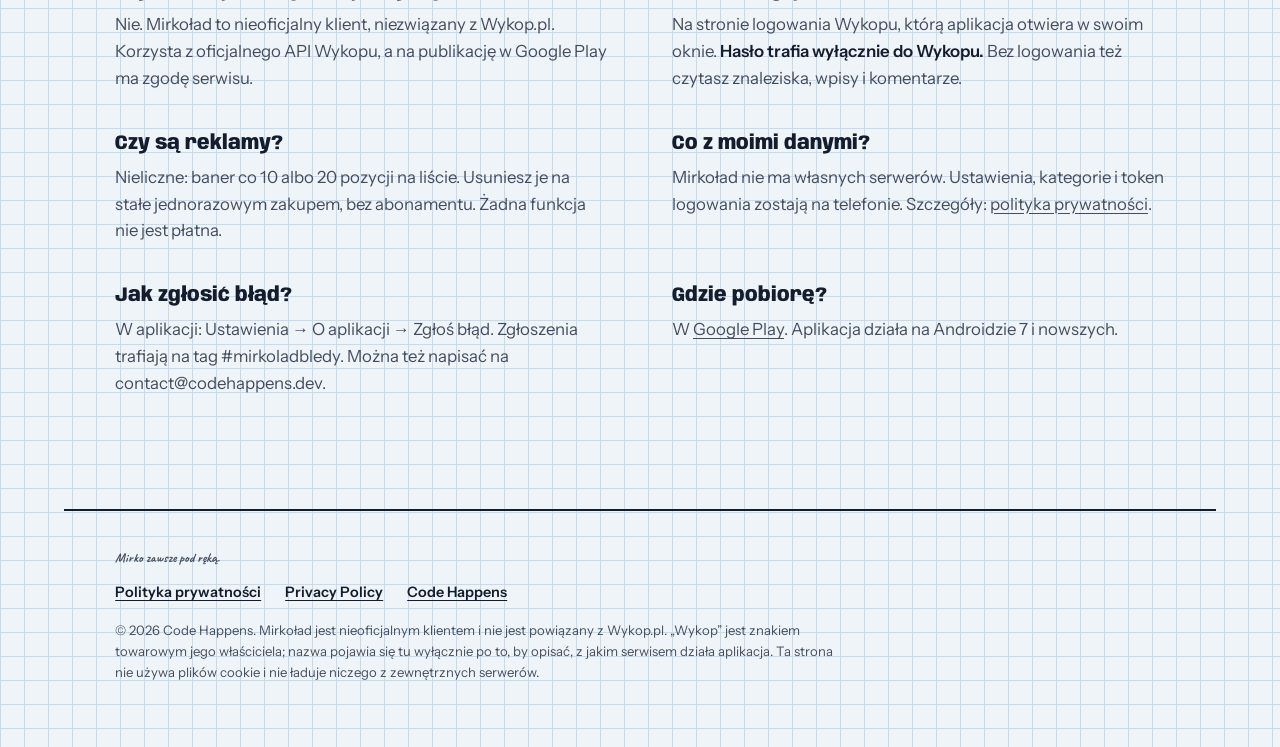
==== commit 4d3391f2: "Mirkoład w Google Play: przycisk do sklepu zamiast „wkrótce” Co-Authored-By: Claude Opus 5.5 <norepl" ====
--- a/index.html
+++ b/index.html
@@ -34,7 +34,7 @@
     <div>
       <h1 id="tytul">Wykop, <span class="u">poukładany.</span></h1>
       <p><strong>Mirkoład</strong> to nieoficjalny klient Wykop.pl na Androida. Mikroblog, znaleziska, powiadomienia i wiadomości w szybkiej, natywnej aplikacji, z kilkoma rzeczami, których brakowało.</p>
-      <span class="state">Wkrótce w Google Play</span>
+      <a class="state" href="https://play.google.com/store/apps/details?id=dev.codehappens.mirkolad">Pobierz z Google Play</a>
       <p class="hero__note">↓ zobacz, co potrafi</p>
     </div>
     <div class="stack">
@@ -163,8 +163,8 @@
         <dd>Mirkoład nie ma własnych serwerów. Ustawienia, kategorie i token logowania zostają na telefonie. Szczegóły: <a href="privacy-policy.html">polityka prywatności</a>.</dd></div>
       <div><dt>Jak zgłosić błąd?</dt>
         <dd>W aplikacji: Ustawienia → O aplikacji → Zgłoś błąd. Zgłoszenia trafiają na tag #mirkoladbledy. Można też napisać na contact@codehappens.dev.</dd></div>
-      <div><dt>Kiedy pobiorę?</dt>
-        <dd>Wkrótce, z Google Play. Odnośnik pojawi się na tej stronie.</dd></div>
+      <div><dt>Gdzie pobiorę?</dt>
+        <dd>W <a href="https://play.google.com/store/apps/details?id=dev.codehappens.mirkolad">Google Play</a>. Aplikacja działa na Androidzie 7 i nowszych.</dd></div>
     </dl>
   </section>
 </main>
--- a/home.css
+++ b/home.css
@@ -200,6 +200,8 @@
 .hero p strong { color: var(--color-ink); font-weight: 600; }
 .state { display: inline-flex; align-items: center; gap: var(--space-sm); padding: 0.55rem 1rem; border: 2px solid var(--color-ink); border-radius: 999px; font-weight: 600; white-space: nowrap; background: var(--color-paper); }
 .state::before { content: ""; width: 0.6rem; height: 0.6rem; border-radius: 50%; background: var(--color-marker); }
+a.state { color: var(--color-ink); text-decoration: none; transition: background-color .15s, color .15s; }
+a.state:hover, a.state:focus-visible { background: var(--color-ink); color: var(--color-paper); }
 .hero__note { margin-top: var(--space-md); font: 700 var(--hand)/1.2 var(--font-hand); color: var(--color-marker); }
 
 .stack { position: relative; min-height: 0; display: grid; place-items: center; padding-block: var(--space-lg); }
